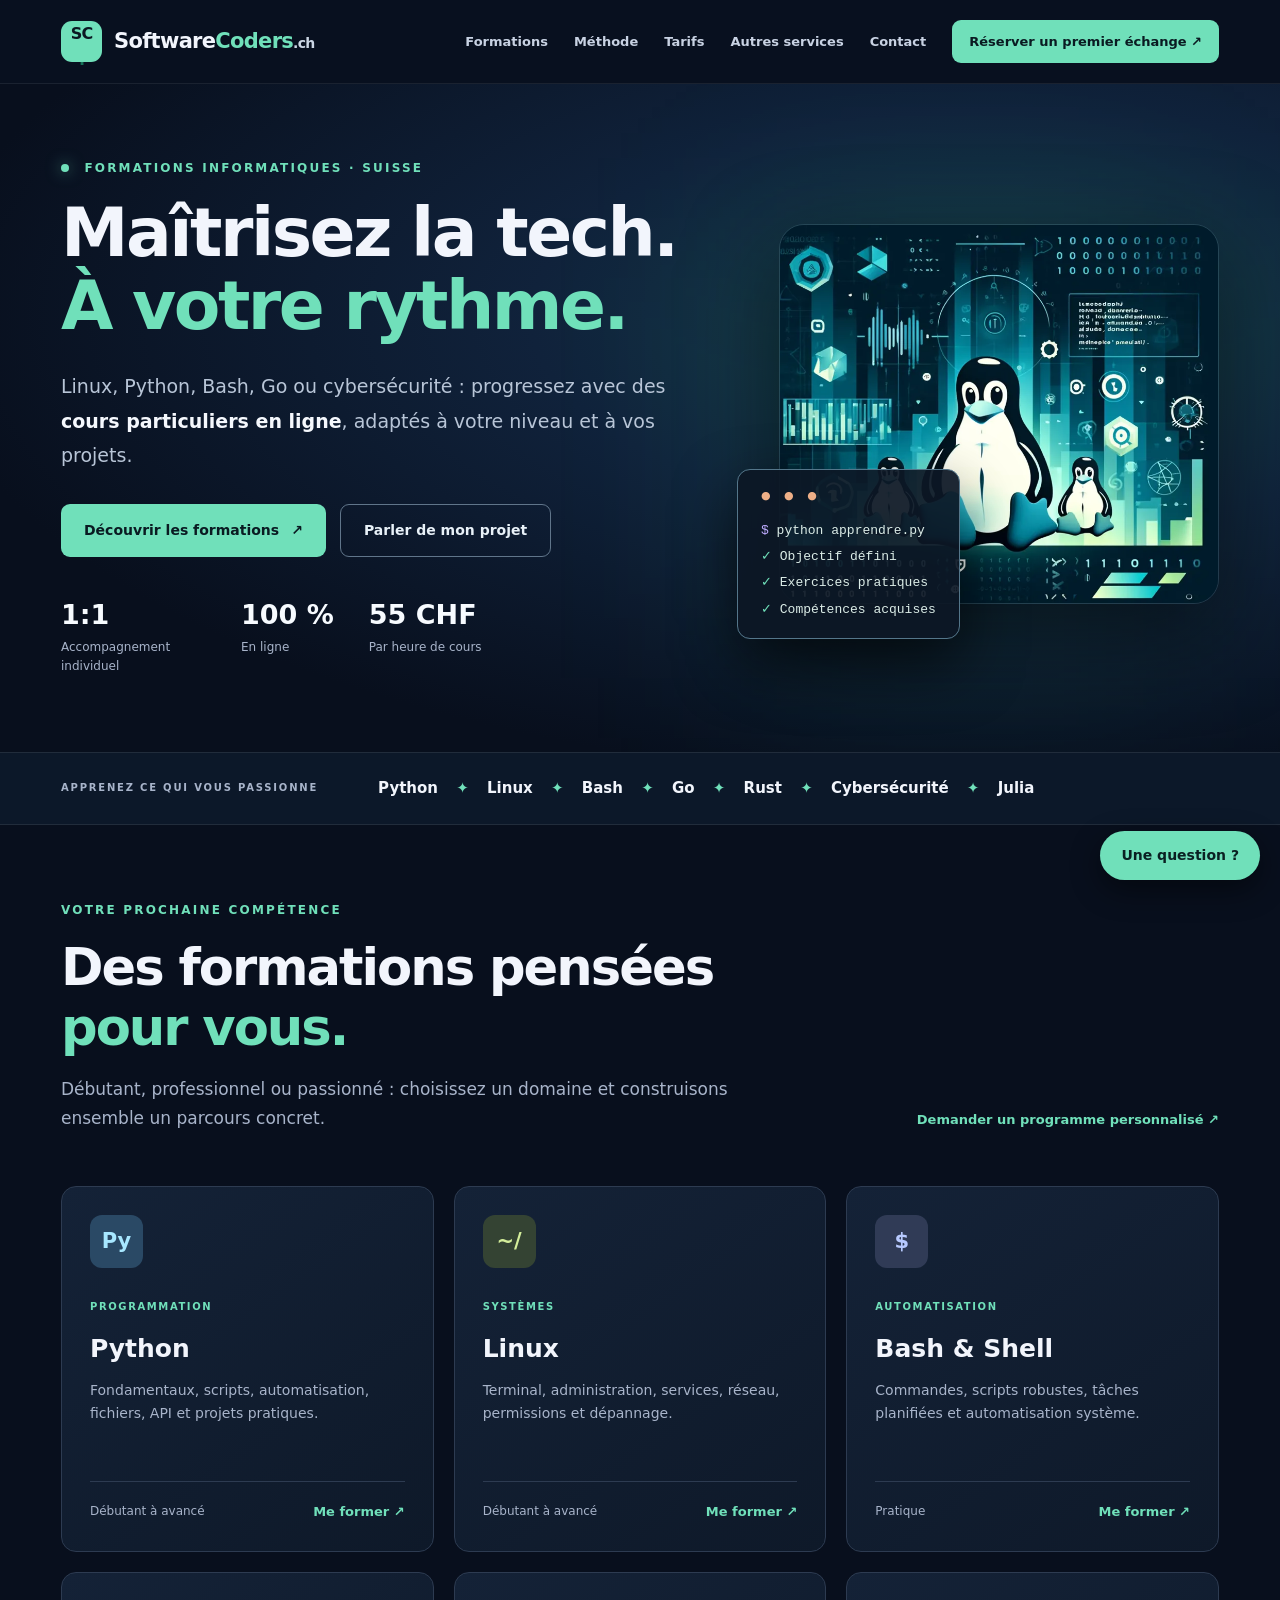
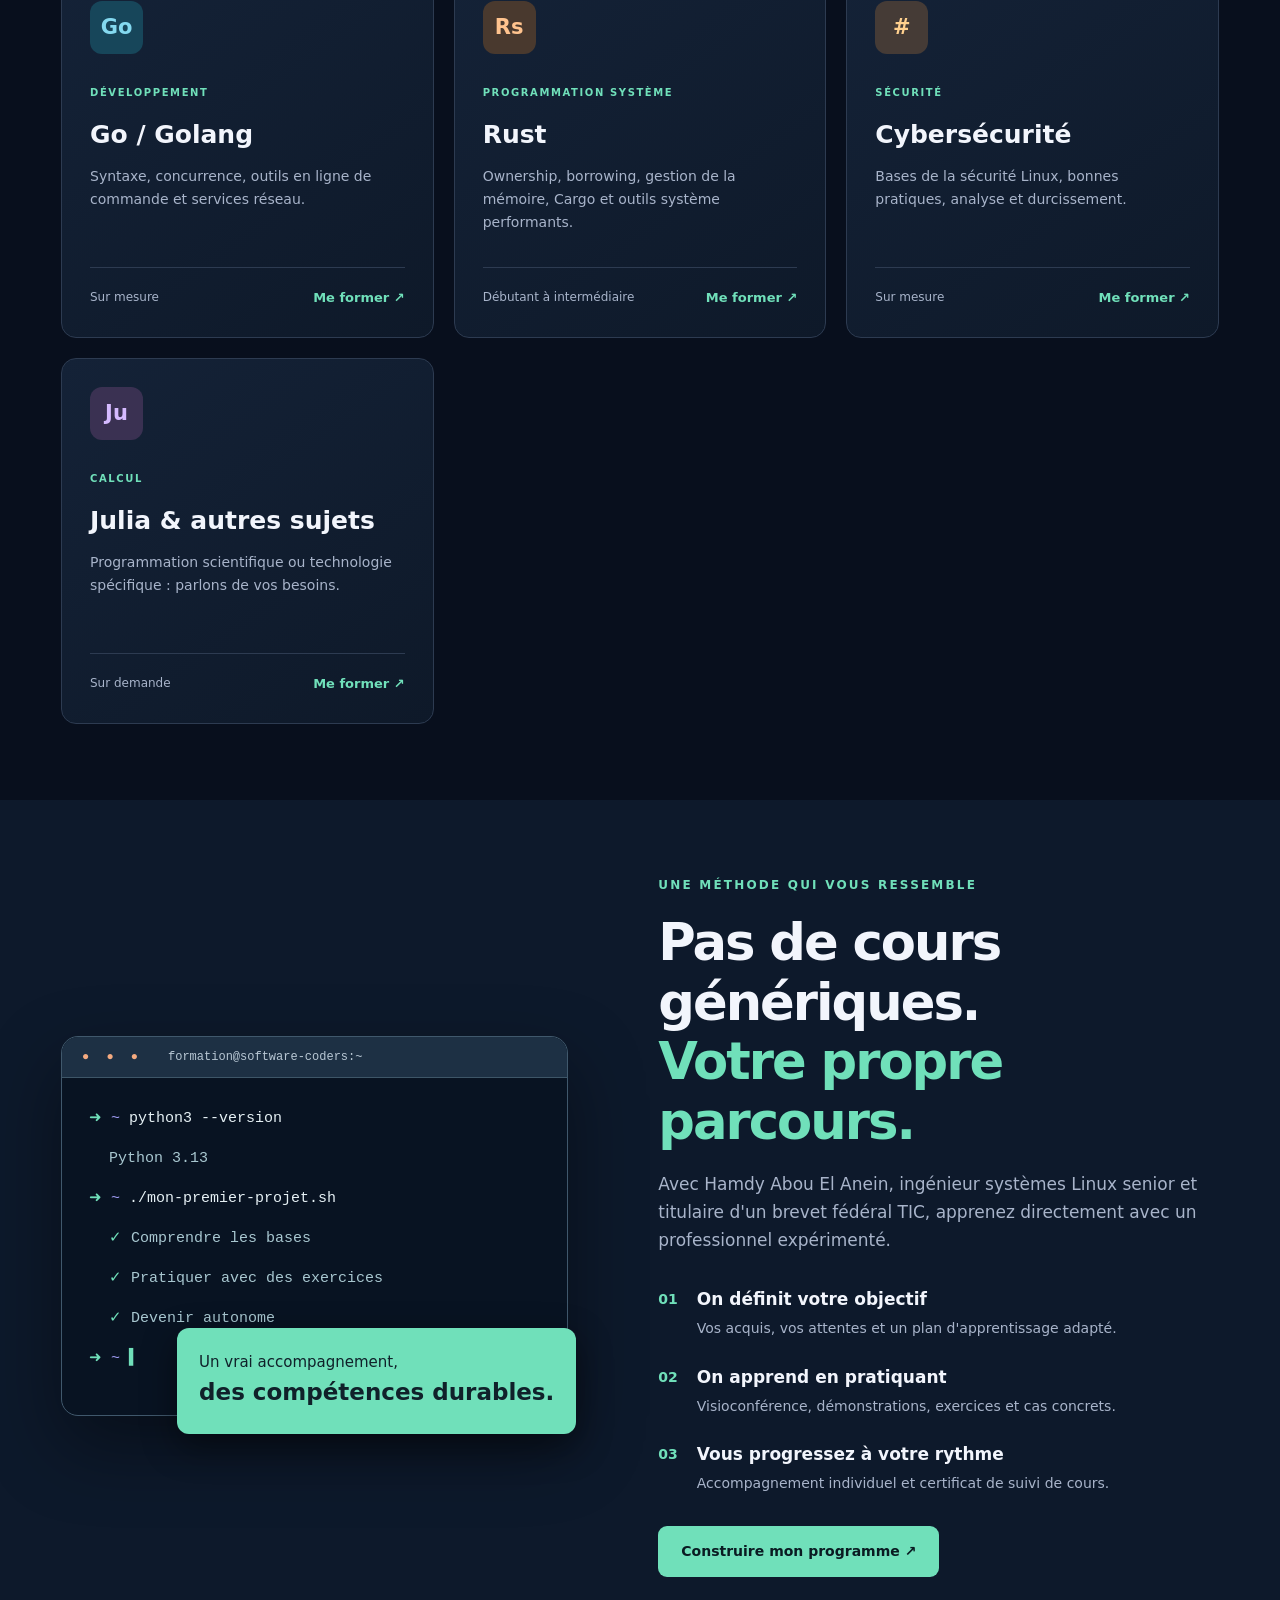
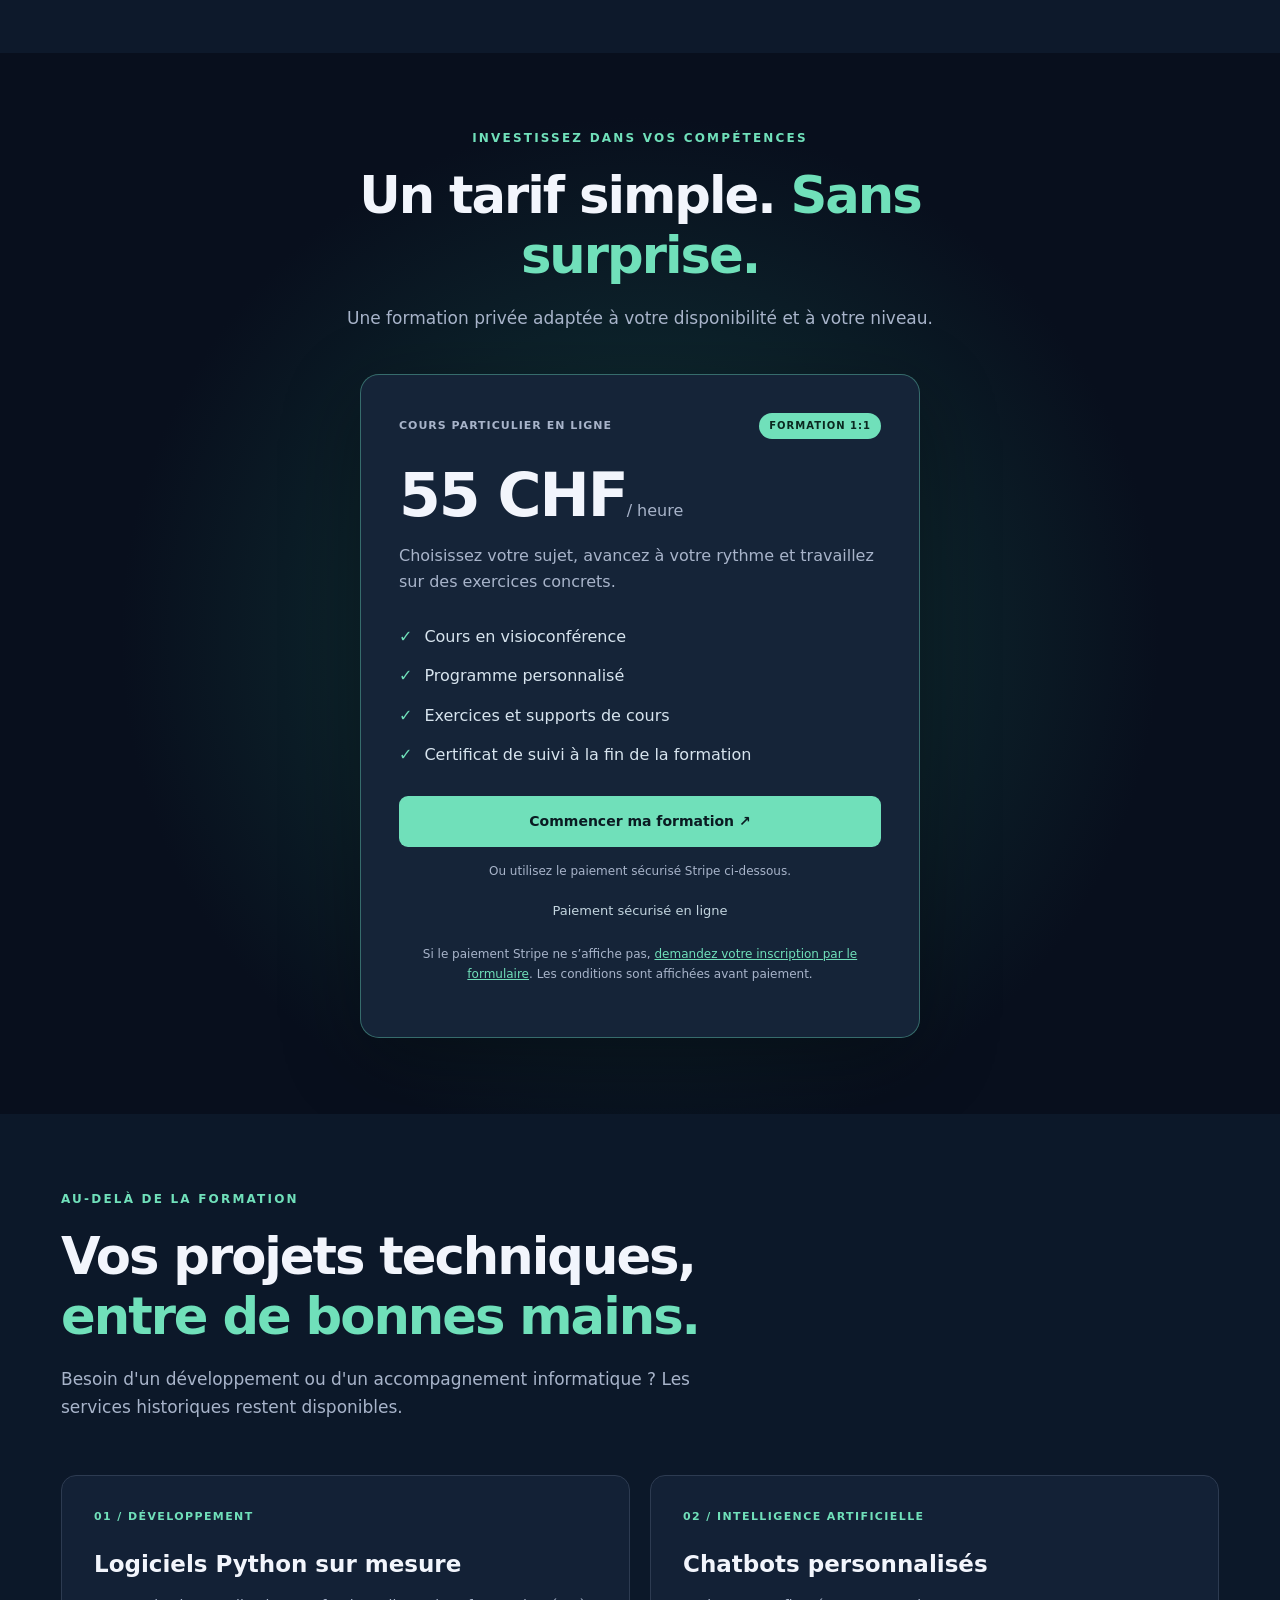
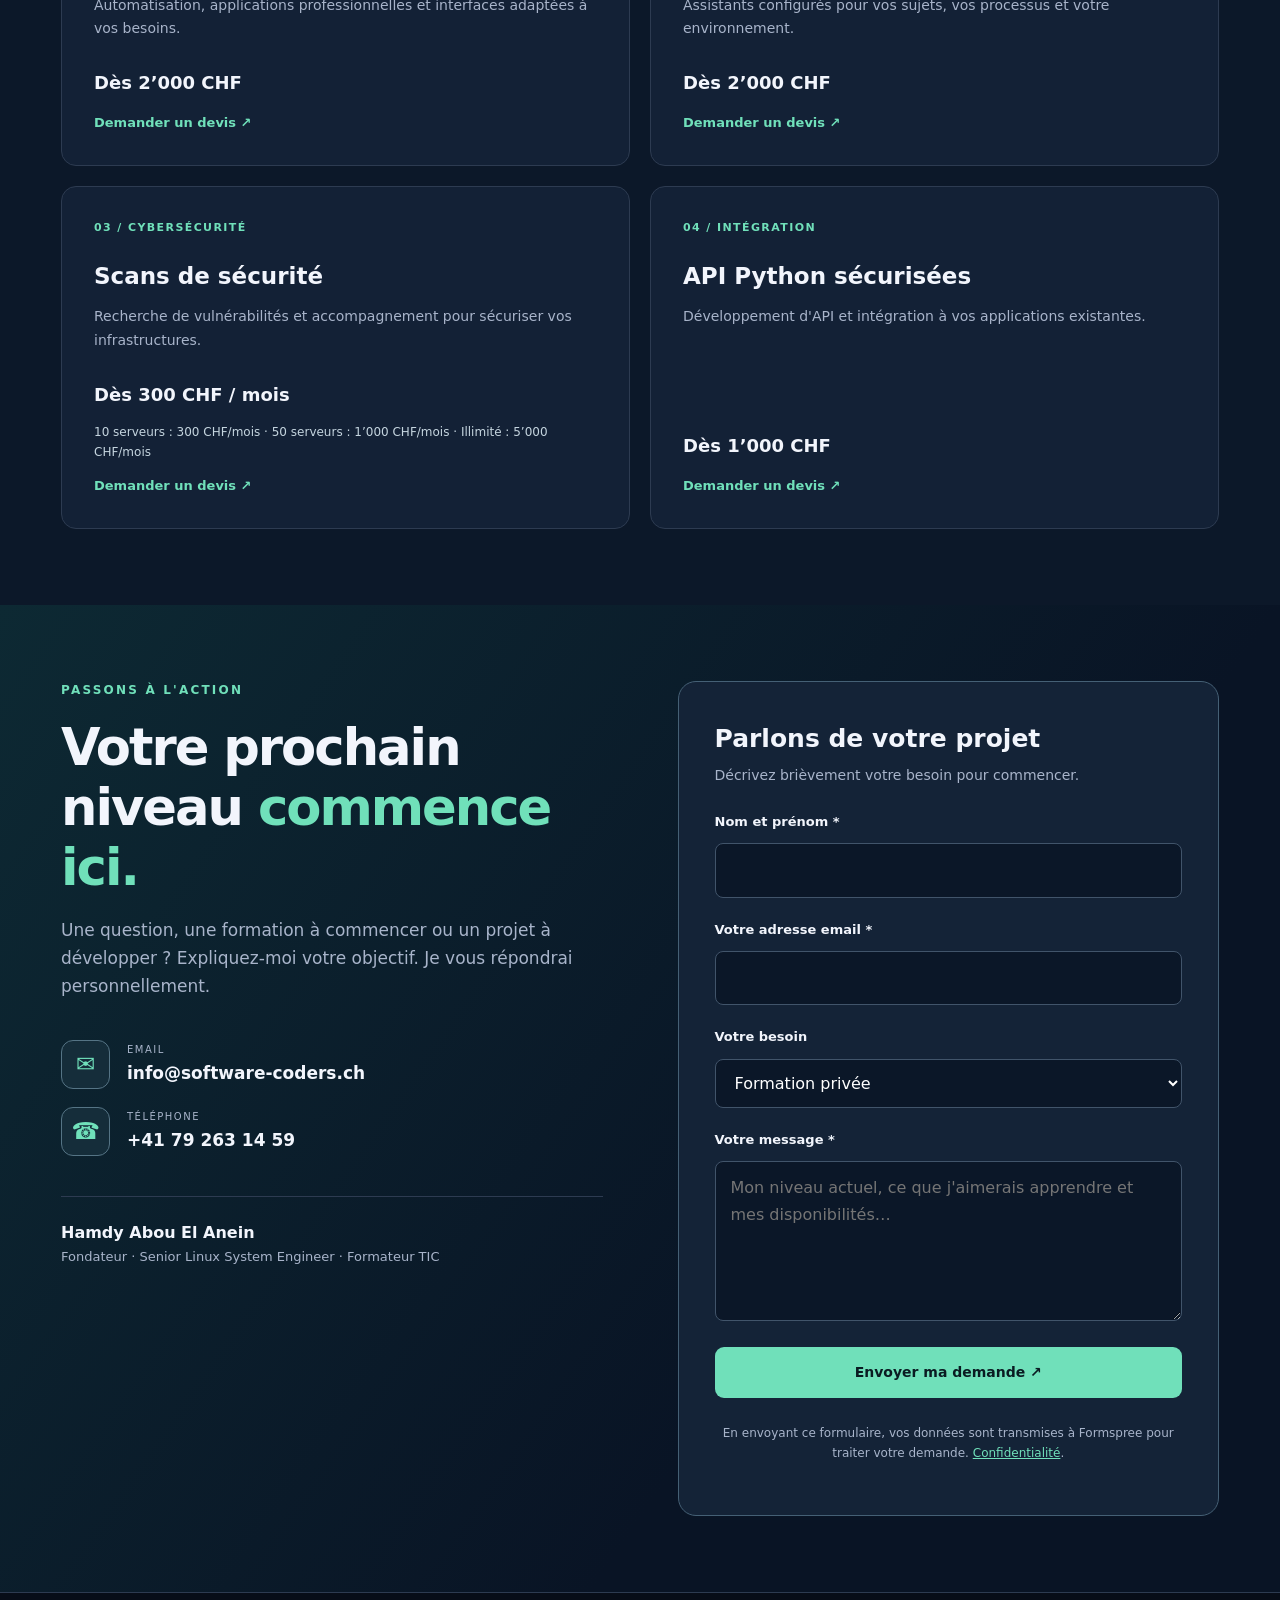
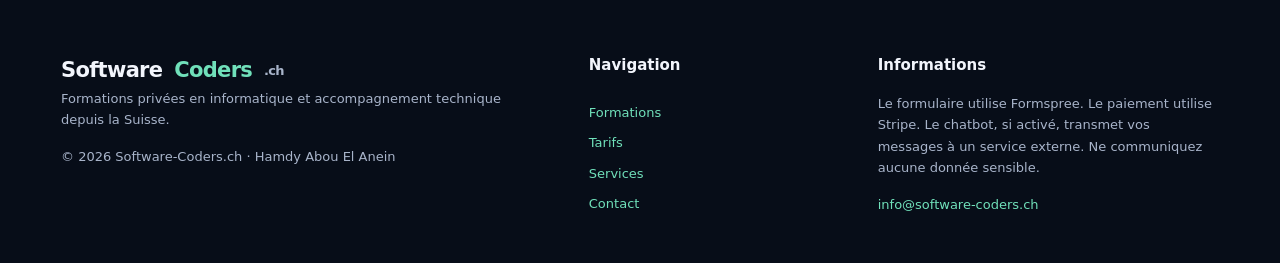
==== index.html @ a842ac43 "Backup public software-coders.ch website sources" ====
<!doctype html>
<html lang="fr">
<head>
<meta charset="utf-8">
<meta name="viewport" content="width=device-width,initial-scale=1">
<meta name="description" content="Formations privées en ligne en Python, Linux, Bash, Go et cybersécurité, avec Hamdy Abou El Anein, formateur et ingénieur Linux en Suisse. Dès 55 CHF/heure.">
<meta name="theme-color" content="#0b1221">
<meta name="referrer" content="strict-origin-when-cross-origin">
<link rel="canonical" href="https://software-coders.ch/">
<link rel="icon" type="image/svg+xml" href="/img/favicon.svg">
<link rel="stylesheet" href="/css/site.css?v=125ae7c93743">
<link rel="stylesheet" href="/chatbot.css?v=bb7a020ccd58">
<title>Formations privées Linux, Python et cybersécurité | Software-Coders.ch</title>
<meta property="og:type" content="website">
<meta property="og:locale" content="fr_CH">
<meta property="og:title" content="Apprenez Linux et la programmation avec un expert">
<meta property="og:description" content="Cours particuliers en ligne, exercices pratiques et accompagnement sur mesure en Suisse.">
<meta property="og:url" content="https://software-coders.ch/">
<meta property="og:image" content="https://software-coders.ch/img/header2.webp">
<script type="application/ld+json">{"@context":"https://schema.org","@type":"ProfessionalService","name":"Software-Coders.ch","url":"https://software-coders.ch/","founder":{"@type":"Person","name":"Hamdy Abou El Anein"},"email":"info@software-coders.ch","telephone":"+41792631459","areaServed":"CH","availableLanguage":"fr","description":"Cours privés en ligne en programmation et systèmes Linux"}</script>
</head>
<body>
<a class="skip" href="#contenu">Aller au contenu</a>
<header class="site-header">
<div class="container nav">
<a class="brand" href="#accueil" aria-label="Software-Coders.ch — Accueil"><span class="brand-icon">SC<span>.</span></span><span>Software<span class="brand-accent">Coders</span><small>.ch</small></span></a>
<button class="menu-toggle" type="button" aria-controls="navigation" aria-expanded="false" aria-label="Ouvrir le menu"><span></span><span></span><span></span></button>
<nav id="navigation" class="nav-links" aria-label="Navigation principale">
<a href="#formations">Formations</a><a href="#methode">Méthode</a><a href="#tarifs">Tarifs</a><a href="#services">Autres services</a><a href="#contact">Contact</a>
</nav>
<a class="nav-cta" href="#contact">Réserver un premier échange <span aria-hidden="true">↗</span></a>
</div>
</header>
<main id="contenu">
<section class="hero" id="accueil">
<div class="hero-glow"></div><div class="container hero-grid">
<div class="hero-copy"><p class="eyebrow"><span class="dot"></span> FORMATIONS INFORMATIQUES · SUISSE</p>
<h1>Maîtrisez la tech.<br><em>À votre rythme.</em></h1>
<p class="hero-lead">Linux, Python, Bash, Go ou cybersécurité : progressez avec des <strong>cours particuliers en ligne</strong>, adaptés à votre niveau et à vos projets.</p>
<div class="hero-actions"><a class="button primary" href="#formations">Découvrir les formations <span aria-hidden="true">↗</span></a><a class="button ghost" href="#contact">Parler de mon projet</a></div>
<div class="hero-trust"><div><strong>1:1</strong><span>Accompagnement individuel</span></div><div><strong>100 %</strong><span>En ligne</span></div><div><strong>55 CHF</strong><span>Par heure de cours</span></div></div>
</div>
<div class="hero-visual"><img src="/img/header2.webp" alt="Univers de la programmation et des technologies informatiques" width="700" height="490" fetchpriority="high"><div class="code-card" aria-hidden="true"><span class="code-dots">● ● ●</span><code><span class="code-purple">$</span> python apprendre.py<br><span class="code-green">✓</span> Objectif défini<br><span class="code-green">✓</span> Exercices pratiques<br><span class="code-green">✓</span> Compétences acquises</code></div></div>
</div>
</section>
<section class="intro-band"><div class="container"><span>APPRENEZ CE QUI VOUS PASSIONNE</span><div>Python <b>✦</b> Linux <b>✦</b> Bash <b>✦</b> Go <b>✦</b> Rust <b>✦</b> Cybersécurité <b>✦</b> Julia</div></div></section>
<section class="section" id="formations"><div class="container">
<div class="section-head"><div><p class="eyebrow">VOTRE PROCHAINE COMPÉTENCE</p><h2>Des formations pensées <em>pour vous.</em></h2><p>Débutant, professionnel ou passionné : choisissez un domaine et construisons ensemble un parcours concret.</p></div><a href="#contact" class="inline-link">Demander un programme personnalisé ↗</a></div>
<div class="course-grid">
<article class="course"><span class="course-icon">Py</span><span class="course-type">PROGRAMMATION</span><h3>Python</h3><p>Fondamentaux, scripts, automatisation, fichiers, API et projets pratiques.</p><div class="course-footer"><span>Débutant à avancé</span><a href="#contact" data-topic="Formation Python">Me former ↗</a></div></article>
<article class="course"><span class="course-icon linux">~/</span><span class="course-type">SYSTÈMES</span><h3>Linux</h3><p>Terminal, administration, services, réseau, permissions et dépannage.</p><div class="course-footer"><span>Débutant à avancé</span><a href="#contact" data-topic="Formation Linux">Me former ↗</a></div></article>
<article class="course"><span class="course-icon bash">$</span><span class="course-type">AUTOMATISATION</span><h3>Bash & Shell</h3><p>Commandes, scripts robustes, tâches planifiées et automatisation système.</p><div class="course-footer"><span>Pratique</span><a href="#contact" data-topic="Formation Bash">Me former ↗</a></div></article>
<article class="course"><span class="course-icon go">Go</span><span class="course-type">DÉVELOPPEMENT</span><h3>Go / Golang</h3><p>Syntaxe, concurrence, outils en ligne de commande et services réseau.</p><div class="course-footer"><span>Sur mesure</span><a href="#contact" data-topic="Formation Go">Me former ↗</a></div></article>
<article class="course"><span class="course-icon rust">Rs</span><span class="course-type">PROGRAMMATION SYSTÈME</span><h3>Rust</h3><p>Ownership, borrowing, gestion de la mémoire, Cargo et outils système performants.</p><div class="course-footer"><span>Débutant à intermédiaire</span><a href="#contact" data-topic="Formation Rust">Me former ↗</a></div></article>
<article class="course"><span class="course-icon cyber">#</span><span class="course-type">SÉCURITÉ</span><h3>Cybersécurité</h3><p>Bases de la sécurité Linux, bonnes pratiques, analyse et durcissement.</p><div class="course-footer"><span>Sur mesure</span><a href="#contact" data-topic="Formation cybersécurité">Me former ↗</a></div></article>
<article class="course"><span class="course-icon julia">Ju</span><span class="course-type">CALCUL</span><h3>Julia & autres sujets</h3><p>Programmation scientifique ou technologie spécifique : parlons de vos besoins.</p><div class="course-footer"><span>Sur demande</span><a href="#contact" data-topic="Formation Julia ou autre">Me former ↗</a></div></article>
</div></div></section>
<section class="section method-section" id="methode"><div class="container method-grid"><div class="method-image"><div class="terminal-art" aria-label="Exemple de terminal de formation Linux"><div class="terminal-bar"><span class="dots">● ● ●</span><span>formation@software-coders:~</span></div><div class="terminal-content"><p><span class="term-green">➜</span> <span class="term-blue">~</span> python3 --version</p><p class="terminal-result">Python 3.13</p><p><span class="term-green">➜</span> <span class="term-blue">~</span> ./mon-premier-projet.sh</p><p class="terminal-result"><span class="term-green">✓</span> Comprendre les bases</p><p class="terminal-result"><span class="term-green">✓</span> Pratiquer avec des exercices</p><p class="terminal-result"><span class="term-green">✓</span> Devenir autonome</p><p><span class="term-green">➜</span> <span class="term-blue">~</span> <span class="cursor">▍</span></p></div></div><div class="method-sticker">Un vrai accompagnement,<br><strong>des compétences durables.</strong></div></div><div><p class="eyebrow">UNE MÉTHODE QUI VOUS RESSEMBLE</p><h2>Pas de cours génériques.<br><em>Votre propre parcours.</em></h2><p class="section-lead">Avec Hamdy Abou El Anein, ingénieur systèmes Linux senior et titulaire d'un brevet fédéral TIC, apprenez directement avec un professionnel expérimenté.</p>
<div class="steps"><div><span>01</span><div><h3>On définit votre objectif</h3><p>Vos acquis, vos attentes et un plan d'apprentissage adapté.</p></div></div><div><span>02</span><div><h3>On apprend en pratiquant</h3><p>Visioconférence, démonstrations, exercices et cas concrets.</p></div></div><div><span>03</span><div><h3>Vous progressez à votre rythme</h3><p>Accompagnement individuel et certificat de suivi de cours.</p></div></div></div>
<a class="button primary" href="#contact">Construire mon programme ↗</a></div></div></section>
<section class="section pricing-section" id="tarifs"><div class="container"><div class="center-head"><p class="eyebrow">INVESTISSEZ DANS VOS COMPÉTENCES</p><h2>Un tarif simple. <em>Sans surprise.</em></h2><p>Une formation privée adaptée à votre disponibilité et à votre niveau.</p></div>
<div class="pricing-card"><div class="pricing-top"><span>COURS PARTICULIER EN LIGNE</span><span class="pricing-label">FORMATION 1:1</span></div><div class="price"><strong>55 CHF</strong><span>/ heure</span></div><p>Choisissez votre sujet, avancez à votre rythme et travaillez sur des exercices concrets.</p><ul><li>Cours en visioconférence</li><li>Programme personnalisé</li><li>Exercices et supports de cours</li><li>Certificat de suivi à la fin de la formation</li></ul><a href="#contact" class="button primary wide">Commencer ma formation ↗</a><p class="small-note">Ou utilisez le paiement sécurisé Stripe ci-dessous.</p><div class="stripe-box"><p class="stripe-caption">Paiement sécurisé en ligne</p><script async src="https://js.stripe.com/v3/buy-button.js"></script><stripe-buy-button buy-button-id="buy_btn_1R4Pt2Fj1d6pBgnHIkHasqjg" publishable-key="pk_live_51R4PaKFj1d6pBgnHBKx8Lu8L9bS0FzyK5gVuSfNAOZFCZ32Rf152sWxB0TY8MYh9WQCeLVXF8A3F0d6BRrthlhNC003zc0Hpan"></stripe-buy-button></div><p class="small-note">Si le paiement Stripe ne s’affiche pas, <a href="#contact">demandez votre inscription par le formulaire</a>. Les conditions sont affichées avant paiement.</p></div></div></section>
<section class="section services-section" id="services"><div class="container"><div class="section-head"><div><p class="eyebrow">AU-DELÀ DE LA FORMATION</p><h2>Vos projets techniques, <em>entre de bonnes mains.</em></h2><p>Besoin d'un développement ou d'un accompagnement informatique ? Les services historiques restent disponibles.</p></div></div>
<div class="service-grid"><article><div class="service-number">01 / DÉVELOPPEMENT</div><h3>Logiciels Python sur mesure</h3><p>Automatisation, applications professionnelles et interfaces adaptées à vos besoins.</p><strong>Dès 2’000 CHF</strong><a href="#contact" data-topic="Logiciel Python sur mesure">Demander un devis ↗</a></article><article><div class="service-number">02 / INTELLIGENCE ARTIFICIELLE</div><h3>Chatbots personnalisés</h3><p>Assistants configurés pour vos sujets, vos processus et votre environnement.</p><strong>Dès 2’000 CHF</strong><a href="#contact" data-topic="Chatbot IA personnalisé">Demander un devis ↗</a></article><article><div class="service-number">03 / CYBERSÉCURITÉ</div><h3>Scans de sécurité</h3><p>Recherche de vulnérabilités et accompagnement pour sécuriser vos infrastructures.</p><strong>Dès 300 CHF / mois</strong><p class="service-tiers">10 serveurs : 300 CHF/mois · 50 serveurs : 1’000 CHF/mois · Illimité : 5’000 CHF/mois</p><a href="#contact" data-topic="Scan de sécurité">Demander un devis ↗</a></article><article><div class="service-number">04 / INTÉGRATION</div><h3>API Python sécurisées</h3><p>Développement d'API et intégration à vos applications existantes.</p><strong>Dès 1’000 CHF</strong><a href="#contact" data-topic="API Python sécurisée">Demander un devis ↗</a></article></div></div></section>
<section class="section contact-section" id="contact"><div class="container contact-grid"><div><p class="eyebrow">PASSONS À L'ACTION</p><h2>Votre prochain niveau <em>commence ici.</em></h2><p class="section-lead">Une question, une formation à commencer ou un projet à développer ? Expliquez-moi votre objectif. Je vous répondrai personnellement.</p><div class="contact-details"><a href="mailto:info@software-coders.ch"><span>✉</span><div><small>EMAIL</small><strong>info@software-coders.ch</strong></div></a><a href="tel:+41792631459"><span>☎</span><div><small>TÉLÉPHONE</small><strong>+41 79 263 14 59</strong></div></a></div><div class="founder"><strong>Hamdy Abou El Anein</strong><span>Fondateur · Senior Linux System Engineer · Formateur TIC</span></div></div>
<div class="contact-form-card"><h3>Parlons de votre projet</h3><p>Décrivez brièvement votre besoin pour commencer.</p><form action="https://formspree.io/f/xwplwval" method="POST" id="contact-form"><label for="name">Nom et prénom *</label><input id="name" name="name" required autocomplete="name" maxlength="120"><label for="email">Votre adresse email *</label><input id="email" name="email" type="email" required autocomplete="email" maxlength="254"><label for="subject">Votre besoin</label><select id="subject" name="subject"><option value="Formation privée">Formation privée</option><option value="Formation Python">Python</option><option value="Formation Linux">Linux</option><option value="Formation Bash">Bash</option><option value="Formation Go">Go</option><option value="Formation Rust">Rust</option><option value="Formation cybersécurité">Cybersécurité</option><option value="Développement logiciel">Développement logiciel</option><option value="Autre demande">Autre demande</option></select><label for="message">Votre message *</label><textarea id="message" name="message" rows="5" required maxlength="4000" placeholder="Mon niveau actuel, ce que j'aimerais apprendre et mes disponibilités…"></textarea><input type="hidden" name="_subject" value="Nouvelle demande Software-Coders.ch"><button class="button primary wide" type="submit">Envoyer ma demande ↗</button><p class="small-note">En envoyant ce formulaire, vos données sont transmises à Formspree pour traiter votre demande. <a href="#confidentialite">Confidentialité</a>.</p></form></div></div></section>
</main>
<footer class="footer"><div class="container footer-grid"><div><a class="brand" href="#accueil">Software<span class="brand-accent">Coders</span><small>.ch</small></a><p>Formations privées en informatique et accompagnement technique depuis la Suisse.</p><small>© <span id="year">2026</span> Software-Coders.ch · Hamdy Abou El Anein</small></div><div><h3>Navigation</h3><a href="#formations">Formations</a><a href="#tarifs">Tarifs</a><a href="#services">Services</a><a href="#contact">Contact</a></div><div id="confidentialite"><h3>Informations</h3><p>Le formulaire utilise Formspree. Le paiement utilise Stripe. Le chatbot, si activé, transmet vos messages à un service externe. Ne communiquez aucune donnée sensible.</p><a href="mailto:info@software-coders.ch">info@software-coders.ch</a></div></div></footer>
<script src="/js/site.js?v=33530757fcc7" defer></script>
<script src="/chatbot.js?v=ee14ee80ebfd" defer></script>
</body></html>
---- css/site.css ----
/* Developer: Hamdy Abou El Anein | Contact: info@software-coders.ch | SPDX-License-Identifier: GPL-3.0-only */
:root{--bg:#080f1d;--bg2:#0e192b;--surface:#131f32;--surface2:#18263c;--text:#f2f5fc;--muted:#a8b4ca;--accent:#70e0ba;--accent2:#a4f5d7;--line:#2d3b51;color-scheme:dark}
*{box-sizing:border-box}html{scroll-behavior:smooth;scroll-padding-top:95px}body{margin:0;font-family:system-ui,-apple-system,"Segoe UI",sans-serif;font-size:16px;line-height:1.65;color:var(--text);background:var(--bg)}a{color:inherit}button,input,select,textarea{font:inherit}a:focus-visible,button:focus-visible,input:focus-visible,select:focus-visible,textarea:focus-visible{outline:3px solid var(--accent);outline-offset:3px}.container{max-width:1210px;margin:auto;padding:0 26px}.skip{position:absolute;left:-9999px;top:0}.skip:focus{left:10px;top:10px;z-index:999;background:white;color:#111;padding:12px}
.site-header{position:sticky;top:0;z-index:50;background:#091120f5;border-bottom:1px solid #ffffff13;backdrop-filter:blur(16px)}.nav{display:flex;align-items:center;gap:26px;min-height:83px}.brand{display:inline-flex;align-items:center;gap:12px;text-decoration:none;font-size:21px;letter-spacing:-.7px;font-weight:850;white-space:nowrap}.brand-icon{width:41px;height:41px;display:grid;place-items:center;background:var(--accent);color:#0b1823;border-radius:11px;font-size:16px;letter-spacing:-1px}.brand-icon span,.brand-accent{color:var(--accent)}.brand-icon span{color:#167258}.brand small{font-size:14px;color:#cbd6e4}.nav-links{display:flex;align-items:center;gap:26px;margin-left:auto}.nav-links a{text-decoration:none;color:#c8d2e3;font-size:13px;font-weight:600}.nav-links a:hover{color:var(--accent)}.nav-cta{background:var(--accent);color:#0a1b22;text-decoration:none;padding:11px 17px;border-radius:9px;font-size:13px;font-weight:800;white-space:nowrap}.menu-toggle{display:none}
.hero{position:relative;overflow:hidden;background:radial-gradient(ellipse at 80% 35%,#143c48 0,#10223b 34%,#080f1d 76%)}.hero-glow{position:absolute;right:7%;top:20%;width:460px;height:460px;background:#3de1ab18;filter:blur(90px);pointer-events:none}.hero-grid{position:relative;display:grid;grid-template-columns:1.12fr .88fr;align-items:center;gap:38px;padding-top:95px;padding-bottom:100px;min-height:675px}.eyebrow{color:var(--accent);font-size:12px;letter-spacing:2.2px;font-weight:850;margin:0 0 17px}.dot{display:inline-block;width:8px;height:8px;background:var(--accent);border-radius:50%;margin-right:9px;box-shadow:0 0 15px #70e0ba99}h1,h2,h3,p{margin-top:0}h1{font-size:clamp(48px,5.8vw,79px);letter-spacing:-3.5px;line-height:1.08;margin:0 0 27px;font-weight:850}h1 em,h2 em{font-style:normal;color:var(--accent)}.hero-lead{font-size:19px;line-height:1.8;color:#b8c5d7;max-width:610px}.hero-lead strong{color:#f5f8fd}.hero-actions{display:flex;gap:14px;flex-wrap:wrap;margin-top:32px}.button{border:0;display:inline-flex;align-items:center;justify-content:center;gap:12px;padding:14px 23px;min-height:51px;border-radius:9px;font-weight:800;text-decoration:none;cursor:pointer;font-size:14px}.button.primary{background:var(--accent);color:#0a1b22}.button.primary:hover,.nav-cta:hover{background:var(--accent2)}.button.ghost{background:transparent;border:1px solid #60758a;color:#e8f1f8}.hero-trust{display:flex;gap:35px;flex-wrap:wrap;margin-top:52px}.hero-trust strong{font-size:27px;display:block;color:#f7fbff}.hero-trust span{font-size:12px;color:var(--muted);display:block;max-width:145px}.hero-visual{position:relative}.hero-visual>img{width:100%;height:450px;object-fit:cover;border-radius:25px;border:1px solid #5a7b8844;box-shadow:0 28px 90px #0008}.code-card{position:absolute;bottom:-27px;left:-42px;background:#0c1725ed;border:1px solid #54768a;border-radius:13px;padding:17px 23px;box-shadow:0 25px 60px #0009}.code-dots{color:#eeaf87;display:block;letter-spacing:5px;font-size:11px;margin-bottom:11px}.code-card code{font:13px/1.8 ui-monospace,SFMono-Regular,Consolas,monospace;color:#dbece7}.code-green{color:var(--accent)}.code-purple{color:#bfacff}
.intro-band{border-top:1px solid #ffffff16;border-bottom:1px solid #ffffff16;background:#0c1829;padding:23px 0}.intro-band .container{display:flex;align-items:center;gap:60px;flex-wrap:wrap}.intro-band span{font-size:10px;letter-spacing:1.8px;color:var(--muted);font-weight:800}.intro-band div div{font-size:15px;font-weight:750}.intro-band b{color:var(--accent);padding:0 13px}
.section{padding:95px 0}.section-head{display:flex;justify-content:space-between;align-items:end;gap:35px;margin-bottom:37px}.section-head>div{max-width:680px}.section-head h2,.center-head h2,.method-grid h2,.contact-grid h2{font-size:clamp(34px,4vw,53px);line-height:1.17;letter-spacing:-2px;margin:0 0 18px}.section-head p:not(.eyebrow),.center-head p:not(.eyebrow),.section-lead{color:var(--muted);font-size:17px}.inline-link{font-size:13px;font-weight:800;color:var(--accent);text-decoration:none;white-space:nowrap;margin-bottom:18px}.course-grid{display:grid;grid-template-columns:repeat(3,minmax(0,1fr));gap:20px}.course{border:1px solid var(--line);background:linear-gradient(145deg,#142237,#0e1929);padding:28px;border-radius:15px;min-width:0;transition:border-color .2s,transform .2s}.course:hover{border-color:#61d6b3;transform:translateY(-3px)}.course-icon{width:53px;height:53px;display:grid;place-items:center;border-radius:12px;background:#2a4965;color:#a7e7ff;font-weight:900;font-size:21px;margin-bottom:24px}.course-icon.linux{background:#344333;color:#d4ee9b}.course-icon.bash{background:#303b56;color:#b8caff}.course-icon.go{background:#17465a;color:#84d9ef}.course-icon.cyber{background:#453b36;color:#ffd08e}.course-icon.julia{background:#3a3152;color:#d5baff}.course-type{font-size:10px;color:var(--accent);font-weight:850;letter-spacing:1.6px}.course h3{font-size:25px;margin:10px 0}.course p{color:var(--muted);min-height:85px;font-size:14px}.course-footer{display:flex;justify-content:space-between;gap:10px;align-items:center;border-top:1px solid var(--line);padding-top:19px;margin-top:17px}.course-footer span{font-size:12px;color:var(--muted)}.course-footer a{font-size:13px;color:var(--accent);font-weight:750;text-decoration:none;white-space:nowrap}
.method-section{background:#0d192b}.method-grid{display:grid;grid-template-columns:.95fr 1.05fr;gap:90px;align-items:center}.method-image{position:relative}.method-image img{width:100%;height:530px;object-fit:cover;border-radius:19px}.method-sticker{position:absolute;right:-22px;bottom:26px;background:var(--accent);color:#10212a;padding:22px;border-radius:12px;font-size:15px;box-shadow:0 12px 35px #0007}.method-sticker strong{font-size:23px}.steps{margin:31px 0}.steps>div{display:flex;gap:19px;margin-bottom:22px}.steps>div>span{font-size:14px;color:var(--accent);font-weight:900;padding-top:3px}.steps h3{font-size:17px;margin:0 0 4px}.steps p{color:var(--muted);font-size:14px;margin:0}
.pricing-section{background:radial-gradient(circle at 50% 55%,#123a3b,#080f1d 60%)}.center-head{text-align:center;max-width:720px;margin:0 auto 42px}.pricing-card{max-width:510px;margin:auto;padding:38px;background:#152438;border:1px solid #5cbfa777;border-radius:19px;box-shadow:0 22px 80px #0005}.pricing-top{display:flex;justify-content:space-between;align-items:center;gap:10px;color:var(--muted);font-size:11px;font-weight:850;letter-spacing:1px}.pricing-label{color:#0a2820;background:var(--accent);border-radius:30px;padding:5px 10px;font-size:10px}.price{margin:26px 0 18px}.price strong{font-size:60px;letter-spacing:-2px;line-height:1}.price span{color:var(--muted)}.pricing-card>p{color:var(--muted)}.pricing-card ul{padding:0;margin:28px 0;list-style:none}.pricing-card li{margin:13px 0;color:#d7e4ee}.pricing-card li:before{content:"✓";color:var(--accent);margin-right:12px}.wide{width:100%}.small-note{font-size:12px!important;color:var(--muted);text-align:center;margin:15px 0}.small-note a{color:var(--accent)}.stripe-box{text-align:center;min-height:58px;overflow:hidden}
.services-section{background:#0c1829}.service-grid{display:grid;grid-template-columns:repeat(2,minmax(0,1fr));gap:20px}.service-grid article{background:#132136;border:1px solid var(--line);padding:32px;border-radius:15px;display:flex;flex-direction:column}.service-number{font-size:11px;color:var(--accent);font-weight:850;letter-spacing:1.4px}.service-grid h3{font-size:23px;margin:20px 0 10px}.service-grid p{color:var(--muted);font-size:14px;flex:1}.service-grid strong{font-size:18px;margin:14px 0}.service-grid a{font-size:13px;font-weight:800;color:var(--accent);text-decoration:none}
.contact-section{background:radial-gradient(circle at 20% 40%,#163846,#091425 62%)}.contact-grid{display:grid;grid-template-columns:1fr 1fr;gap:75px;align-items:start}.contact-details{display:grid;gap:18px;margin:40px 0}.contact-details a{display:flex;gap:17px;align-items:center;text-decoration:none}.contact-details a>span{width:49px;height:49px;border:1px solid #557485;background:#152d3a;display:grid;place-items:center;border-radius:12px;color:var(--accent);font-size:23px}.contact-details small{display:block;color:var(--muted);font-size:10px;letter-spacing:1.5px}.contact-details strong{display:block;font-size:17px}.founder{border-top:1px solid var(--line);padding-top:23px}.founder strong,.founder span{display:block}.founder span{color:var(--muted);font-size:13px}.contact-form-card{background:#142337;border:1px solid #456075;padding:36px;border-radius:18px}.contact-form-card h3{font-size:25px;margin-bottom:4px}.contact-form-card>p{color:var(--muted);font-size:14px}.contact-form-card form{display:grid;gap:11px;margin-top:24px}.contact-form-card label{font-size:13px;font-weight:750}.contact-form-card input,.contact-form-card textarea,.contact-form-card select{background:#0b1728;border:1px solid #41546a;border-radius:8px;padding:13px 15px;color:#fff;min-width:0;width:100%;margin-bottom:10px}.contact-form-card textarea{resize:vertical}.contact-form-card .button{margin-top:5px}
.footer{background:#070d18;padding:60px 0 45px;border-top:1px solid var(--line)}.footer-grid{display:grid;grid-template-columns:1.4fr .7fr 1fr;gap:50px}.footer p,.footer small{color:var(--muted);font-size:13px}.footer h3{font-size:15px}.footer-grid>div:nth-child(2){display:flex;flex-direction:column;gap:9px}.footer-grid a{text-decoration:none}.footer-grid>div:nth-child(2) a,.footer-grid>div:nth-child(3) a{font-size:13px;color:var(--accent)}
@media(max-width:1060px){.nav{flex-wrap:wrap}.nav-links{gap:14px}.nav-cta{display:none}.hero-grid{gap:20px}.method-grid{gap:40px}}
@media(max-width:820px){.menu-toggle{display:flex;margin-left:auto;flex-direction:column;justify-content:center;gap:5px;width:44px;height:44px;border:1px solid var(--line);border-radius:8px;background:var(--surface);padding:10px}.menu-toggle span{height:2px;width:100%;background:#fff}.nav-links{display:none;width:100%;order:3;flex-direction:column;align-items:stretch;padding:12px 0 20px}.nav-links.open{display:flex}.nav-links a{padding:8px}.hero-grid{grid-template-columns:1fr;padding-top:65px;padding-bottom:85px}.hero-visual{max-width:630px}.course-grid{grid-template-columns:repeat(2,minmax(0,1fr))}.method-grid,.contact-grid{grid-template-columns:1fr}.method-image{max-width:600px}.footer-grid{grid-template-columns:1fr 1fr}.section{padding:75px 0}}
@media(max-width:570px){.container{padding:0 18px}.hero-grid{padding-top:48px}.hero-visual>img{height:310px}.code-card{left:8px;bottom:-35px;padding:12px}.hero-trust{gap:18px}.hero-trust strong{font-size:22px}.intro-band .container{gap:10px}.intro-band b{padding:0 5px}.section{padding:58px 0}.section-head{display:block}.course-grid,.service-grid,.footer-grid{grid-template-columns:1fr}.course p{min-height:0}.method-image img{height:360px}.method-sticker{right:8px}.pricing-card,.contact-form-card{padding:24px}.pricing-top{flex-wrap:wrap}.price strong{font-size:49px}.contact-details strong{font-size:14px}.contact-grid{gap:35px}}
@media(prefers-reduced-motion:reduce){html{scroll-behavior:auto}.course{transition:none}}

.contact-qr{display:flex;align-items:center;gap:15px;margin:20px 0}.contact-qr img{width:88px;height:88px;object-fit:contain;background:#fff;border-radius:9px;padding:5px}.contact-qr span{font-size:12px;color:var(--muted)}.service-tiers{font-size:12px!important;color:#c5d5df!important}

/* 2026 visual refinement: clean content rhythm and a nonintrusive chat. */
.hero-grid{grid-template-columns:1.2fr .8fr;gap:58px}
.hero h1{font-size:clamp(45px,5.3vw,70px);letter-spacing:-2.5px}
.hero-visual>img{height:380px;object-position:center}
.hero-grid{min-height:590px;padding-top:75px;padding-bottom:75px}
.hero-trust{margin-top:36px}
.section{padding-top:76px;padding-bottom:76px}
.method-image{min-height:410px;display:flex;align-items:center}
.terminal-art{width:100%;min-height:380px;background:#081322;border:1px solid #40586c;border-radius:17px;box-shadow:0 30px 75px #0006;overflow:hidden}
.terminal-bar{display:flex;align-items:center;gap:25px;background:#1d3044;border-bottom:1px solid #3e5668;padding:13px 20px;font:12px ui-monospace,monospace;color:#b8c7d4}
.terminal-bar .dots{color:#f4aa80;letter-spacing:5px}
.terminal-content{padding:27px;font:15px/1.8 ui-monospace,Consolas,monospace;color:#e5f0f4}
.terminal-content p{margin:0 0 13px}.terminal-content .terminal-result{padding-left:20px;color:#a8c7d0}
.term-green{color:#70e0ba}.term-blue{color:#a7a3ff}.cursor{color:#70e0ba}
.method-sticker{bottom:-18px;right:-8px}
.pricing-card{max-width:560px}
.stripe-caption{font-size:13px;color:#c3d5df;text-align:center;margin:0 0 8px}
.stripe-box{min-height:0;margin:18px 0 5px}
.contact-section{background:linear-gradient(125deg,#0d2933,#091425 65%)}
#chatbot-container{z-index:100;max-width:calc(100vw - 28px);background:#12243a!important;border:1px solid #446177;border-radius:15px!important;box-shadow:0 20px 60px #0009!important;color:#edf5fa}
#chatbot-header{background:#214457!important;color:#edf5fa!important}
#chatbot-messages{background:#12243a}
#chatbot-input-container{background:#12243a!important}
#chatbot-input{background:#0b1728!important;color:white!important;border-color:#516d80!important}
#chatbot-closed{z-index:100;background:#70e0ba!important;color:#0a2022!important;border:0;border-radius:28px!important;padding:13px 21px!important;box-shadow:0 10px 30px #0007;font-weight:800}
#chatbot-send{background:#70e0ba!important;color:#0a2022!important}
@media(max-width:820px){.hero-grid{grid-template-columns:1fr;gap:30px}.method-image{min-height:340px}}
@media(max-width:570px){.hero h1{font-size:clamp(42px,11vw,58px)}.hero-visual>img{height:280px}.code-card{position:relative;left:auto;bottom:auto;margin:-30px 12px 0;width:max-content;max-width:calc(100% - 24px)}.terminal-art{min-height:330px}.terminal-content{font-size:12px;padding:20px}.method-sticker{position:relative;right:auto;bottom:auto;margin:-22px 12px 0;width:max-content;max-width:calc(100% - 24px)}#chatbot-container{right:12px;bottom:12px;width:calc(100vw - 24px)}}
.method-image{display:block;position:relative;min-width:0;min-height:0}.terminal-art{width:100%;min-width:0}.terminal-bar{overflow-wrap:anywhere}.terminal-content{overflow-wrap:anywhere}.method-sticker{position:absolute}
@media(max-width:570px){.method-sticker{position:relative;display:block}.terminal-art{min-height:0}}

.course-icon.rust{background:#49392e;color:#ffc38e}
#chatbot-send:disabled{opacity:.55;cursor:wait}
.chatbot-message.bot{white-space:pre-wrap;overflow-wrap:anywhere}
---- chatbot.css ----
#chatbot-container {
    position: fixed;
    bottom: 20px;
    right: 20px;
    width: 400px;
    background: white;
    border-radius: 10px;
    box-shadow: 0px 4px 6px rgba(0, 0, 0, 0.2);
    font-family: Arial, sans-serif;
    overflow: hidden;
}

#chatbot-header {
    background: #007bff;
    color: white;
    padding: 10px;
    text-align: center;
    font-weight: bold;
    cursor: pointer;
    display: flex;
    justify-content: space-between;
    align-items: center;
}

#chatbot-toggle {
    background: transparent;
    border: none;
    color: white;
    font-size: 18px;
    cursor: pointer;
}

#chatbot-messages {
    height: 250px;
    overflow-y: auto;
    padding: 10px;
    border-bottom: 1px solid #ddd;
}

.chatbot-message {
    padding: 8px;
    margin: 5px;
    border-radius: 5px;
    max-width: 80%;
}

.chatbot-message.user {
    background: #007bff;
    color: white;
    align-self: flex-end;
}

.chatbot-message.bot {
    background: #f1f1f1;
    color: black;
    align-self: flex-start;
}

#chatbot-input-container {
    display: flex;
    padding: 10px;
    background: #fff;
}

#chatbot-input {
    flex: 1;
    padding: 8px;
    border: 1px solid #ddd;
    border-radius: 5px;
    outline: none;
}

#chatbot-send {
    background: #007bff;
    color: white;
    border: none;
    padding: 8px 12px;
    margin-left: 5px;
    cursor: pointer;
    border-radius: 5px;
}

#chatbot-send:hover {
    background: #0056b3;
}

#chatbot-closed {
    position: fixed;
    bottom: 20px;
    right: 20px;
    background: #007bff;
    color: white;
    padding: 10px;
    border-radius: 5px;
    cursor: pointer;
    display: none;
    font-size: 14px;
}
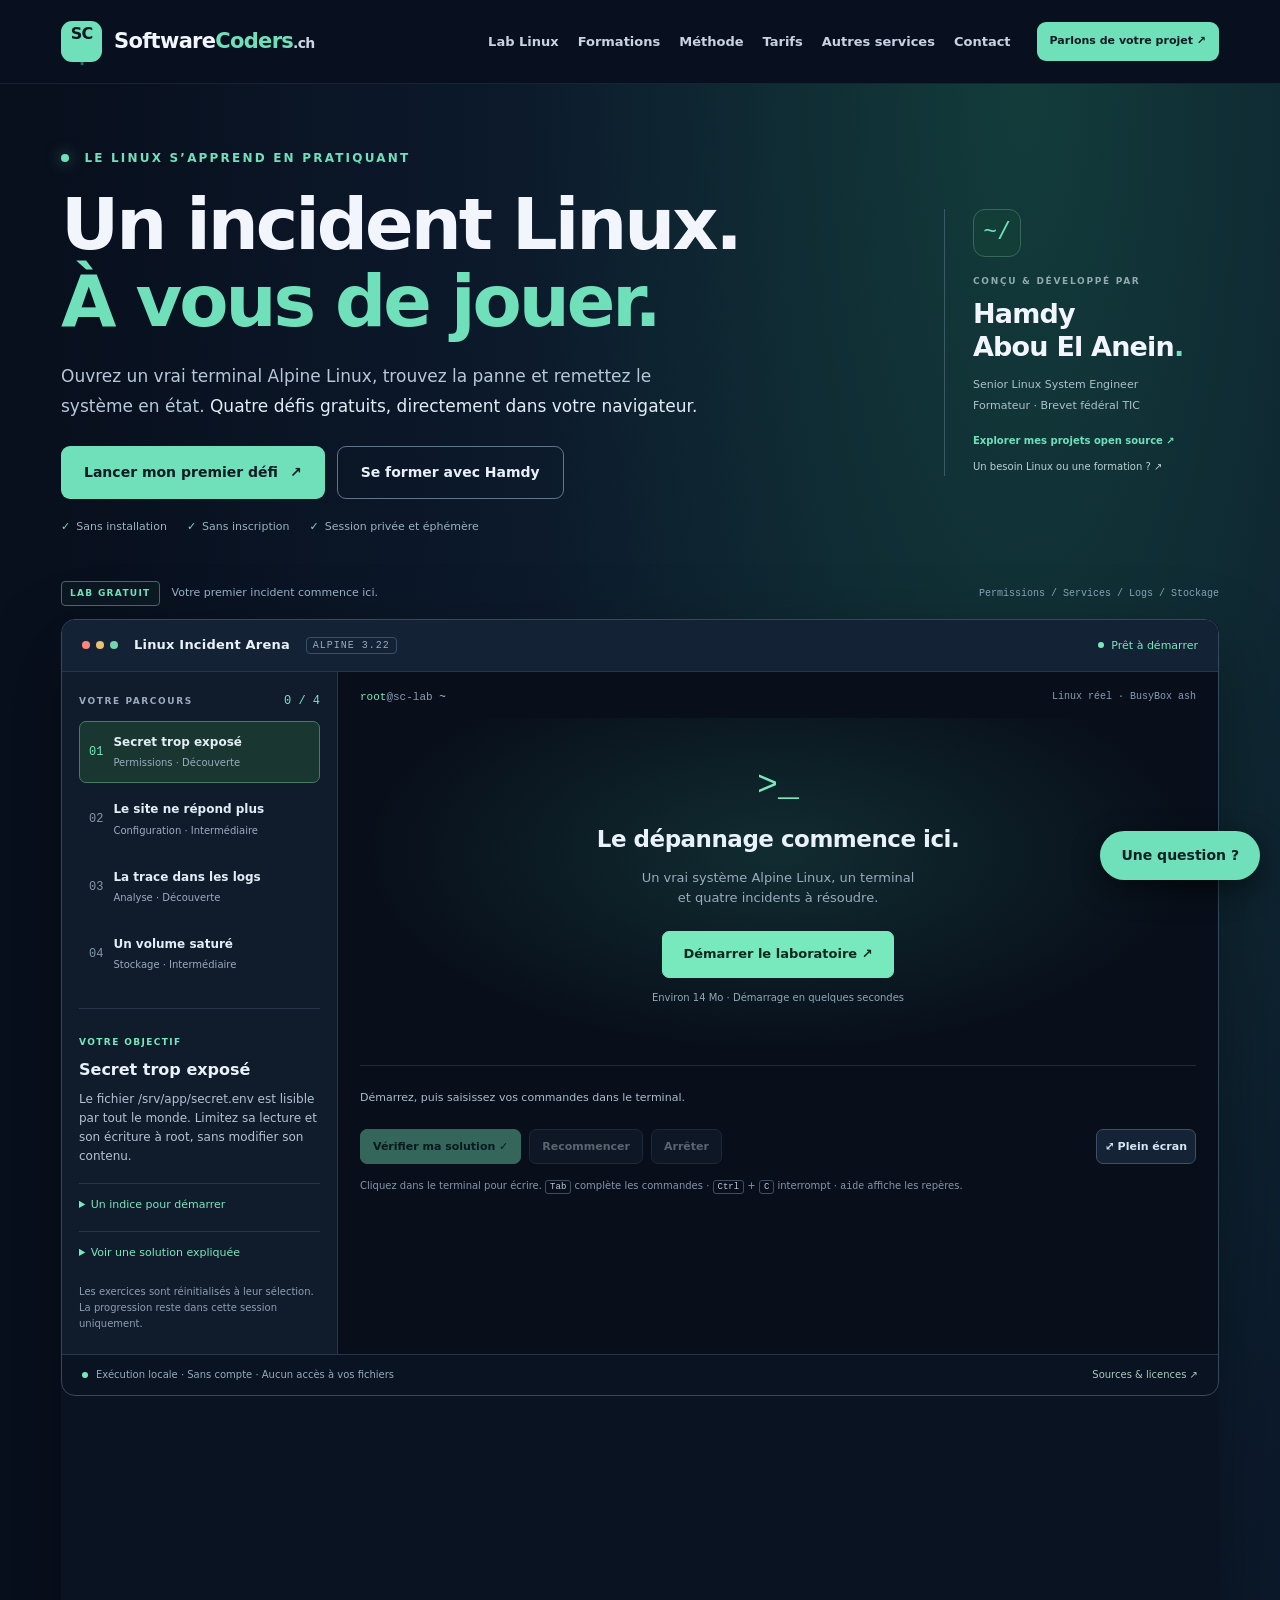
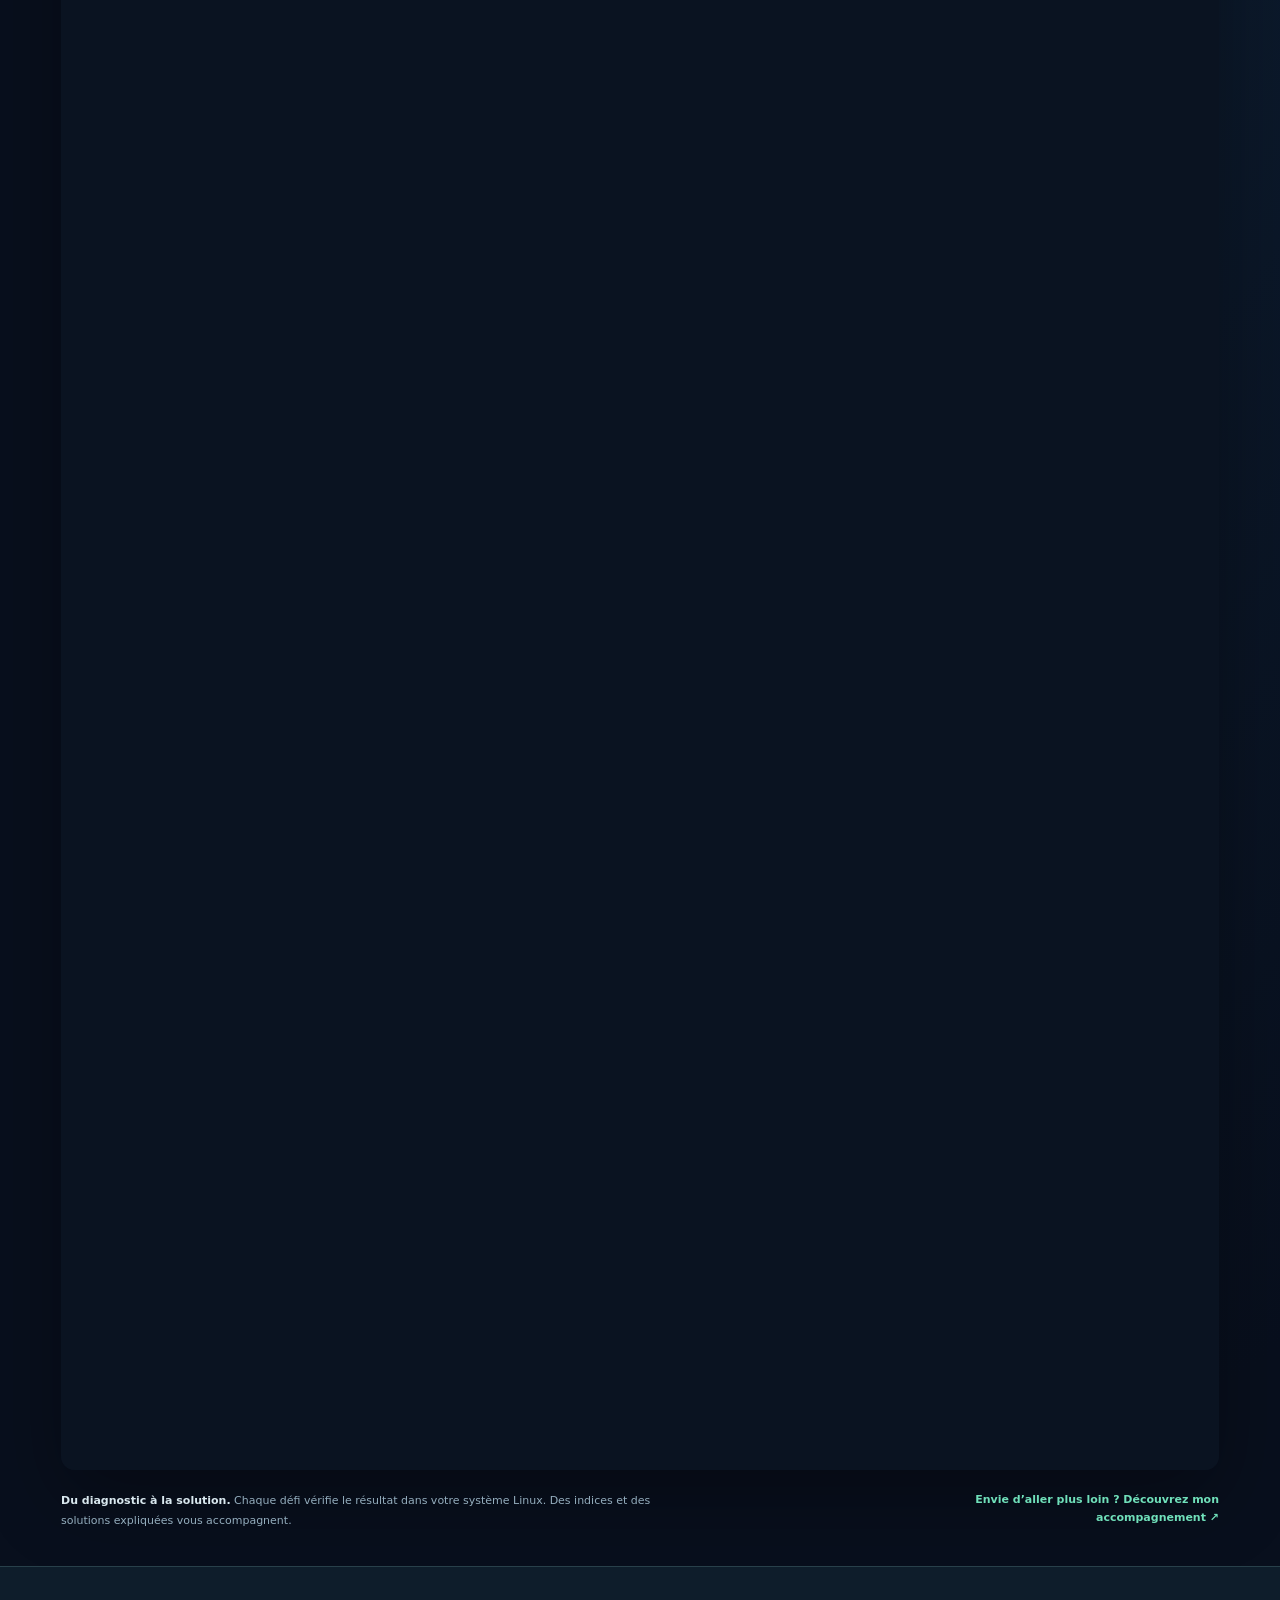
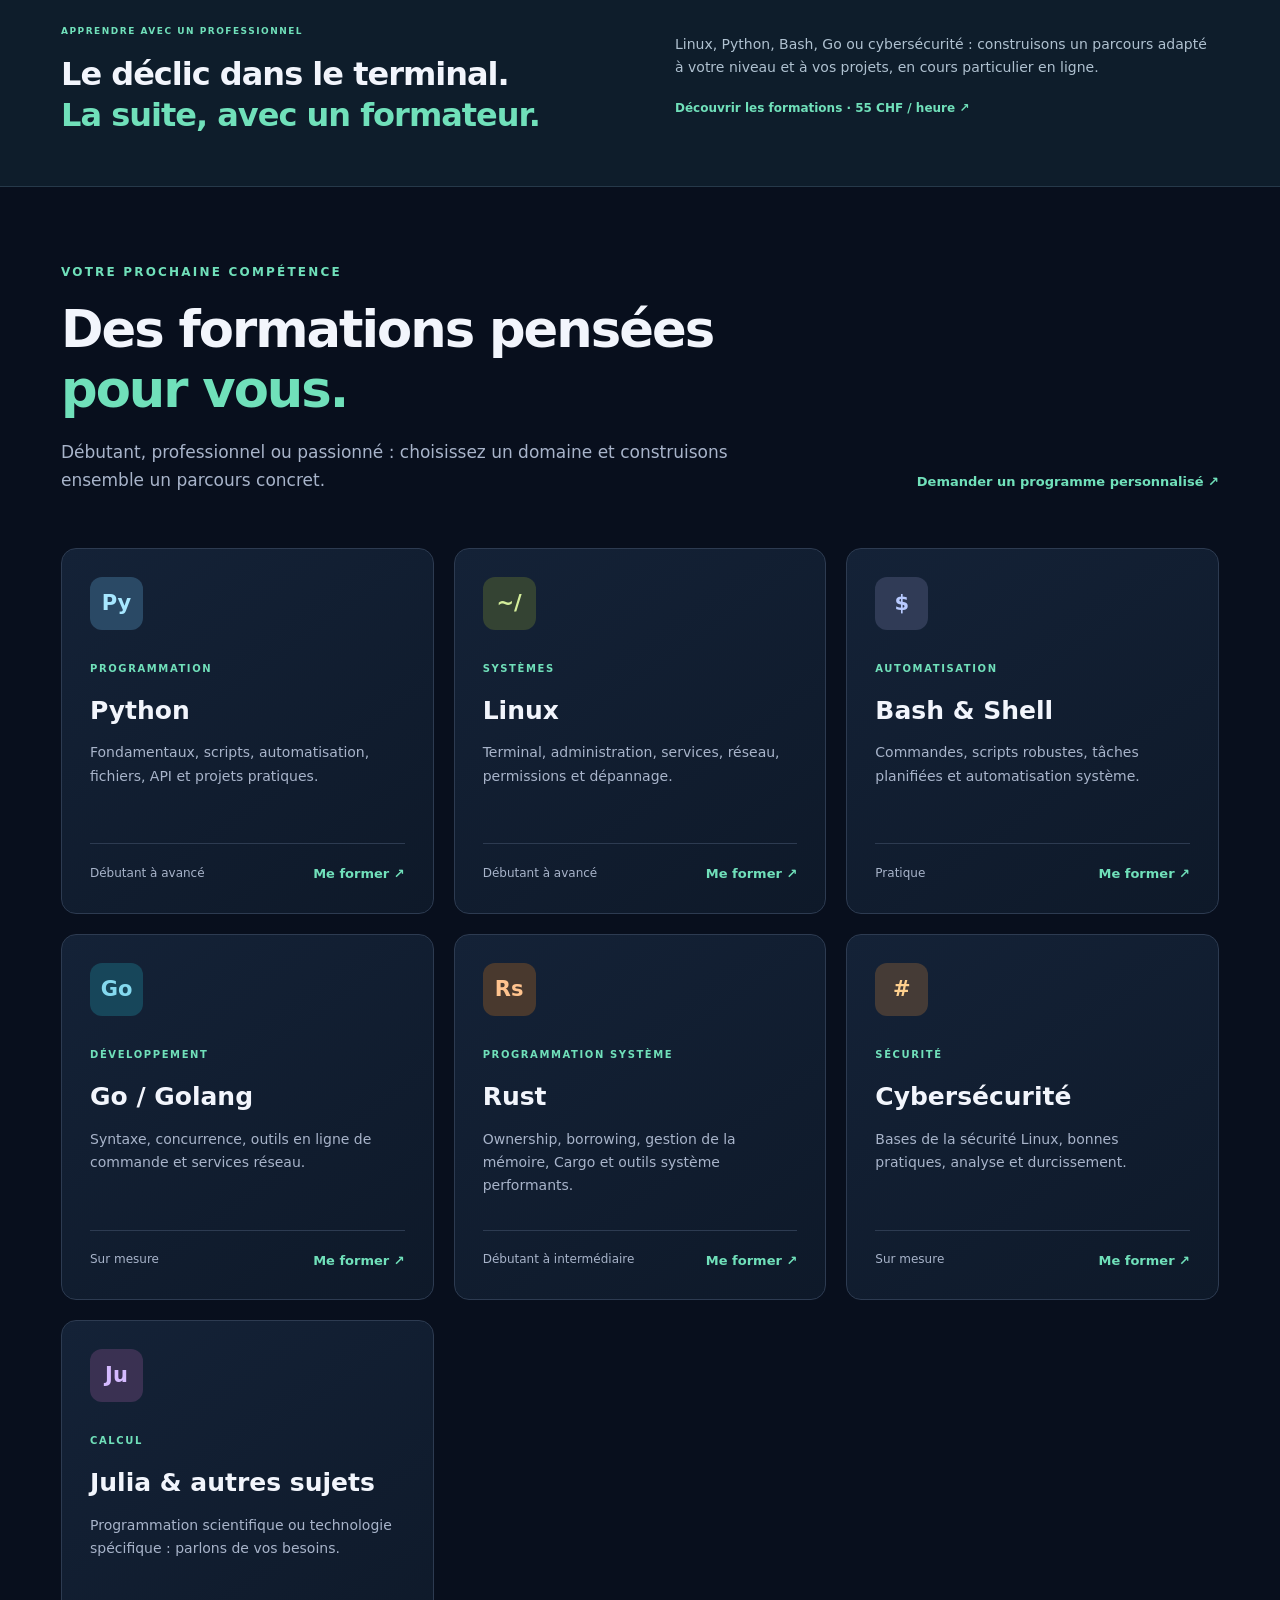
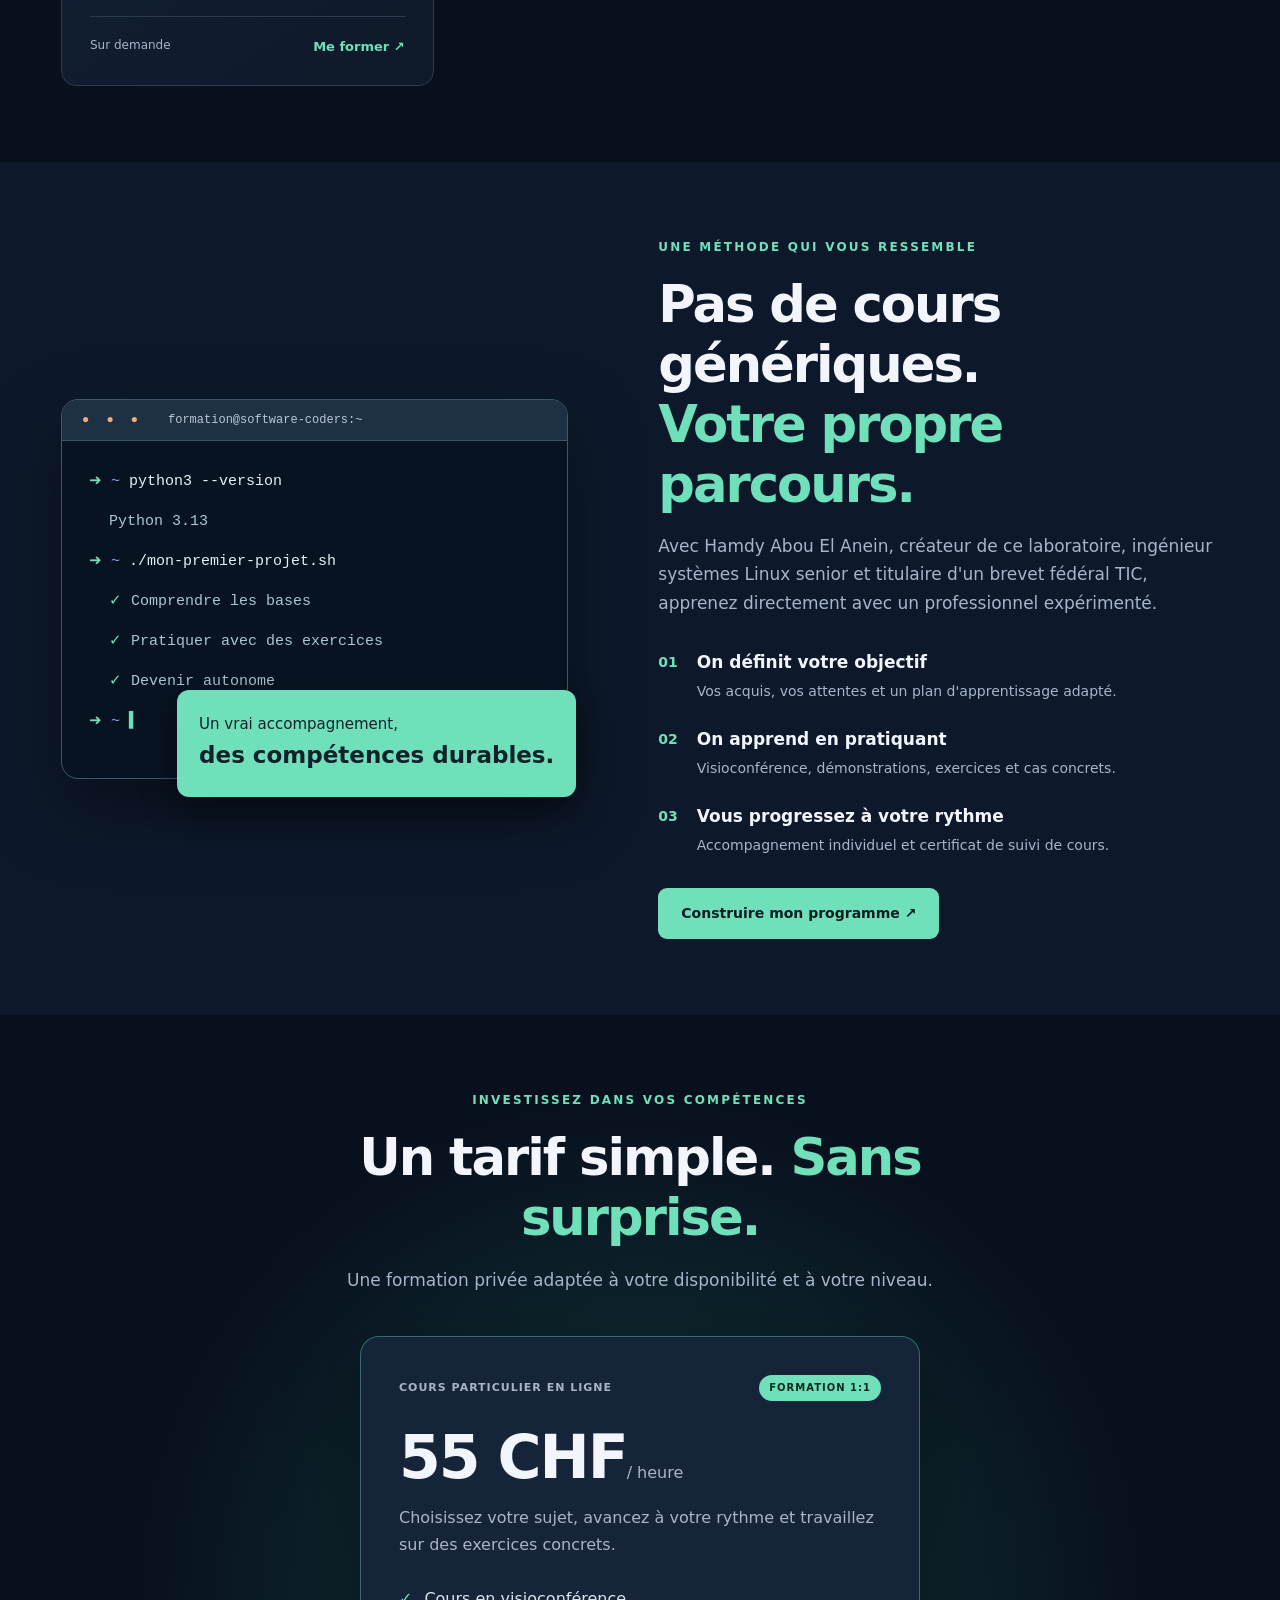
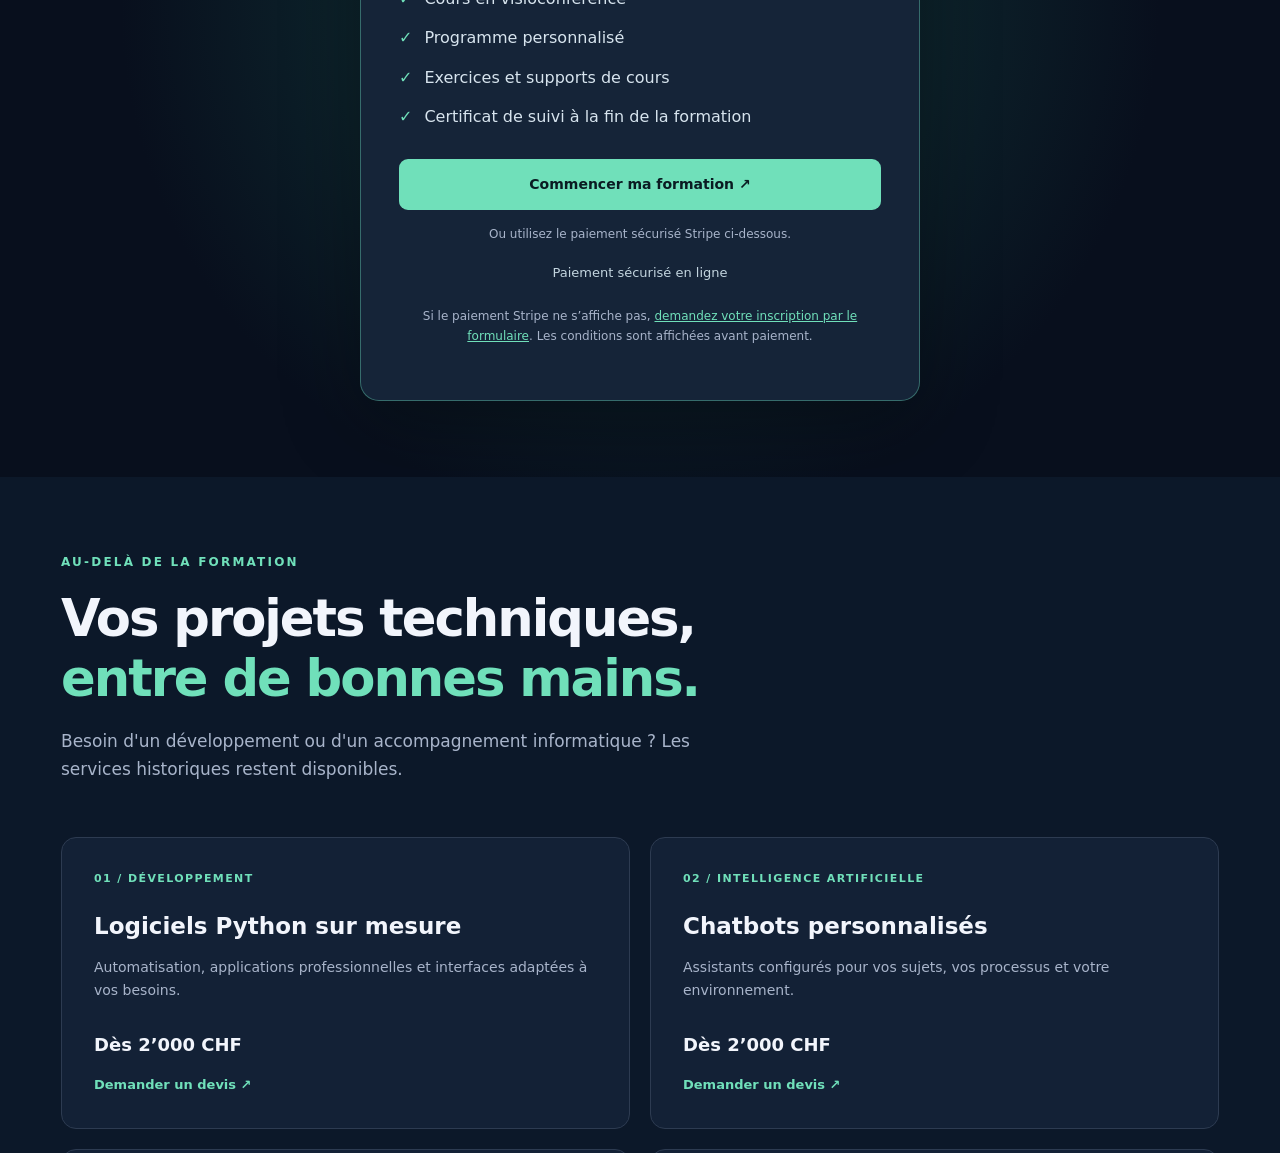
==== commit 7afa9af0: "Launch browser-based Alpine Linux Incident Arena and training homepage" ====
--- a/index.html
+++ b/index.html
@@ -3,21 +3,21 @@
 <head>
 <meta charset="utf-8">
 <meta name="viewport" content="width=device-width,initial-scale=1">
-<meta name="description" content="Formations privées en ligne en Python, Linux, Bash, Go et cybersécurité, avec Hamdy Abou El Anein, formateur et ingénieur Linux en Suisse. Dès 55 CHF/heure.">
+<meta name="description" content="Entraînez-vous gratuitement sur un vrai Alpine Linux dans le navigateur. Un laboratoire conçu par Hamdy Abou El Anein, ingénieur Linux et formateur en Suisse.">
 <meta name="theme-color" content="#0b1221">
 <meta name="referrer" content="strict-origin-when-cross-origin">
 <link rel="canonical" href="https://software-coders.ch/">
 <link rel="icon" type="image/svg+xml" href="/img/favicon.svg">
 <link rel="stylesheet" href="/css/site.css?v=125ae7c93743">
 <link rel="stylesheet" href="/chatbot.css?v=bb7a020ccd58">
-<title>Formations privées Linux, Python et cybersécurité | Software-Coders.ch</title>
+<title>Linux Incident Arena & formations | Hamdy Abou El Anein</title>
 <meta property="og:type" content="website">
 <meta property="og:locale" content="fr_CH">
-<meta property="og:title" content="Apprenez Linux et la programmation avec un expert">
-<meta property="og:description" content="Cours particuliers en ligne, exercices pratiques et accompagnement sur mesure en Suisse.">
+<meta property="og:title" content="Linux Incident Arena — Hamdy Abou El Anein">
+<meta property="og:description" content="Quatre incidents à résoudre sur un vrai Alpine Linux, puis un accompagnement sur mesure pour progresser.">
 <meta property="og:url" content="https://software-coders.ch/">
-<meta property="og:image" content="https://software-coders.ch/img/header2.webp">
-<script type="application/ld+json">{"@context":"https://schema.org","@type":"ProfessionalService","name":"Software-Coders.ch","url":"https://software-coders.ch/","founder":{"@type":"Person","name":"Hamdy Abou El Anein"},"email":"info@software-coders.ch","telephone":"+41792631459","areaServed":"CH","availableLanguage":"fr","description":"Cours privés en ligne en programmation et systèmes Linux"}</script>
+<meta property="og:image" content="https://software-coders.ch/img/linux-incident-arena-share.webp">
+<script type="application/ld+json">{"@context":"https://schema.org","@type":"ProfessionalService","name":"Software-Coders.ch","url":"https://software-coders.ch/","founder":{"@type":"Person","@id":"https://software-coders.ch/#hamdy-abou-el-anein","name":"Hamdy Abou El Anein","jobTitle":"Senior Linux System Engineer et formateur","url":"https://software-coders.ch/","sameAs":["https://github.com/hamdyaea","https://daylightlinux.ch/"]},"email":"info@software-coders.ch","telephone":"+41792631459","areaServed":"CH","availableLanguage":"fr","description":"Cours privés en ligne en programmation et systèmes Linux"}</script>
 </head>
 <body>
 <a class="skip" href="#contenu">Aller au contenu</a>
@@ -26,24 +26,27 @@
 <a class="brand" href="#accueil" aria-label="Software-Coders.ch — Accueil"><span class="brand-icon">SC<span>.</span></span><span>Software<span class="brand-accent">Coders</span><small>.ch</small></span></a>
 <button class="menu-toggle" type="button" aria-controls="navigation" aria-expanded="false" aria-label="Ouvrir le menu"><span></span><span></span><span></span></button>
 <nav id="navigation" class="nav-links" aria-label="Navigation principale">
-<a href="#formations">Formations</a><a href="#methode">Méthode</a><a href="#tarifs">Tarifs</a><a href="#services">Autres services</a><a href="#contact">Contact</a>
+<a href="#laboratoire">Lab Linux</a><a href="#formations">Formations</a><a href="#methode">Méthode</a><a href="#tarifs">Tarifs</a><a href="#services">Autres services</a><a href="#contact">Contact</a>
 </nav>
-<a class="nav-cta" href="#contact">Réserver un premier échange <span aria-hidden="true">↗</span></a>
+<a class="nav-cta" href="#contact">Parlons de votre projet <span aria-hidden="true">↗</span></a>
 </div>
 </header>
 <main id="contenu">
-<section class="hero" id="accueil">
-<div class="hero-glow"></div><div class="container hero-grid">
-<div class="hero-copy"><p class="eyebrow"><span class="dot"></span> FORMATIONS INFORMATIQUES · SUISSE</p>
-<h1>Maîtrisez la tech.<br><em>À votre rythme.</em></h1>
-<p class="hero-lead">Linux, Python, Bash, Go ou cybersécurité : progressez avec des <strong>cours particuliers en ligne</strong>, adaptés à votre niveau et à vos projets.</p>
-<div class="hero-actions"><a class="button primary" href="#formations">Découvrir les formations <span aria-hidden="true">↗</span></a><a class="button ghost" href="#contact">Parler de mon projet</a></div>
-<div class="hero-trust"><div><strong>1:1</strong><span>Accompagnement individuel</span></div><div><strong>100 %</strong><span>En ligne</span></div><div><strong>55 CHF</strong><span>Par heure de cours</span></div></div>
+<section class="hero arena-hero" id="accueil">
+<div class="container">
+<div class="arena-intro">
+<div><p class="eyebrow"><span class="dot"></span> LE LINUX S’APPREND EN PRATIQUANT</p>
+<h1>Un incident Linux.<br><em>À vous de jouer.</em></h1>
+<p class="arena-lead">Ouvrez un vrai terminal Alpine Linux, trouvez la panne et remettez le système en état. <strong>Quatre défis gratuits, directement dans votre navigateur.</strong></p>
+<div class="hero-actions"><button class="button primary" type="button" id="launch-arena">Lancer mon premier défi <span aria-hidden="true">↗</span></button><a class="button ghost" href="#formations">Se former avec Hamdy</a></div>
+<div class="arena-promises"><span>Sans installation</span><span>Sans inscription</span><span>Session privée et éphémère</span></div></div>
+<aside class="expert-note" aria-label="Votre formateur"><span class="expert-symbol" aria-hidden="true">~/</span><p>CONÇU & DÉVELOPPÉ PAR</p><h2>Hamdy <br>Abou El Anein<span>.</span></h2><div>Senior Linux System Engineer<br>Formateur · Brevet fédéral TIC</div><a href="https://github.com/hamdyaea" target="_blank" rel="noopener">Explorer mes projets open source ↗</a><a class="expert-contact" href="#contact">Un besoin Linux ou une formation ? ↗</a></aside>
 </div>
-<div class="hero-visual"><img src="/img/header2.webp" alt="Univers de la programmation et des technologies informatiques" width="700" height="490" fetchpriority="high"><div class="code-card" aria-hidden="true"><span class="code-dots">● ● ●</span><code><span class="code-purple">$</span> python apprendre.py<br><span class="code-green">✓</span> Objectif défini<br><span class="code-green">✓</span> Exercices pratiques<br><span class="code-green">✓</span> Compétences acquises</code></div></div>
-</div>
-</section>
-<section class="intro-band"><div class="container"><span>APPRENEZ CE QUI VOUS PASSIONNE</span><div>Python <b>✦</b> Linux <b>✦</b> Bash <b>✦</b> Go <b>✦</b> Rust <b>✦</b> Cybersécurité <b>✦</b> Julia</div></div></section>
+<div class="lab-caption" id="laboratoire"><div><span class="lab-badge">LAB GRATUIT</span><span>Votre premier incident commence ici.</span></div><span>Permissions / Services / Logs / Stockage</span></div>
+<iframe id="arena-frame" class="arena-frame" src="/arena/" title="Linux Incident Arena : terminal Alpine Linux et quatre exercices de dépannage" allow="fullscreen" loading="eager"></iframe>
+<div class="lab-after"><p><strong>Du diagnostic à la solution.</strong> Chaque défi vérifie le résultat dans votre système Linux. Des indices et des solutions expliquées vous accompagnent.</p><a href="#methode">Envie d’aller plus loin ? Découvrez mon accompagnement ↗</a></div>
+</div></section>
+<section class="mentor-band"><div class="container"><div><span class="eyebrow">APPRENDRE AVEC UN PROFESSIONNEL</span><h2>Le déclic dans le terminal.<br><em>La suite, avec un formateur.</em></h2></div><div><p>Linux, Python, Bash, Go ou cybersécurité : construisons un parcours adapté à votre niveau et à vos projets, en cours particulier en ligne.</p><a href="#formations" class="inline-link">Découvrir les formations · 55 CHF / heure ↗</a></div></div></section>
 <section class="section" id="formations"><div class="container">
 <div class="section-head"><div><p class="eyebrow">VOTRE PROCHAINE COMPÉTENCE</p><h2>Des formations pensées <em>pour vous.</em></h2><p>Débutant, professionnel ou passionné : choisissez un domaine et construisons ensemble un parcours concret.</p></div><a href="#contact" class="inline-link">Demander un programme personnalisé ↗</a></div>
 <div class="course-grid">
@@ -55,7 +58,7 @@
 <article class="course"><span class="course-icon cyber">#</span><span class="course-type">SÉCURITÉ</span><h3>Cybersécurité</h3><p>Bases de la sécurité Linux, bonnes pratiques, analyse et durcissement.</p><div class="course-footer"><span>Sur mesure</span><a href="#contact" data-topic="Formation cybersécurité">Me former ↗</a></div></article>
 <article class="course"><span class="course-icon julia">Ju</span><span class="course-type">CALCUL</span><h3>Julia & autres sujets</h3><p>Programmation scientifique ou technologie spécifique : parlons de vos besoins.</p><div class="course-footer"><span>Sur demande</span><a href="#contact" data-topic="Formation Julia ou autre">Me former ↗</a></div></article>
 </div></div></section>
-<section class="section method-section" id="methode"><div class="container method-grid"><div class="method-image"><div class="terminal-art" aria-label="Exemple de terminal de formation Linux"><div class="terminal-bar"><span class="dots">● ● ●</span><span>formation@software-coders:~</span></div><div class="terminal-content"><p><span class="term-green">➜</span> <span class="term-blue">~</span> python3 --version</p><p class="terminal-result">Python 3.13</p><p><span class="term-green">➜</span> <span class="term-blue">~</span> ./mon-premier-projet.sh</p><p class="terminal-result"><span class="term-green">✓</span> Comprendre les bases</p><p class="terminal-result"><span class="term-green">✓</span> Pratiquer avec des exercices</p><p class="terminal-result"><span class="term-green">✓</span> Devenir autonome</p><p><span class="term-green">➜</span> <span class="term-blue">~</span> <span class="cursor">▍</span></p></div></div><div class="method-sticker">Un vrai accompagnement,<br><strong>des compétences durables.</strong></div></div><div><p class="eyebrow">UNE MÉTHODE QUI VOUS RESSEMBLE</p><h2>Pas de cours génériques.<br><em>Votre propre parcours.</em></h2><p class="section-lead">Avec Hamdy Abou El Anein, ingénieur systèmes Linux senior et titulaire d'un brevet fédéral TIC, apprenez directement avec un professionnel expérimenté.</p>
+<section class="section method-section" id="methode"><div class="container method-grid"><div class="method-image"><div class="terminal-art" aria-label="Exemple de terminal de formation Linux"><div class="terminal-bar"><span class="dots">● ● ●</span><span>formation@software-coders:~</span></div><div class="terminal-content"><p><span class="term-green">➜</span> <span class="term-blue">~</span> python3 --version</p><p class="terminal-result">Python 3.13</p><p><span class="term-green">➜</span> <span class="term-blue">~</span> ./mon-premier-projet.sh</p><p class="terminal-result"><span class="term-green">✓</span> Comprendre les bases</p><p class="terminal-result"><span class="term-green">✓</span> Pratiquer avec des exercices</p><p class="terminal-result"><span class="term-green">✓</span> Devenir autonome</p><p><span class="term-green">➜</span> <span class="term-blue">~</span> <span class="cursor">▍</span></p></div></div><div class="method-sticker">Un vrai accompagnement,<br><strong>des compétences durables.</strong></div></div><div><p class="eyebrow">UNE MÉTHODE QUI VOUS RESSEMBLE</p><h2>Pas de cours génériques.<br><em>Votre propre parcours.</em></h2><p class="section-lead">Avec Hamdy Abou El Anein, créateur de ce laboratoire, ingénieur systèmes Linux senior et titulaire d'un brevet fédéral TIC, apprenez directement avec un professionnel expérimenté.</p>
 <div class="steps"><div><span>01</span><div><h3>On définit votre objectif</h3><p>Vos acquis, vos attentes et un plan d'apprentissage adapté.</p></div></div><div><span>02</span><div><h3>On apprend en pratiquant</h3><p>Visioconférence, démonstrations, exercices et cas concrets.</p></div></div><div><span>03</span><div><h3>Vous progressez à votre rythme</h3><p>Accompagnement individuel et certificat de suivi de cours.</p></div></div></div>
 <a class="button primary" href="#contact">Construire mon programme ↗</a></div></div></section>
 <section class="section pricing-section" id="tarifs"><div class="container"><div class="center-head"><p class="eyebrow">INVESTISSEZ DANS VOS COMPÉTENCES</p><h2>Un tarif simple. <em>Sans surprise.</em></h2><p>Une formation privée adaptée à votre disponibilité et à votre niveau.</p></div>
--- a/css/site.css
+++ b/css/site.css
@@ -51,3 +51,9 @@
 .course-icon.rust{background:#49392e;color:#ffc38e}
 #chatbot-send:disabled{opacity:.55;cursor:wait}
 .chatbot-message.bot{white-space:pre-wrap;overflow-wrap:anywhere}
+
+/* Linux Incident Arena — Developer: Hamdy Abou El Anein | Contact: info@software-coders.ch */
+.arena-hero{background:radial-gradient(ellipse at 80% 0,#133c3b 0,#0c1a2c 35%,#080f1d 68%)}.arena-intro{display:grid;grid-template-columns:1fr 275px;gap:75px;padding:65px 0 45px;align-items:center}.arena-intro h1{font-size:clamp(45px,5.6vw,72px);letter-spacing:-3px;line-height:1.08;margin-bottom:20px}.arena-lead{font-size:17px;line-height:1.8;max-width:660px;color:#b7c8d9}.arena-lead strong{font-weight:500;color:#e1edf4}.arena-intro .hero-actions{margin-top:24px;gap:12px}.arena-promises{display:flex;gap:20px;flex-wrap:wrap;color:#9bb3bf;font-size:11px;margin-top:19px}.arena-promises span:before{content:"✓";margin-right:6px;color:var(--accent)}.expert-note{padding:0 0 0 28px;border-left:1px solid #395a62}.expert-symbol{display:grid;place-items:center;background:#133e37;color:var(--accent);border:1px solid #38685a;border-radius:12px;width:48px;height:48px;font:23px ui-monospace,monospace;margin-bottom:17px}.expert-note>p{font-size:9px;font-weight:750;letter-spacing:1.7px;color:#91aaaf;margin-bottom:9px}.expert-note h2{font-size:27px;letter-spacing:-.8px;line-height:1.2;margin:0 0 12px}.expert-note h2 span{color:var(--accent)}.expert-note>div{font-size:11px;color:#adc1cb;line-height:1.9}.expert-note>a{display:block;font-size:10px;font-weight:650;color:var(--accent);text-decoration:none;margin-top:16px}.expert-note>.expert-contact{font-weight:400;color:#bad1d3;margin-top:10px}.lab-caption{display:flex;justify-content:space-between;align-items:center;gap:12px;color:#99b0c3;font-size:11px;margin-bottom:13px;scroll-margin-top:100px}.lab-caption>div{display:flex;align-items:center;gap:12px}.lab-badge{font-size:9px;letter-spacing:1.3px;font-weight:850;color:var(--accent);border:1px solid #3c6e60;background:#183c322e;padding:4px 8px;border-radius:4px}.lab-caption>span{font:10px ui-monospace,monospace;color:#86a2b4}.arena-frame{width:100%;height:720px;display:block;border:0;border-radius:14px;box-shadow:0 28px 80px #0005;background:#0a1321}.lab-after{display:flex;justify-content:space-between;align-items:start;gap:55px;padding:21px 0 35px}.lab-after p{font-size:11px;color:#94adbd;max-width:590px;margin:0;line-height:1.8}.lab-after strong{color:#d9e8ef}.lab-after>a{font-size:11px;font-weight:650;color:var(--accent);text-decoration:none;max-width:290px;text-align:right}.mentor-band{padding:49px 0;background:#0e1d2b;border-top:1px solid #28404a;border-bottom:1px solid #26394a}.mentor-band>.container{display:grid;grid-template-columns:1fr 1fr;gap:70px;align-items:center}.mentor-band .eyebrow{font-size:9px;letter-spacing:1.5px}.mentor-band h2{font-size:32px;letter-spacing:-1px;line-height:1.3;margin:12px 0 0}.mentor-band h2 em{color:var(--accent);font-style:normal}.mentor-band p{font-size:14px;color:#afc1d0;margin-bottom:15px}.mentor-band .inline-link{font-size:12px;white-space:normal}.nav-links{gap:19px}.nav-cta{padding:10px 13px;font-size:11px}
+@media(max-width:1060px){.arena-intro{gap:30px;grid-template-columns:1fr 245px}.nav-links{gap:15px}}
+@media(max-width:820px){.arena-intro{padding-top:42px;gap:30px;grid-template-columns:1fr}.expert-note{display:grid;grid-template-columns:48px 1fr;column-gap:14px;align-items:center;border-left:0;border-top:1px solid #304d57;padding:20px 0 0}.expert-symbol{grid-column:1;grid-row:1/4;margin:0}.expert-note>p{grid-column:2;margin:0}.expert-note h2{grid-column:2;margin:4px 0;font-size:23px}.expert-note h2 br{display:none}.expert-note>div{grid-column:2}.expert-note>a{grid-column:2;margin-top:9px}.expert-note>div br{display:none}.expert-note>div br:after{content:" · "}.expert-note .expert-contact{display:none}.lab-caption>span{display:none}.mentor-band>.container{gap:25px;grid-template-columns:1fr}.mentor-band h2{font-size:30px}.lab-after{gap:20px;flex-direction:column}.lab-after>a{text-align:left;max-width:none}}
+@media(max-width:570px){.arena-intro{padding-top:35px;padding-bottom:27px}.arena-intro h1{font-size:clamp(41px,10.7vw,57px);letter-spacing:-1.8px}.arena-lead{font-size:15px}.arena-intro .hero-actions{gap:10px}.arena-intro .button{padding:12px 16px;font-size:12px;min-height:46px}.arena-promises{gap:8px 15px;font-size:10px}.expert-note h2{font-size:21px}.expert-note>div{font-size:10px}.lab-caption{font-size:10px;gap:8px}.lab-caption>div{gap:8px}.arena-frame{height:980px}.lab-after{padding-bottom:25px}.mentor-band{padding:35px 0}}
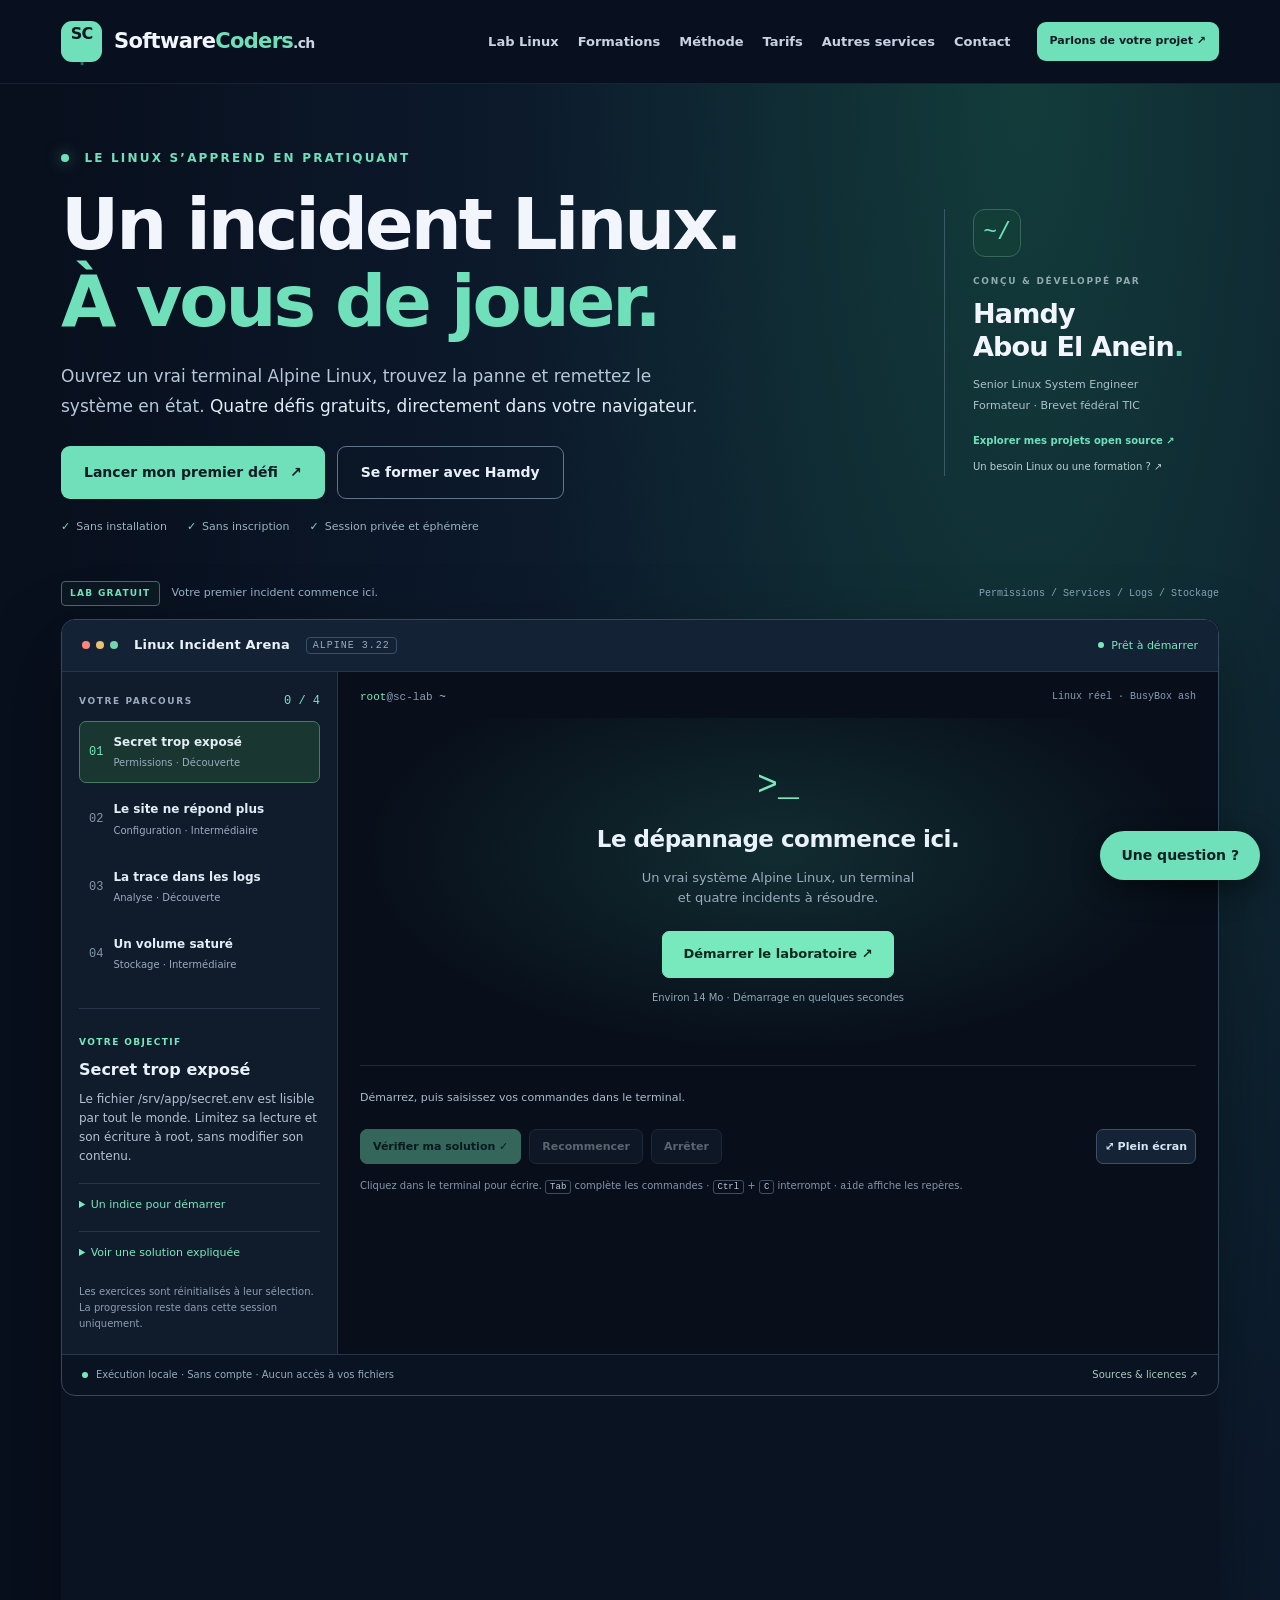
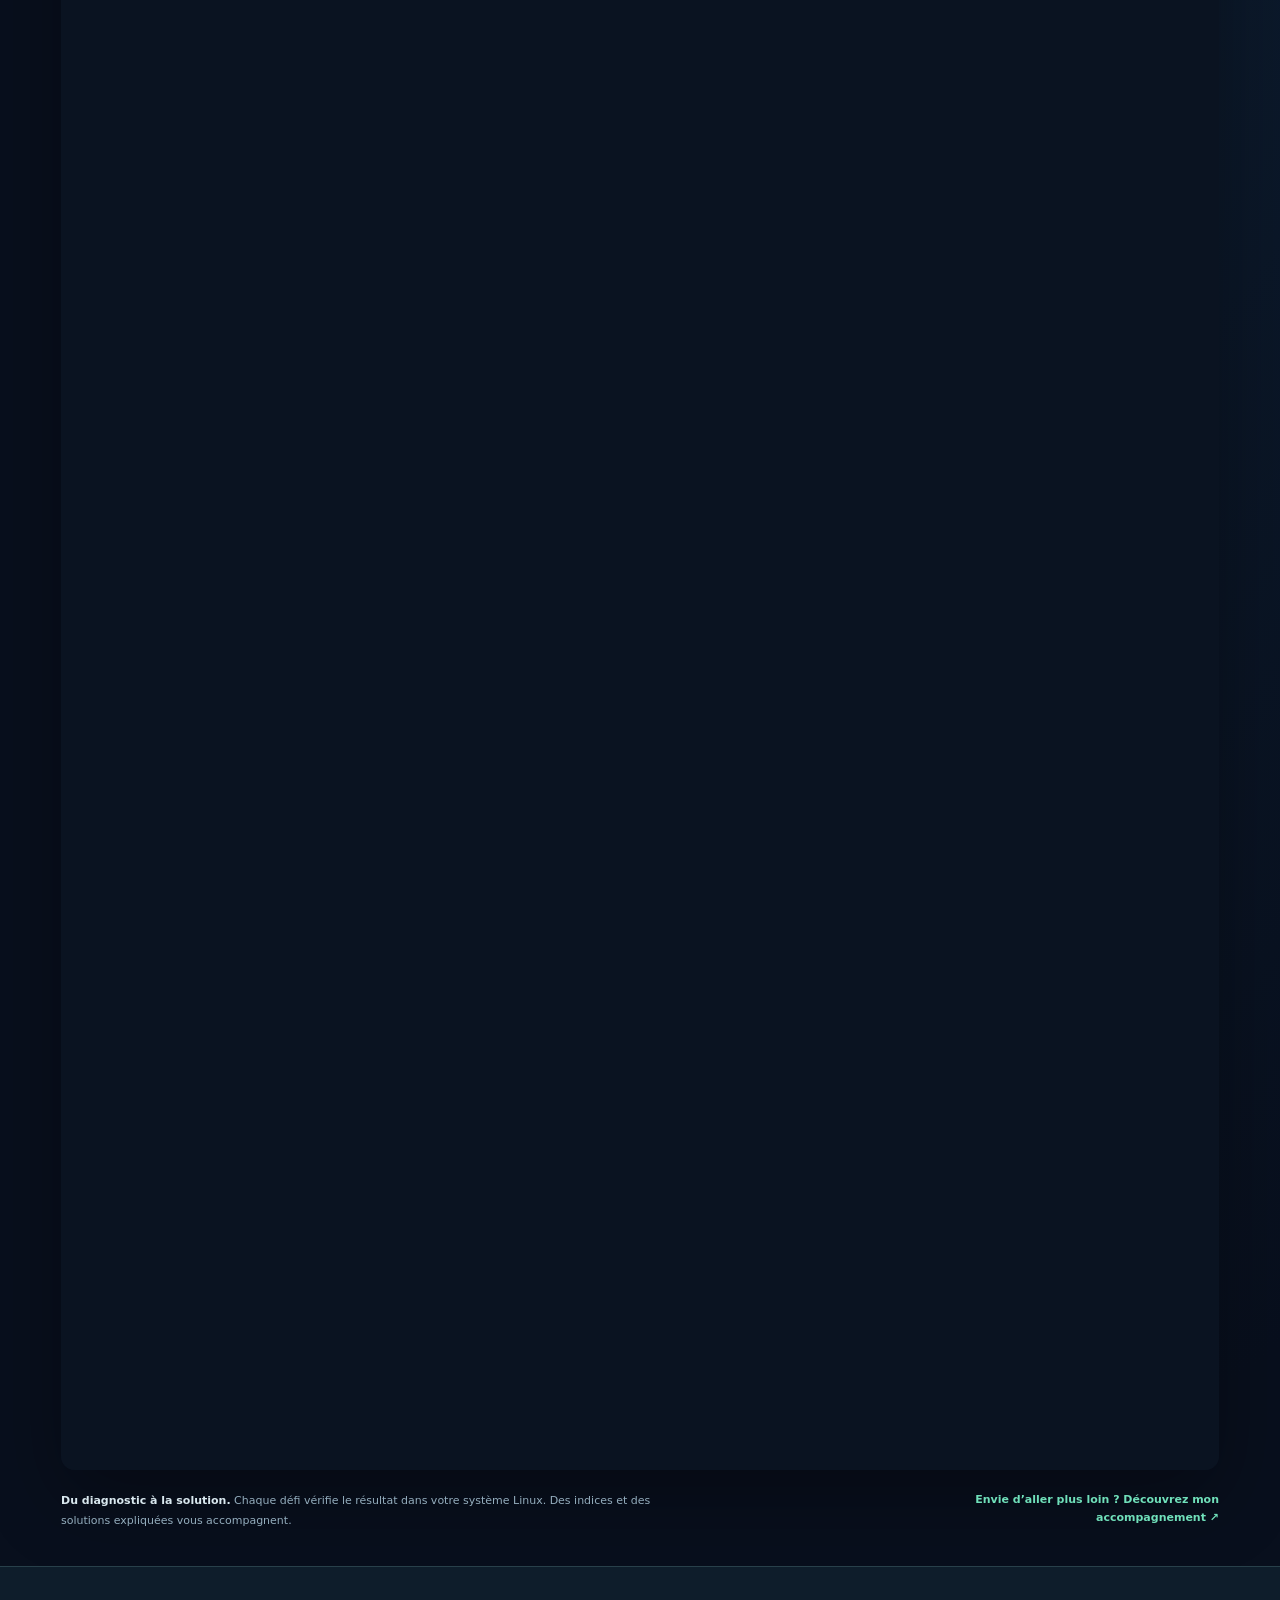
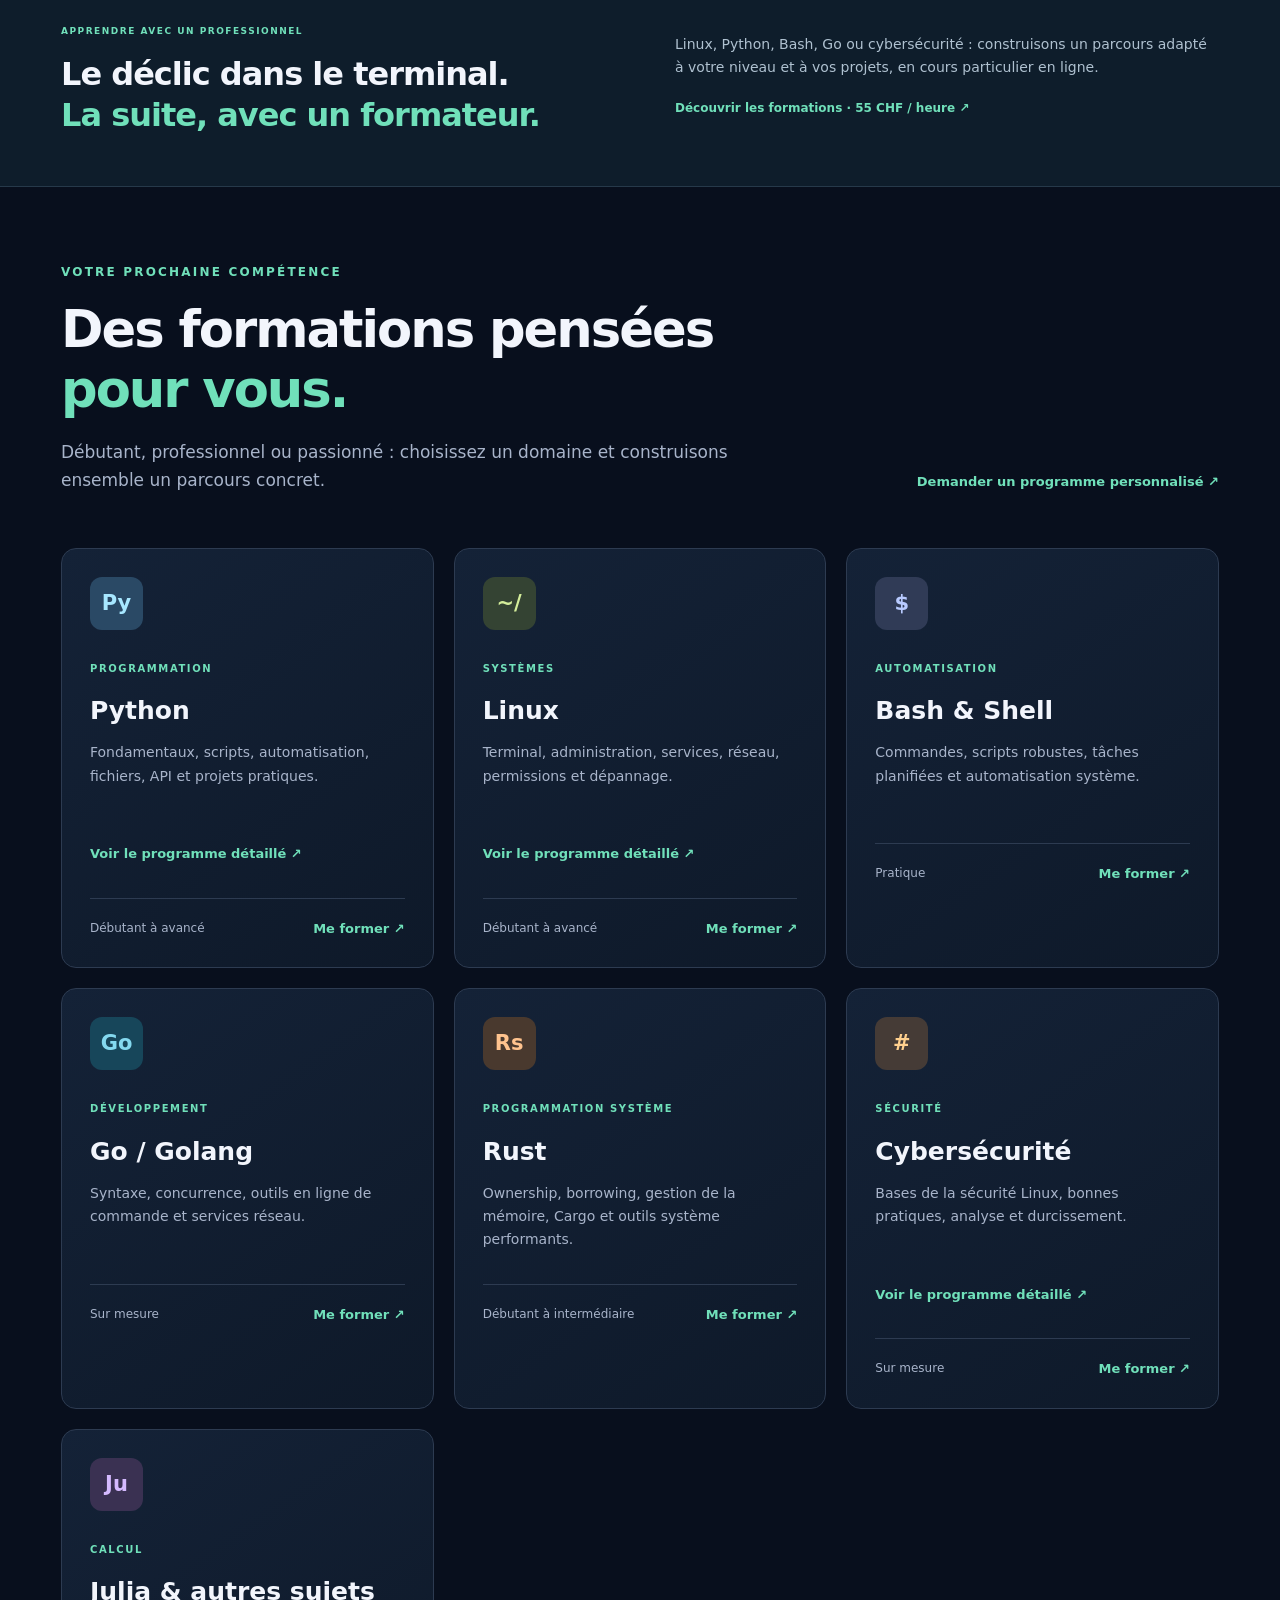
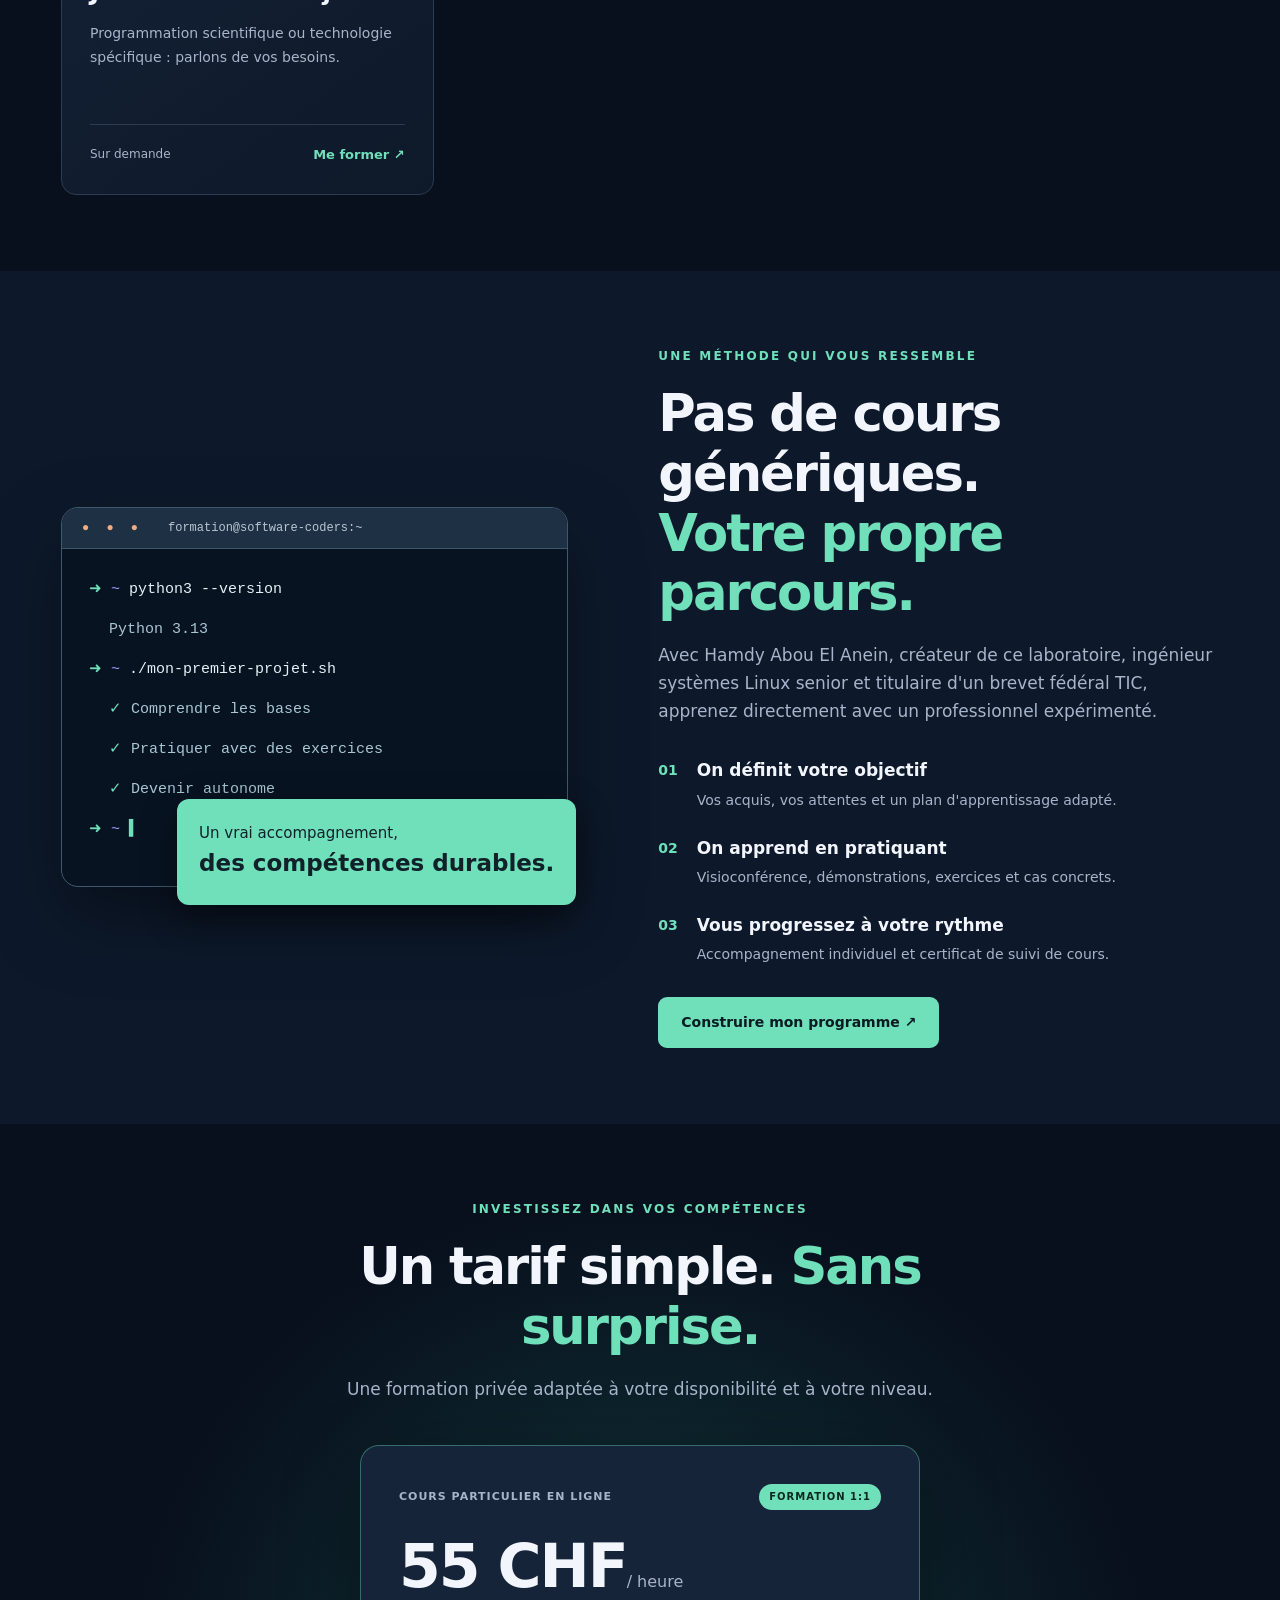
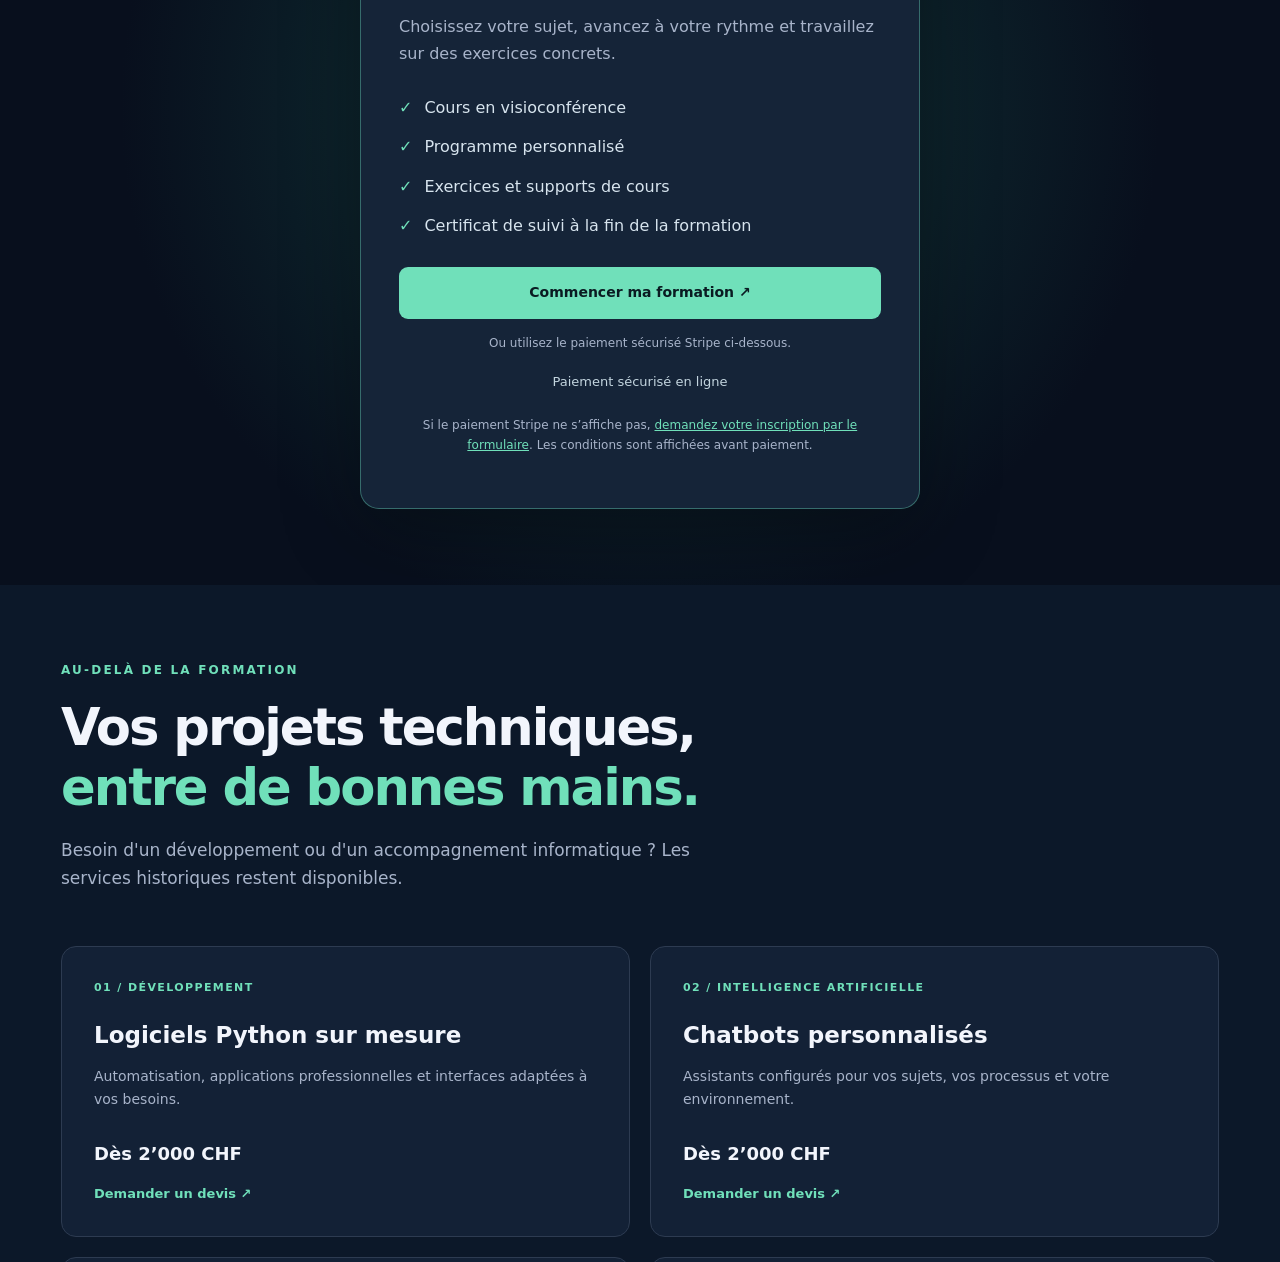
==== commit 92c02df7: "Add searchable training landing pages" ====
--- a/index.html
+++ b/index.html
@@ -50,12 +50,12 @@
 <section class="section" id="formations"><div class="container">
 <div class="section-head"><div><p class="eyebrow">VOTRE PROCHAINE COMPÉTENCE</p><h2>Des formations pensées <em>pour vous.</em></h2><p>Débutant, professionnel ou passionné : choisissez un domaine et construisons ensemble un parcours concret.</p></div><a href="#contact" class="inline-link">Demander un programme personnalisé ↗</a></div>
 <div class="course-grid">
-<article class="course"><span class="course-icon">Py</span><span class="course-type">PROGRAMMATION</span><h3>Python</h3><p>Fondamentaux, scripts, automatisation, fichiers, API et projets pratiques.</p><div class="course-footer"><span>Débutant à avancé</span><a href="#contact" data-topic="Formation Python">Me former ↗</a></div></article>
-<article class="course"><span class="course-icon linux">~/</span><span class="course-type">SYSTÈMES</span><h3>Linux</h3><p>Terminal, administration, services, réseau, permissions et dépannage.</p><div class="course-footer"><span>Débutant à avancé</span><a href="#contact" data-topic="Formation Linux">Me former ↗</a></div></article>
+<article class="course"><span class="course-icon">Py</span><span class="course-type">PROGRAMMATION</span><h3>Python</h3><p>Fondamentaux, scripts, automatisation, fichiers, API et projets pratiques.</p><a class="course-detail-link" href="/formations/python/">Voir le programme détaillé ↗</a><div class="course-footer"><span>Débutant à avancé</span><a href="#contact" data-topic="Formation Python">Me former ↗</a></div></article>
+<article class="course"><span class="course-icon linux">~/</span><span class="course-type">SYSTÈMES</span><h3>Linux</h3><p>Terminal, administration, services, réseau, permissions et dépannage.</p><a class="course-detail-link" href="/formations/linux/">Voir le programme détaillé ↗</a><div class="course-footer"><span>Débutant à avancé</span><a href="#contact" data-topic="Formation Linux">Me former ↗</a></div></article>
 <article class="course"><span class="course-icon bash">$</span><span class="course-type">AUTOMATISATION</span><h3>Bash & Shell</h3><p>Commandes, scripts robustes, tâches planifiées et automatisation système.</p><div class="course-footer"><span>Pratique</span><a href="#contact" data-topic="Formation Bash">Me former ↗</a></div></article>
 <article class="course"><span class="course-icon go">Go</span><span class="course-type">DÉVELOPPEMENT</span><h3>Go / Golang</h3><p>Syntaxe, concurrence, outils en ligne de commande et services réseau.</p><div class="course-footer"><span>Sur mesure</span><a href="#contact" data-topic="Formation Go">Me former ↗</a></div></article>
 <article class="course"><span class="course-icon rust">Rs</span><span class="course-type">PROGRAMMATION SYSTÈME</span><h3>Rust</h3><p>Ownership, borrowing, gestion de la mémoire, Cargo et outils système performants.</p><div class="course-footer"><span>Débutant à intermédiaire</span><a href="#contact" data-topic="Formation Rust">Me former ↗</a></div></article>
-<article class="course"><span class="course-icon cyber">#</span><span class="course-type">SÉCURITÉ</span><h3>Cybersécurité</h3><p>Bases de la sécurité Linux, bonnes pratiques, analyse et durcissement.</p><div class="course-footer"><span>Sur mesure</span><a href="#contact" data-topic="Formation cybersécurité">Me former ↗</a></div></article>
+<article class="course"><span class="course-icon cyber">#</span><span class="course-type">SÉCURITÉ</span><h3>Cybersécurité</h3><p>Bases de la sécurité Linux, bonnes pratiques, analyse et durcissement.</p><a class="course-detail-link" href="/formations/cybersecurite/">Voir le programme détaillé ↗</a><div class="course-footer"><span>Sur mesure</span><a href="#contact" data-topic="Formation cybersécurité">Me former ↗</a></div></article>
 <article class="course"><span class="course-icon julia">Ju</span><span class="course-type">CALCUL</span><h3>Julia & autres sujets</h3><p>Programmation scientifique ou technologie spécifique : parlons de vos besoins.</p><div class="course-footer"><span>Sur demande</span><a href="#contact" data-topic="Formation Julia ou autre">Me former ↗</a></div></article>
 </div></div></section>
 <section class="section method-section" id="methode"><div class="container method-grid"><div class="method-image"><div class="terminal-art" aria-label="Exemple de terminal de formation Linux"><div class="terminal-bar"><span class="dots">● ● ●</span><span>formation@software-coders:~</span></div><div class="terminal-content"><p><span class="term-green">➜</span> <span class="term-blue">~</span> python3 --version</p><p class="terminal-result">Python 3.13</p><p><span class="term-green">➜</span> <span class="term-blue">~</span> ./mon-premier-projet.sh</p><p class="terminal-result"><span class="term-green">✓</span> Comprendre les bases</p><p class="terminal-result"><span class="term-green">✓</span> Pratiquer avec des exercices</p><p class="terminal-result"><span class="term-green">✓</span> Devenir autonome</p><p><span class="term-green">➜</span> <span class="term-blue">~</span> <span class="cursor">▍</span></p></div></div><div class="method-sticker">Un vrai accompagnement,<br><strong>des compétences durables.</strong></div></div><div><p class="eyebrow">UNE MÉTHODE QUI VOUS RESSEMBLE</p><h2>Pas de cours génériques.<br><em>Votre propre parcours.</em></h2><p class="section-lead">Avec Hamdy Abou El Anein, créateur de ce laboratoire, ingénieur systèmes Linux senior et titulaire d'un brevet fédéral TIC, apprenez directement avec un professionnel expérimenté.</p>
--- a/css/site.css
+++ b/css/site.css
@@ -57,3 +57,5 @@
 @media(max-width:1060px){.arena-intro{gap:30px;grid-template-columns:1fr 245px}.nav-links{gap:15px}}
 @media(max-width:820px){.arena-intro{padding-top:42px;gap:30px;grid-template-columns:1fr}.expert-note{display:grid;grid-template-columns:48px 1fr;column-gap:14px;align-items:center;border-left:0;border-top:1px solid #304d57;padding:20px 0 0}.expert-symbol{grid-column:1;grid-row:1/4;margin:0}.expert-note>p{grid-column:2;margin:0}.expert-note h2{grid-column:2;margin:4px 0;font-size:23px}.expert-note h2 br{display:none}.expert-note>div{grid-column:2}.expert-note>a{grid-column:2;margin-top:9px}.expert-note>div br{display:none}.expert-note>div br:after{content:" · "}.expert-note .expert-contact{display:none}.lab-caption>span{display:none}.mentor-band>.container{gap:25px;grid-template-columns:1fr}.mentor-band h2{font-size:30px}.lab-after{gap:20px;flex-direction:column}.lab-after>a{text-align:left;max-width:none}}
 @media(max-width:570px){.arena-intro{padding-top:35px;padding-bottom:27px}.arena-intro h1{font-size:clamp(41px,10.7vw,57px);letter-spacing:-1.8px}.arena-lead{font-size:15px}.arena-intro .hero-actions{gap:10px}.arena-intro .button{padding:12px 16px;font-size:12px;min-height:46px}.arena-promises{gap:8px 15px;font-size:10px}.expert-note h2{font-size:21px}.expert-note>div{font-size:10px}.lab-caption{font-size:10px;gap:8px}.lab-caption>div{gap:8px}.arena-frame{height:980px}.lab-after{padding-bottom:25px}.mentor-band{padding:35px 0}}
+
+.course-detail-link{display:inline-block;margin:-2px 0 16px;color:var(--accent);font-size:13px;font-weight:750;text-decoration:none}.course-detail-link:hover{text-decoration:underline}.course-hero{background:radial-gradient(ellipse at 80% 25%,#163c46 0,#10223b 36%,#080f1d 78%);padding:82px 0 76px}.course-hero h1{max-width:900px;font-size:clamp(43px,6vw,70px)}.course-lead{max-width:760px;color:#bdcada;font-size:19px;line-height:1.8}.course-meta{margin:25px 0 0;color:#a9bbca;font-size:13px}.course-copy{max-width:880px}.course-copy h2,.course-contact h2{font-size:clamp(30px,4vw,43px);letter-spacing:-1.5px}.course-prose{max-width:760px;color:var(--muted);font-size:17px}.course-prose li{margin:9px 0}.course-contact{background:#102033}.course-contact p{max-width:720px;color:var(--muted)}.course-more{margin-top:30px}.course-more ul{display:flex;gap:22px;flex-wrap:wrap;padding-left:20px}.course-more a{color:var(--accent)}
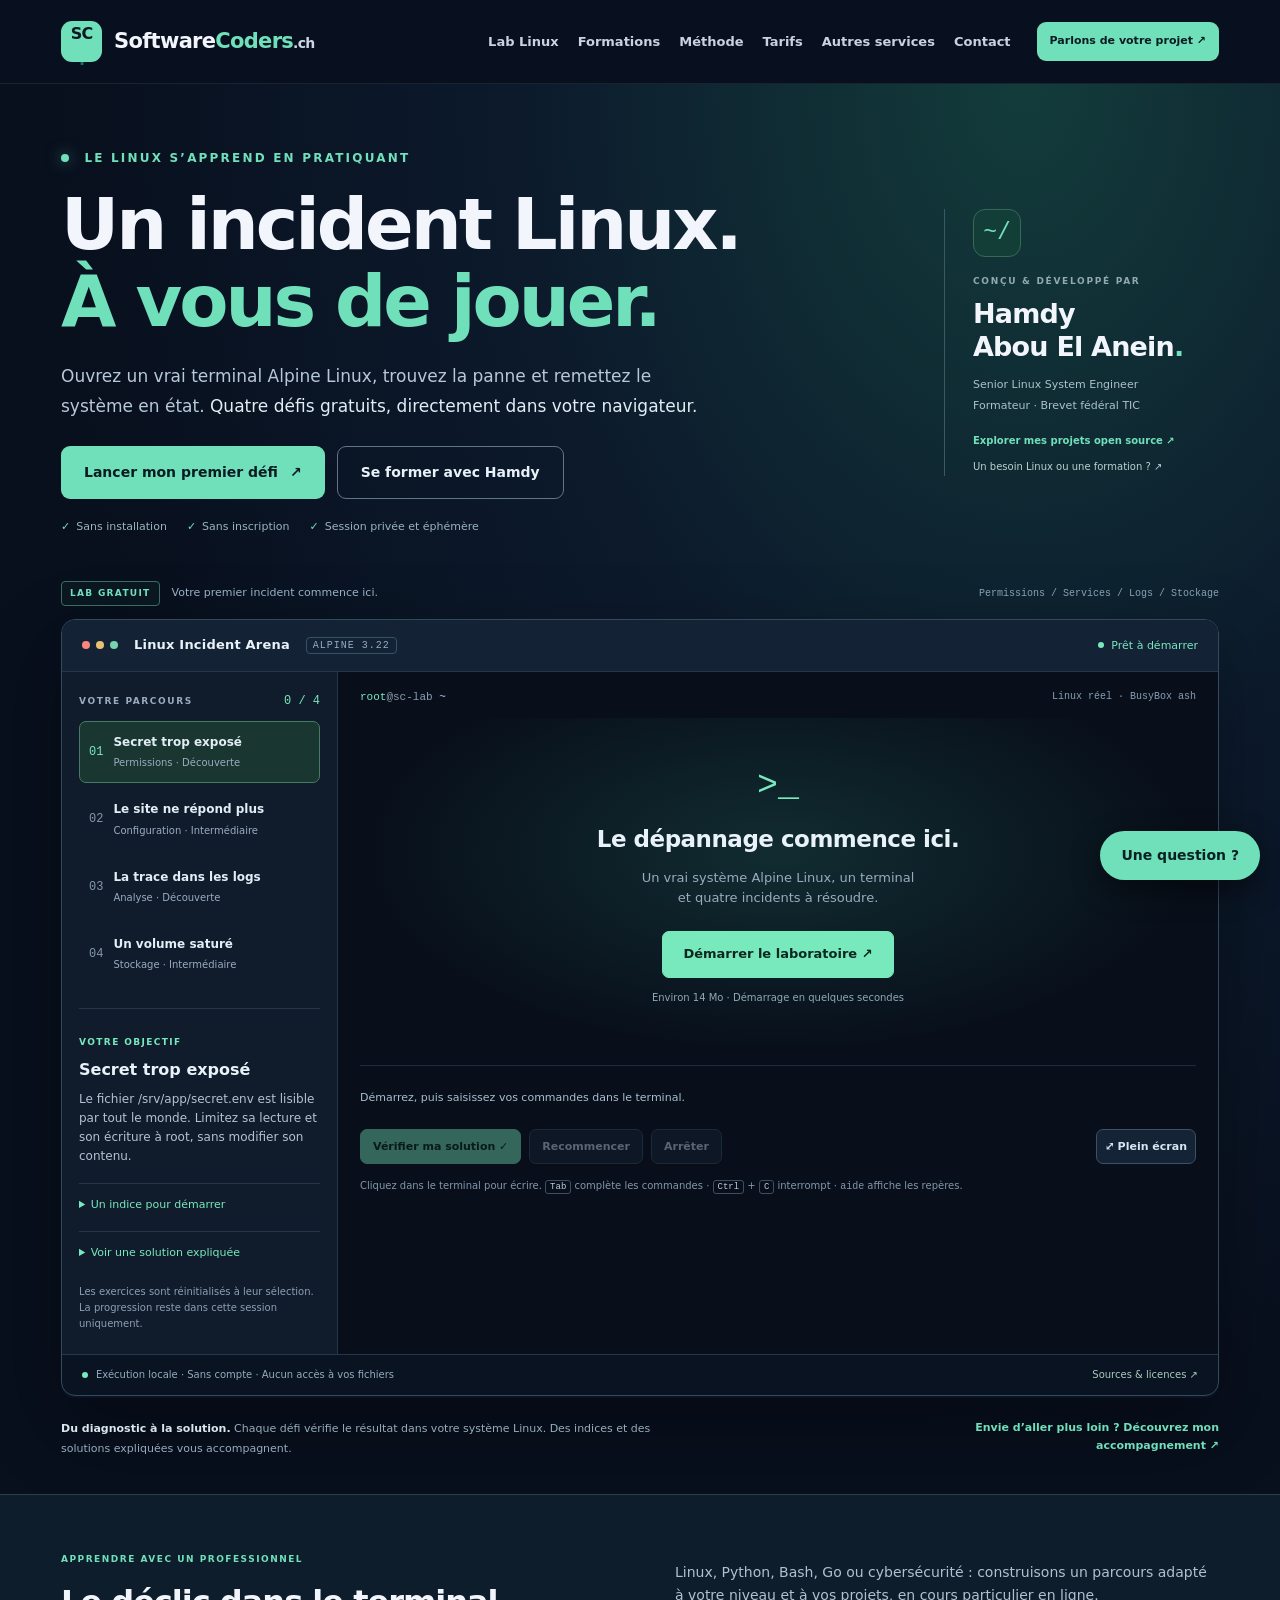
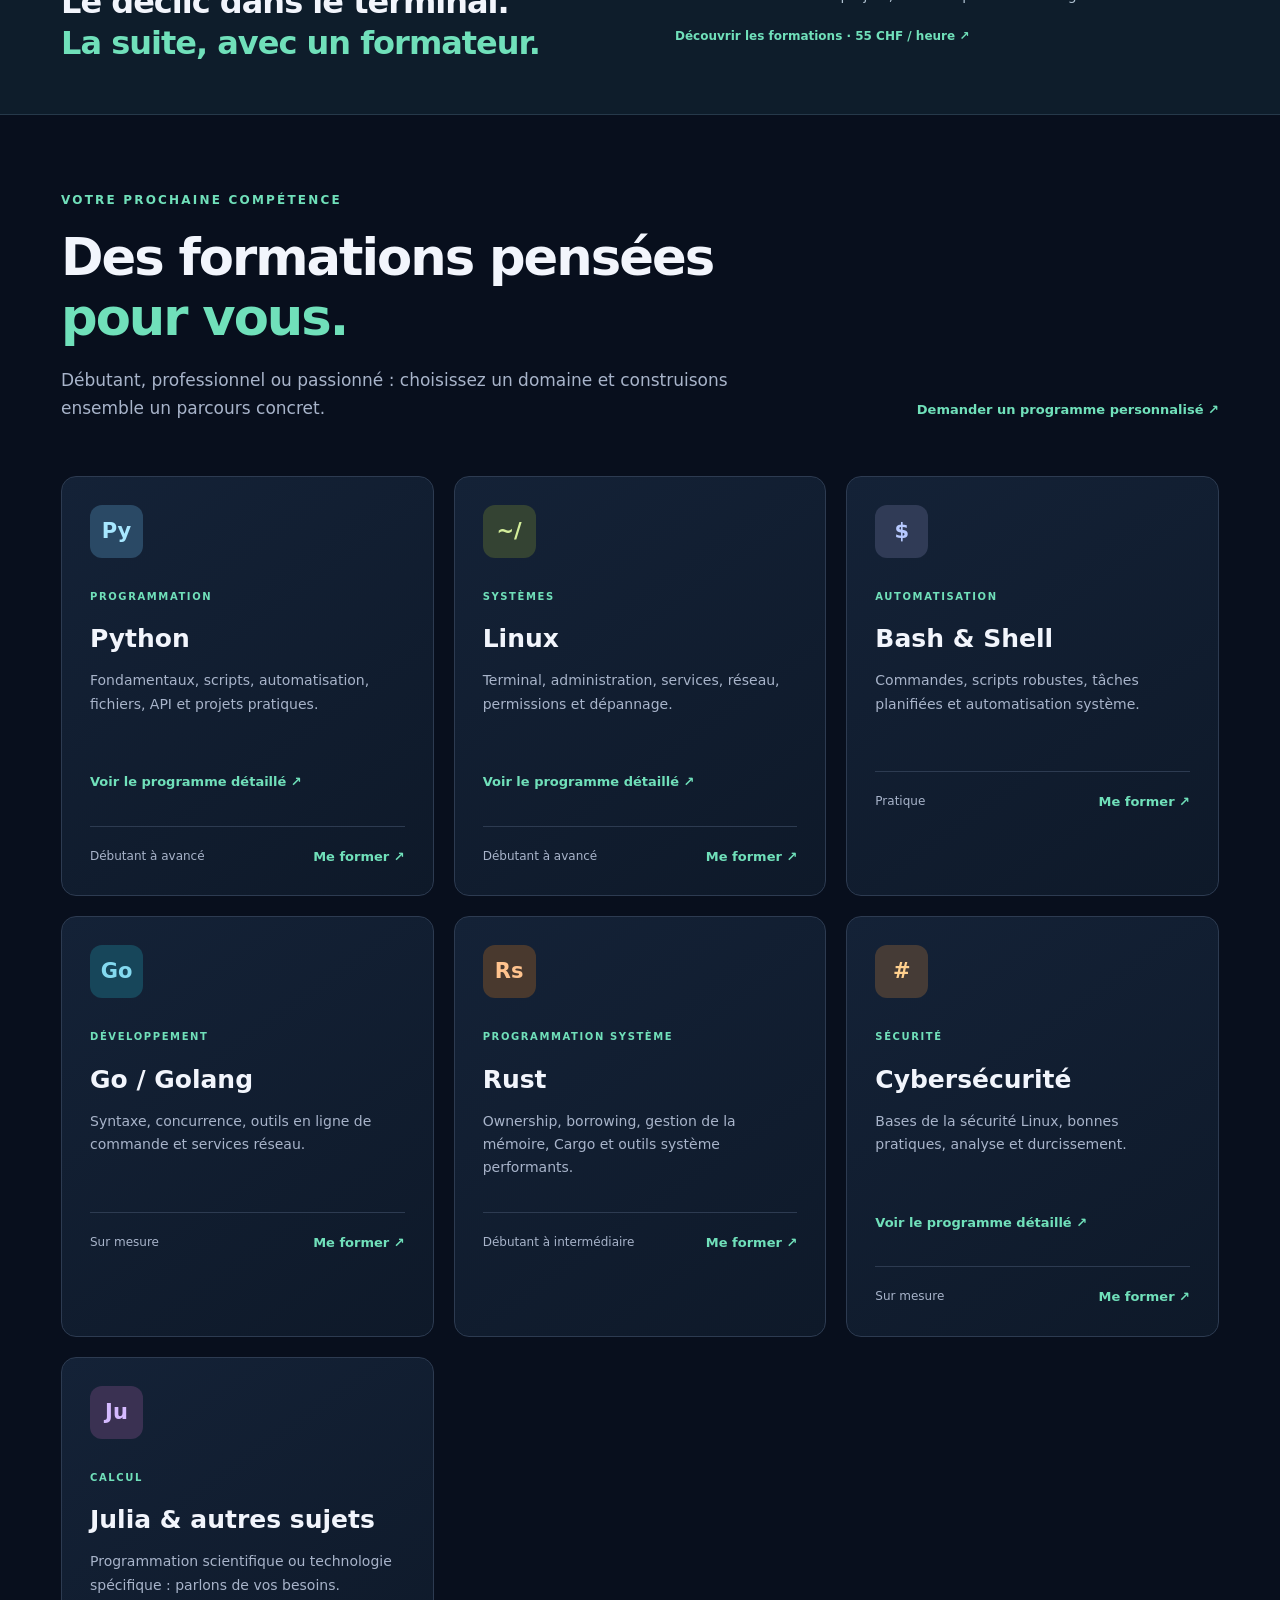
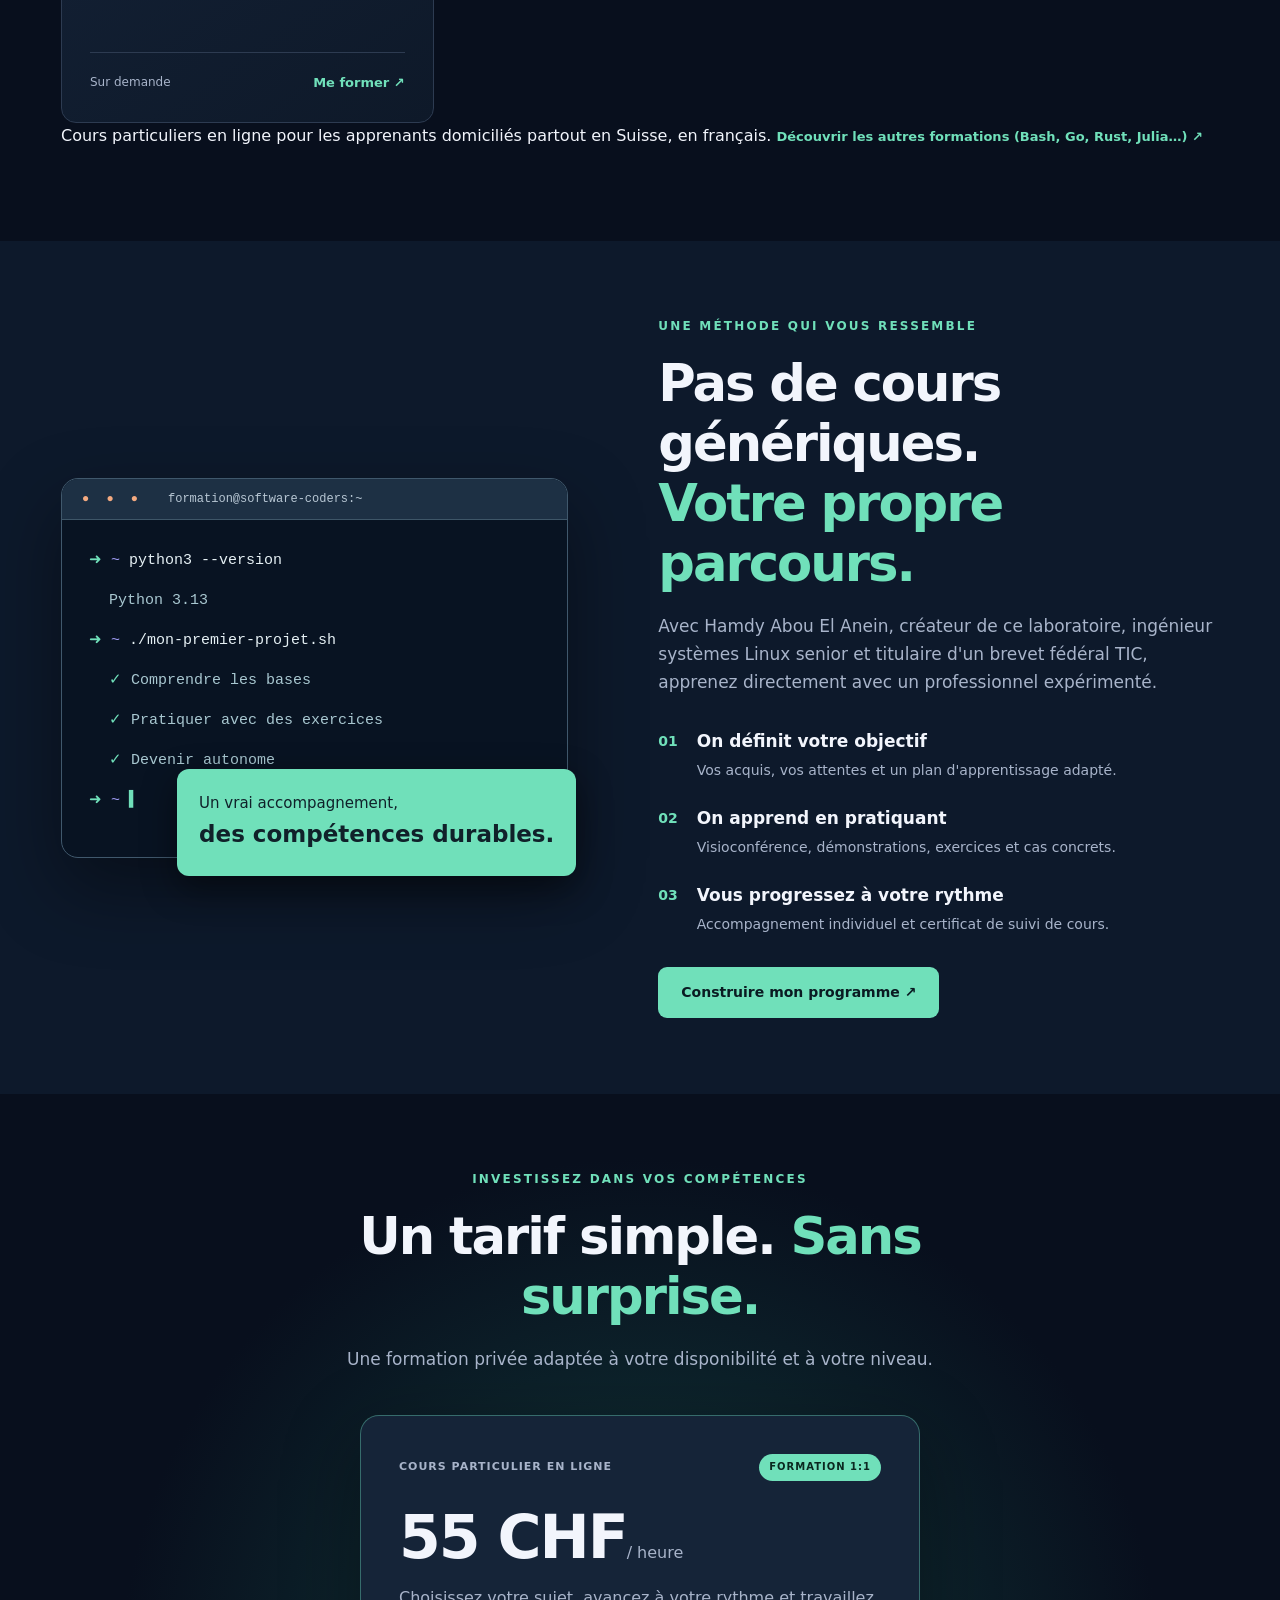
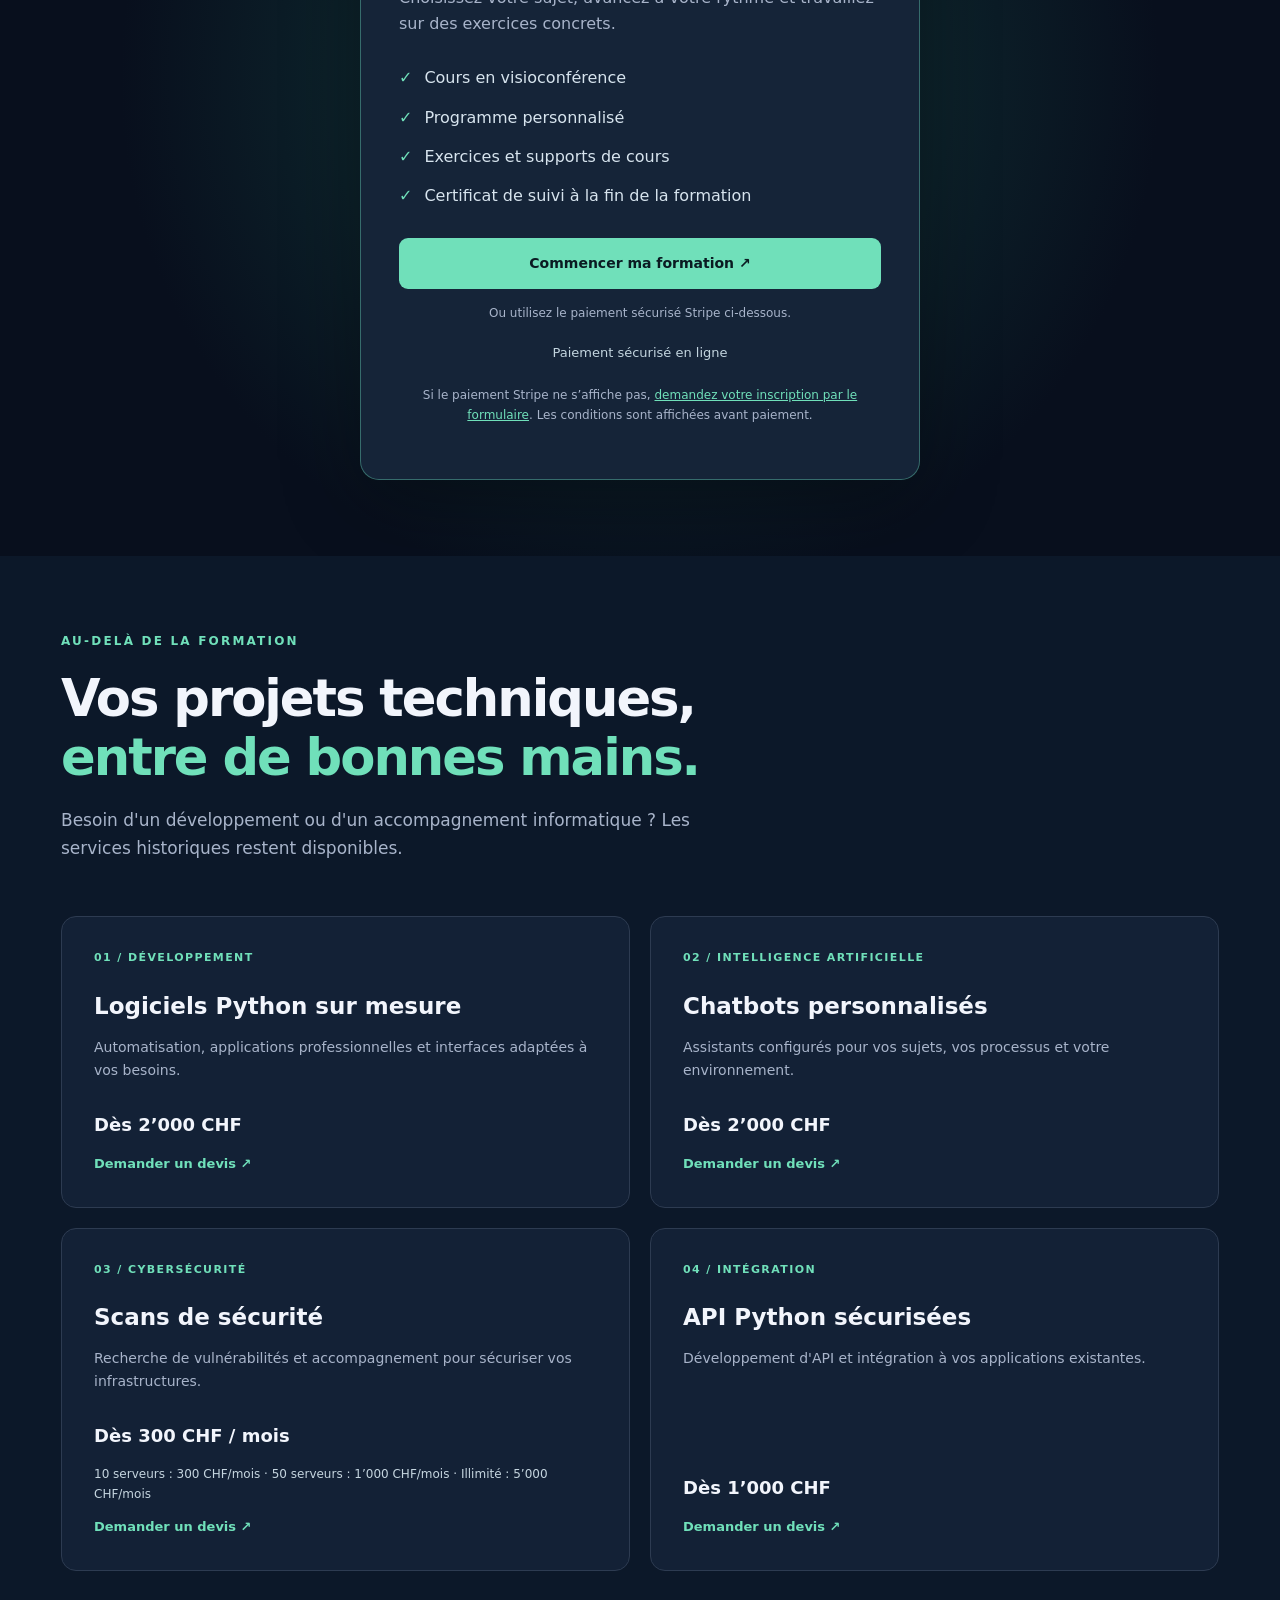
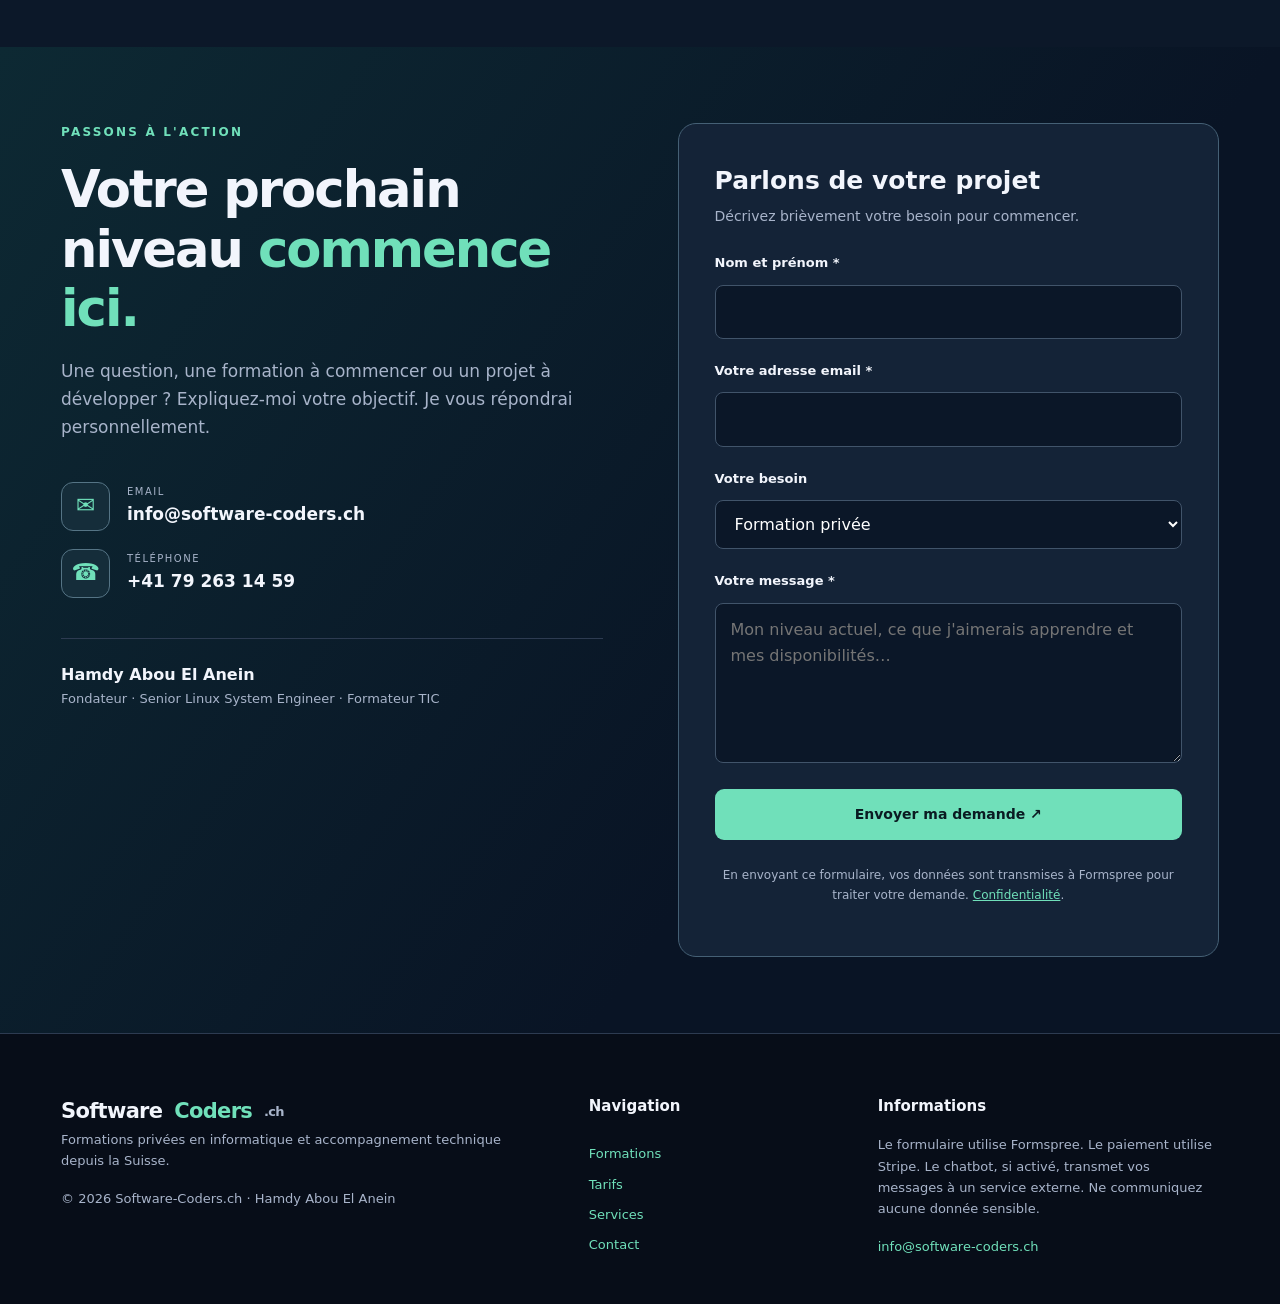
==== commit 666cf75f: "Clarify Swiss online training offer" ====
--- a/index.html
+++ b/index.html
@@ -3,18 +3,18 @@
 <head>
 <meta charset="utf-8">
 <meta name="viewport" content="width=device-width,initial-scale=1">
-<meta name="description" content="Entraînez-vous gratuitement sur un vrai Alpine Linux dans le navigateur. Un laboratoire conçu par Hamdy Abou El Anein, ingénieur Linux et formateur en Suisse.">
+<meta name="description" content="Formations informatiques individuelles en ligne partout en Suisse : Linux, Python, Bash, Go, Rust et cybersécurité avec Hamdy Abou El Anein.">
 <meta name="theme-color" content="#0b1221">
 <meta name="referrer" content="strict-origin-when-cross-origin">
 <link rel="canonical" href="https://software-coders.ch/">
 <link rel="icon" type="image/svg+xml" href="/img/favicon.svg">
 <link rel="stylesheet" href="/css/site.css?v=125ae7c93743">
 <link rel="stylesheet" href="/chatbot.css?v=bb7a020ccd58">
-<title>Linux Incident Arena & formations | Hamdy Abou El Anein</title>
+<title>Formations informatiques en ligne en Suisse | Software-Coders.ch</title>
 <meta property="og:type" content="website">
 <meta property="og:locale" content="fr_CH">
-<meta property="og:title" content="Linux Incident Arena — Hamdy Abou El Anein">
-<meta property="og:description" content="Quatre incidents à résoudre sur un vrai Alpine Linux, puis un accompagnement sur mesure pour progresser.">
+<meta property="og:title" content="Formations informatiques en ligne en Suisse — Software-Coders.ch">
+<meta property="og:description" content="Cours particuliers en visioconférence pour les personnes en Suisse : Linux, Python, Bash, Go, Rust et cybersécurité.">
 <meta property="og:url" content="https://software-coders.ch/">
 <meta property="og:image" content="https://software-coders.ch/img/linux-incident-arena-share.webp">
 <script type="application/ld+json">{"@context":"https://schema.org","@type":"ProfessionalService","name":"Software-Coders.ch","url":"https://software-coders.ch/","founder":{"@type":"Person","@id":"https://software-coders.ch/#hamdy-abou-el-anein","name":"Hamdy Abou El Anein","jobTitle":"Senior Linux System Engineer et formateur","url":"https://software-coders.ch/","sameAs":["https://github.com/hamdyaea","https://daylightlinux.ch/"]},"email":"info@software-coders.ch","telephone":"+41792631459","areaServed":"CH","availableLanguage":"fr","description":"Cours privés en ligne en programmation et systèmes Linux"}</script>
@@ -57,7 +57,7 @@
 <article class="course"><span class="course-icon rust">Rs</span><span class="course-type">PROGRAMMATION SYSTÈME</span><h3>Rust</h3><p>Ownership, borrowing, gestion de la mémoire, Cargo et outils système performants.</p><div class="course-footer"><span>Débutant à intermédiaire</span><a href="#contact" data-topic="Formation Rust">Me former ↗</a></div></article>
 <article class="course"><span class="course-icon cyber">#</span><span class="course-type">SÉCURITÉ</span><h3>Cybersécurité</h3><p>Bases de la sécurité Linux, bonnes pratiques, analyse et durcissement.</p><a class="course-detail-link" href="/formations/cybersecurite/">Voir le programme détaillé ↗</a><div class="course-footer"><span>Sur mesure</span><a href="#contact" data-topic="Formation cybersécurité">Me former ↗</a></div></article>
 <article class="course"><span class="course-icon julia">Ju</span><span class="course-type">CALCUL</span><h3>Julia & autres sujets</h3><p>Programmation scientifique ou technologie spécifique : parlons de vos besoins.</p><div class="course-footer"><span>Sur demande</span><a href="#contact" data-topic="Formation Julia ou autre">Me former ↗</a></div></article>
-</div></div></section>
+</div><p class="course-region-note">Cours particuliers en ligne pour les apprenants domiciliés partout en Suisse, en français. <a class="inline-link" href="/formations/autres/">Découvrir les autres formations (Bash, Go, Rust, Julia…) ↗</a></p></div></section>
 <section class="section method-section" id="methode"><div class="container method-grid"><div class="method-image"><div class="terminal-art" aria-label="Exemple de terminal de formation Linux"><div class="terminal-bar"><span class="dots">● ● ●</span><span>formation@software-coders:~</span></div><div class="terminal-content"><p><span class="term-green">➜</span> <span class="term-blue">~</span> python3 --version</p><p class="terminal-result">Python 3.13</p><p><span class="term-green">➜</span> <span class="term-blue">~</span> ./mon-premier-projet.sh</p><p class="terminal-result"><span class="term-green">✓</span> Comprendre les bases</p><p class="terminal-result"><span class="term-green">✓</span> Pratiquer avec des exercices</p><p class="terminal-result"><span class="term-green">✓</span> Devenir autonome</p><p><span class="term-green">➜</span> <span class="term-blue">~</span> <span class="cursor">▍</span></p></div></div><div class="method-sticker">Un vrai accompagnement,<br><strong>des compétences durables.</strong></div></div><div><p class="eyebrow">UNE MÉTHODE QUI VOUS RESSEMBLE</p><h2>Pas de cours génériques.<br><em>Votre propre parcours.</em></h2><p class="section-lead">Avec Hamdy Abou El Anein, créateur de ce laboratoire, ingénieur systèmes Linux senior et titulaire d'un brevet fédéral TIC, apprenez directement avec un professionnel expérimenté.</p>
 <div class="steps"><div><span>01</span><div><h3>On définit votre objectif</h3><p>Vos acquis, vos attentes et un plan d'apprentissage adapté.</p></div></div><div><span>02</span><div><h3>On apprend en pratiquant</h3><p>Visioconférence, démonstrations, exercices et cas concrets.</p></div></div><div><span>03</span><div><h3>Vous progressez à votre rythme</h3><p>Accompagnement individuel et certificat de suivi de cours.</p></div></div></div>
 <a class="button primary" href="#contact">Construire mon programme ↗</a></div></div></section>
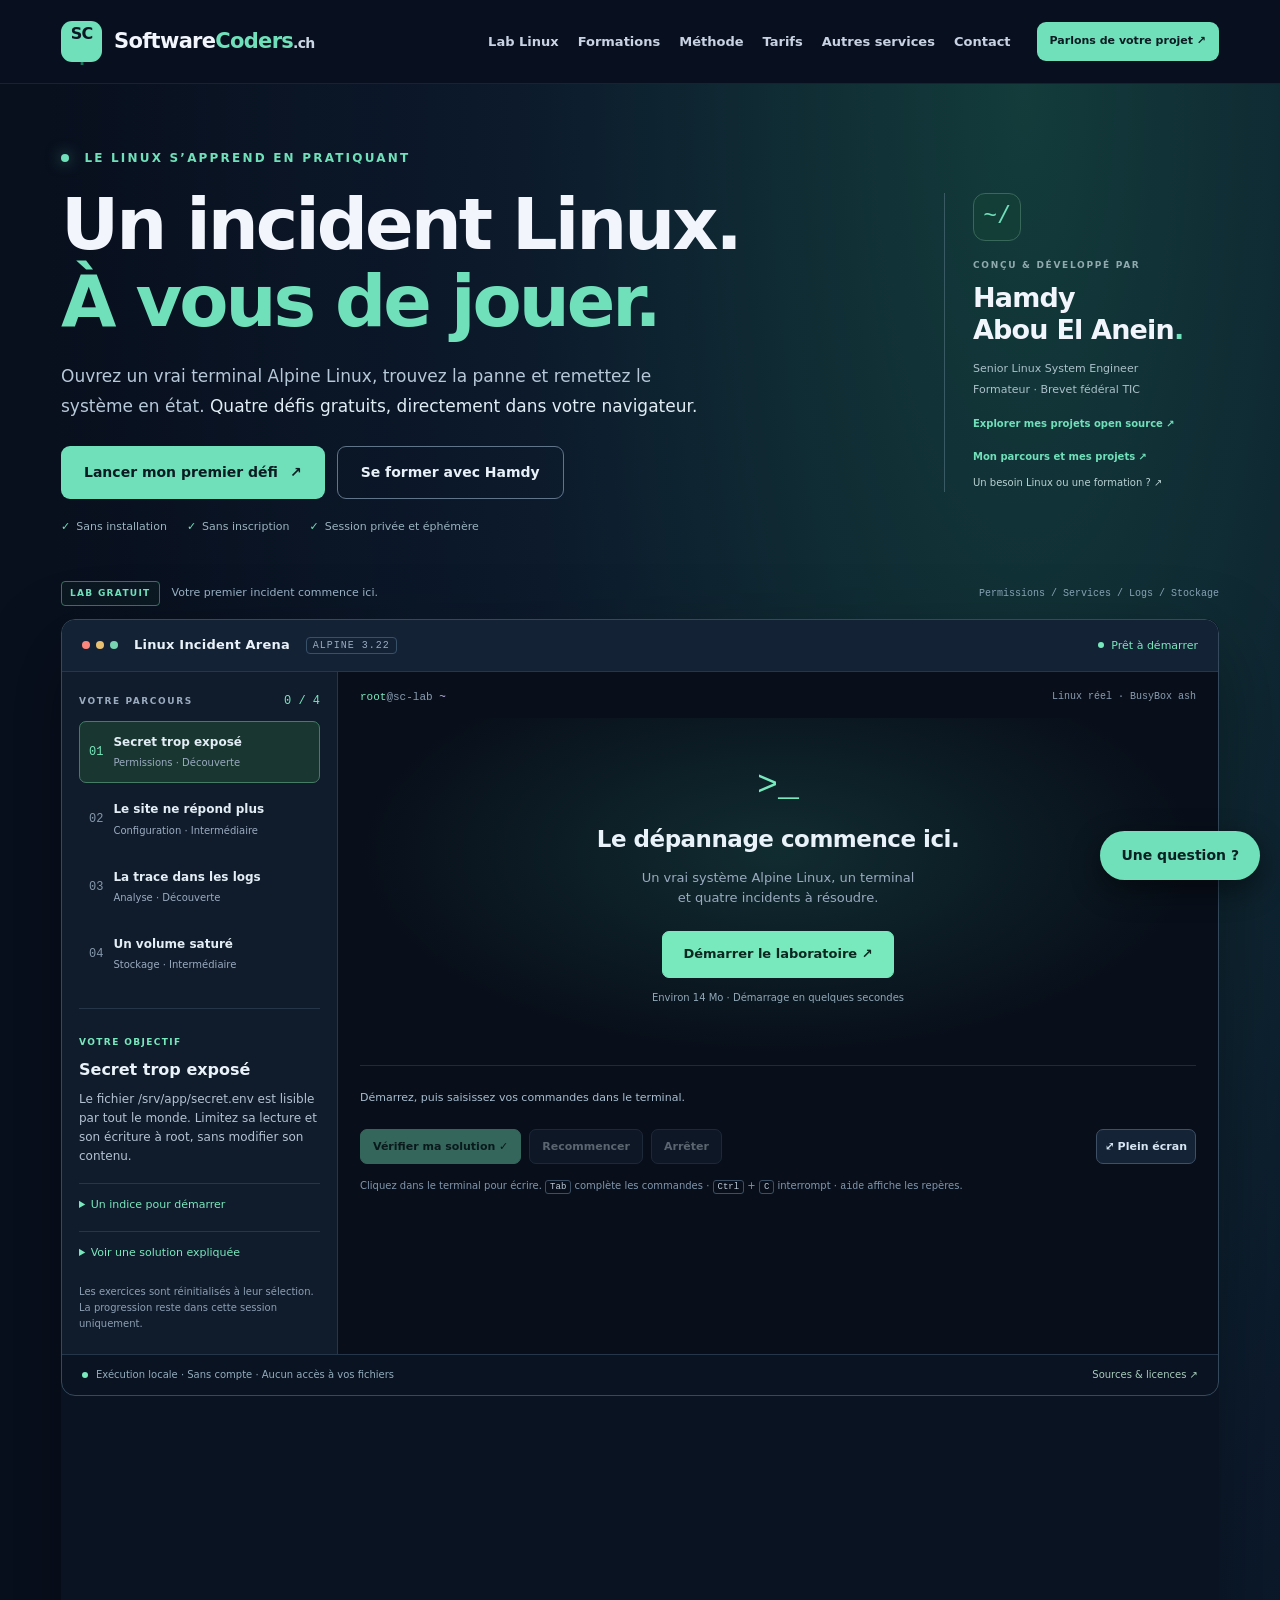
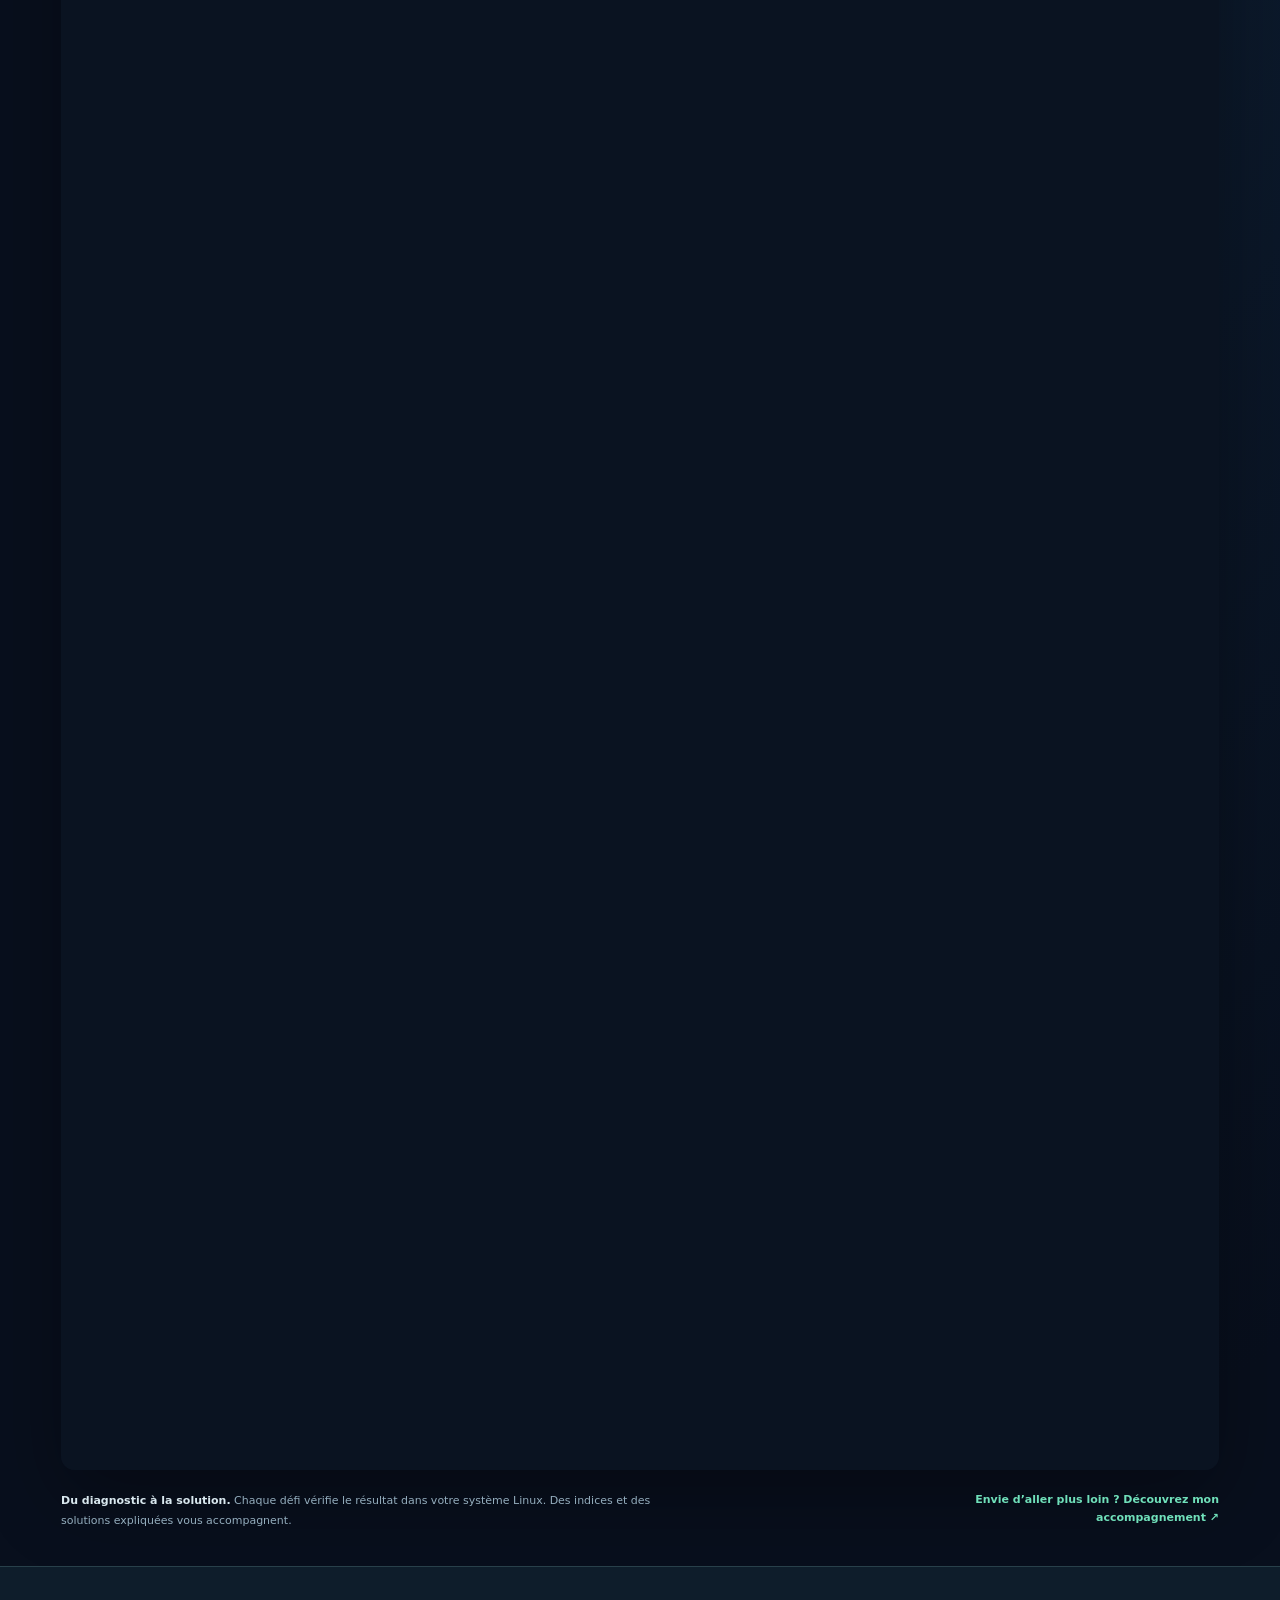
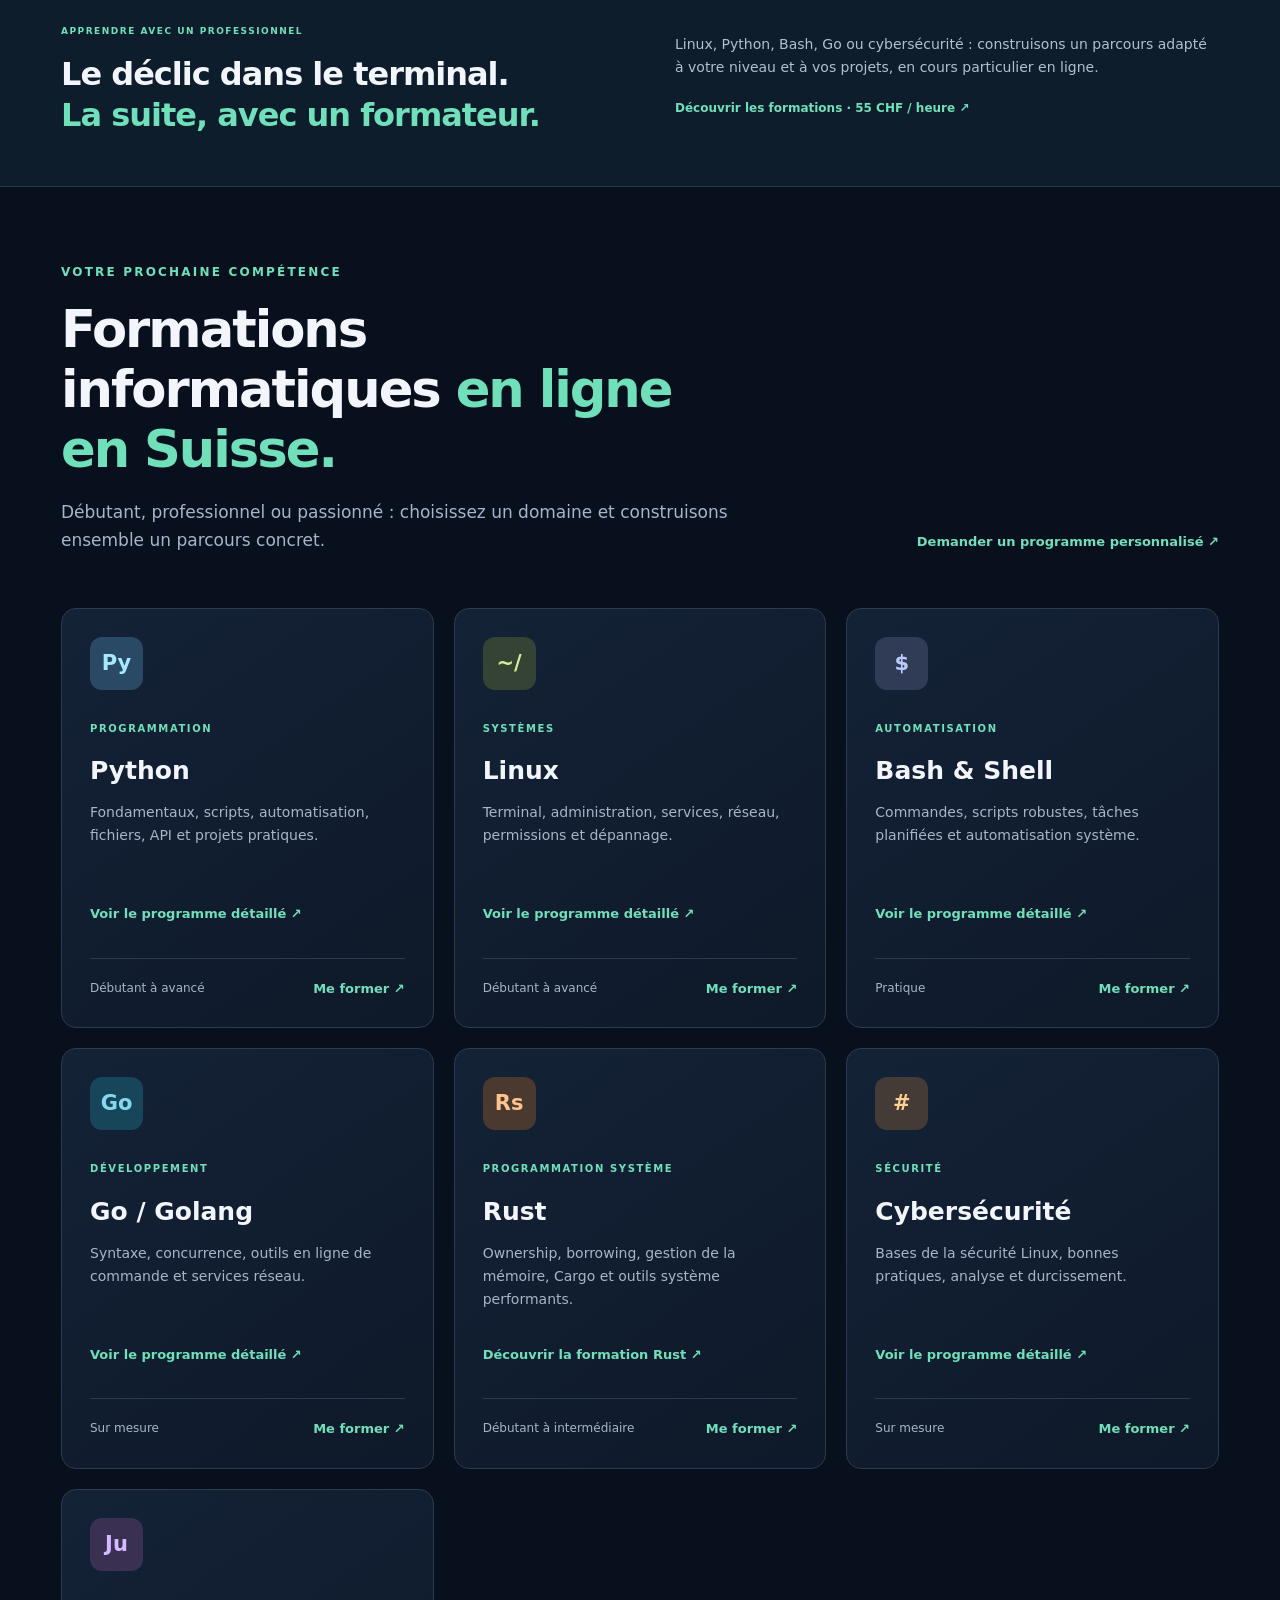
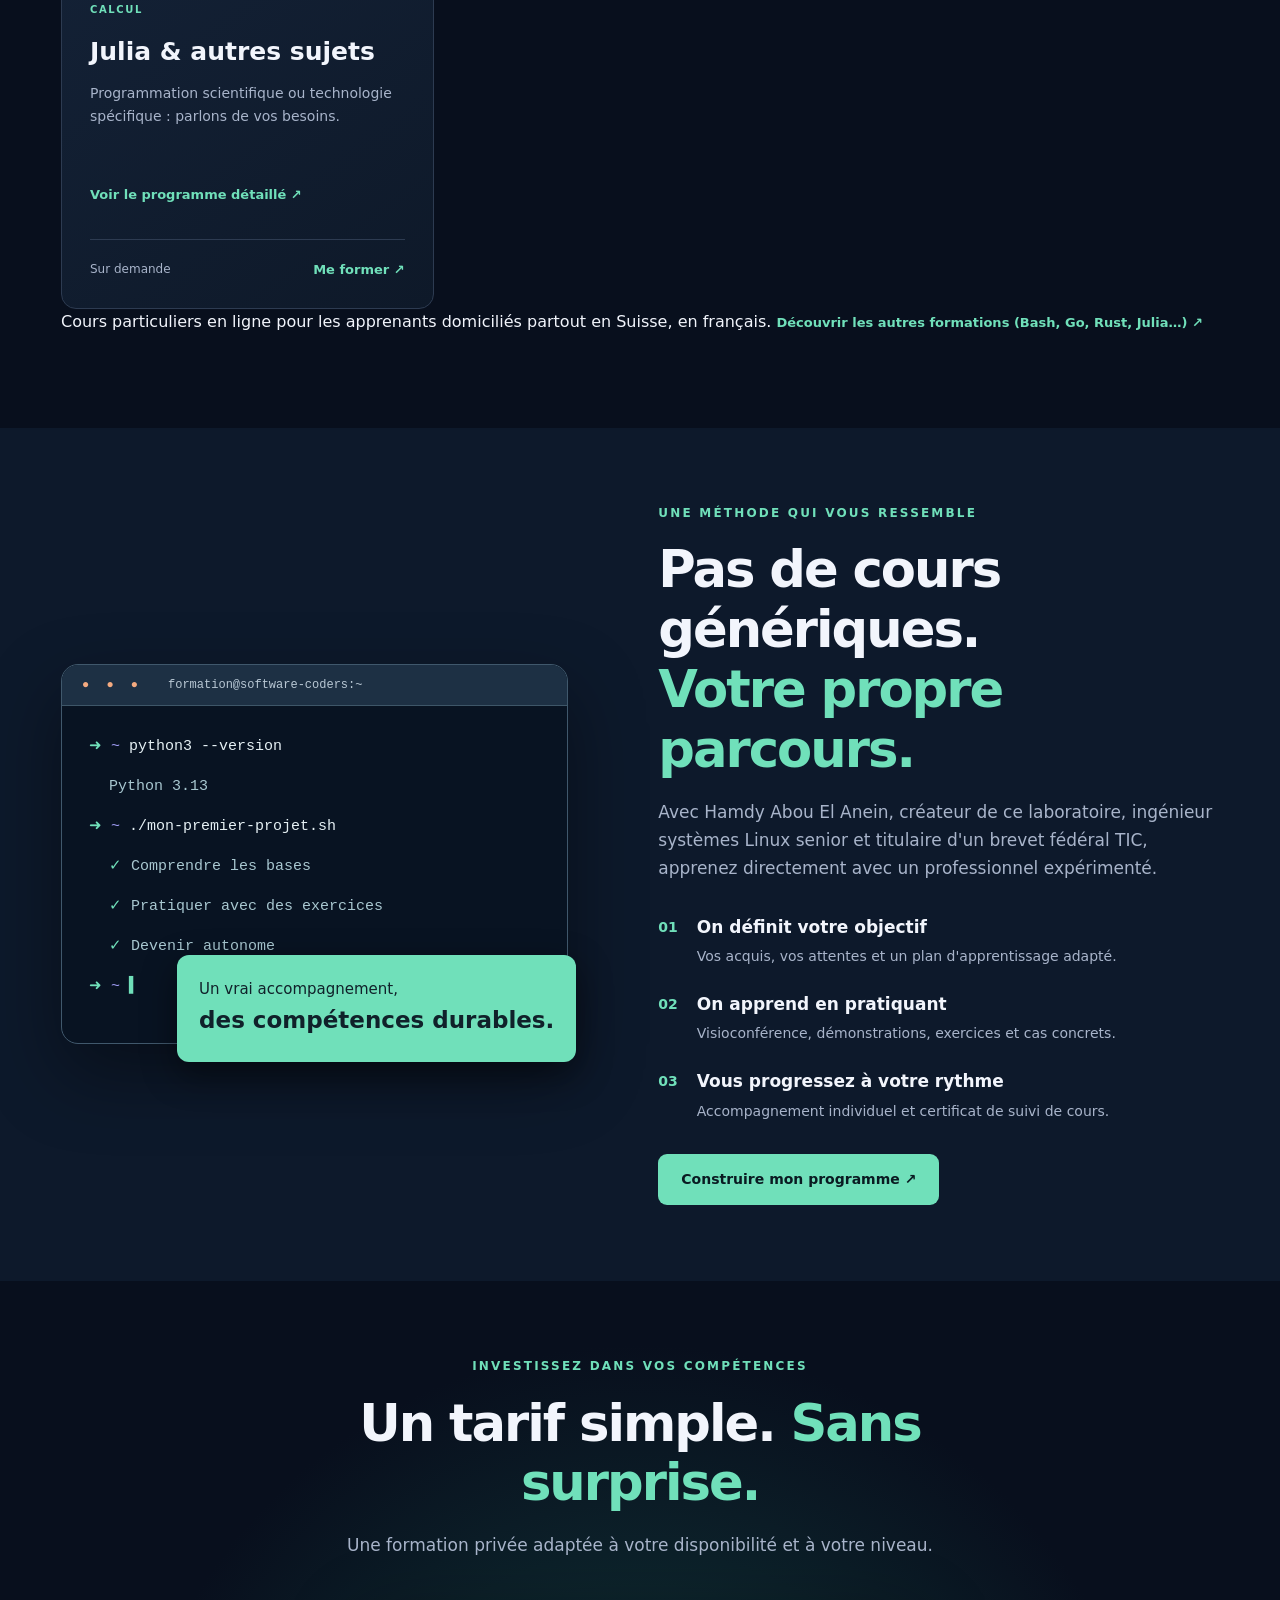
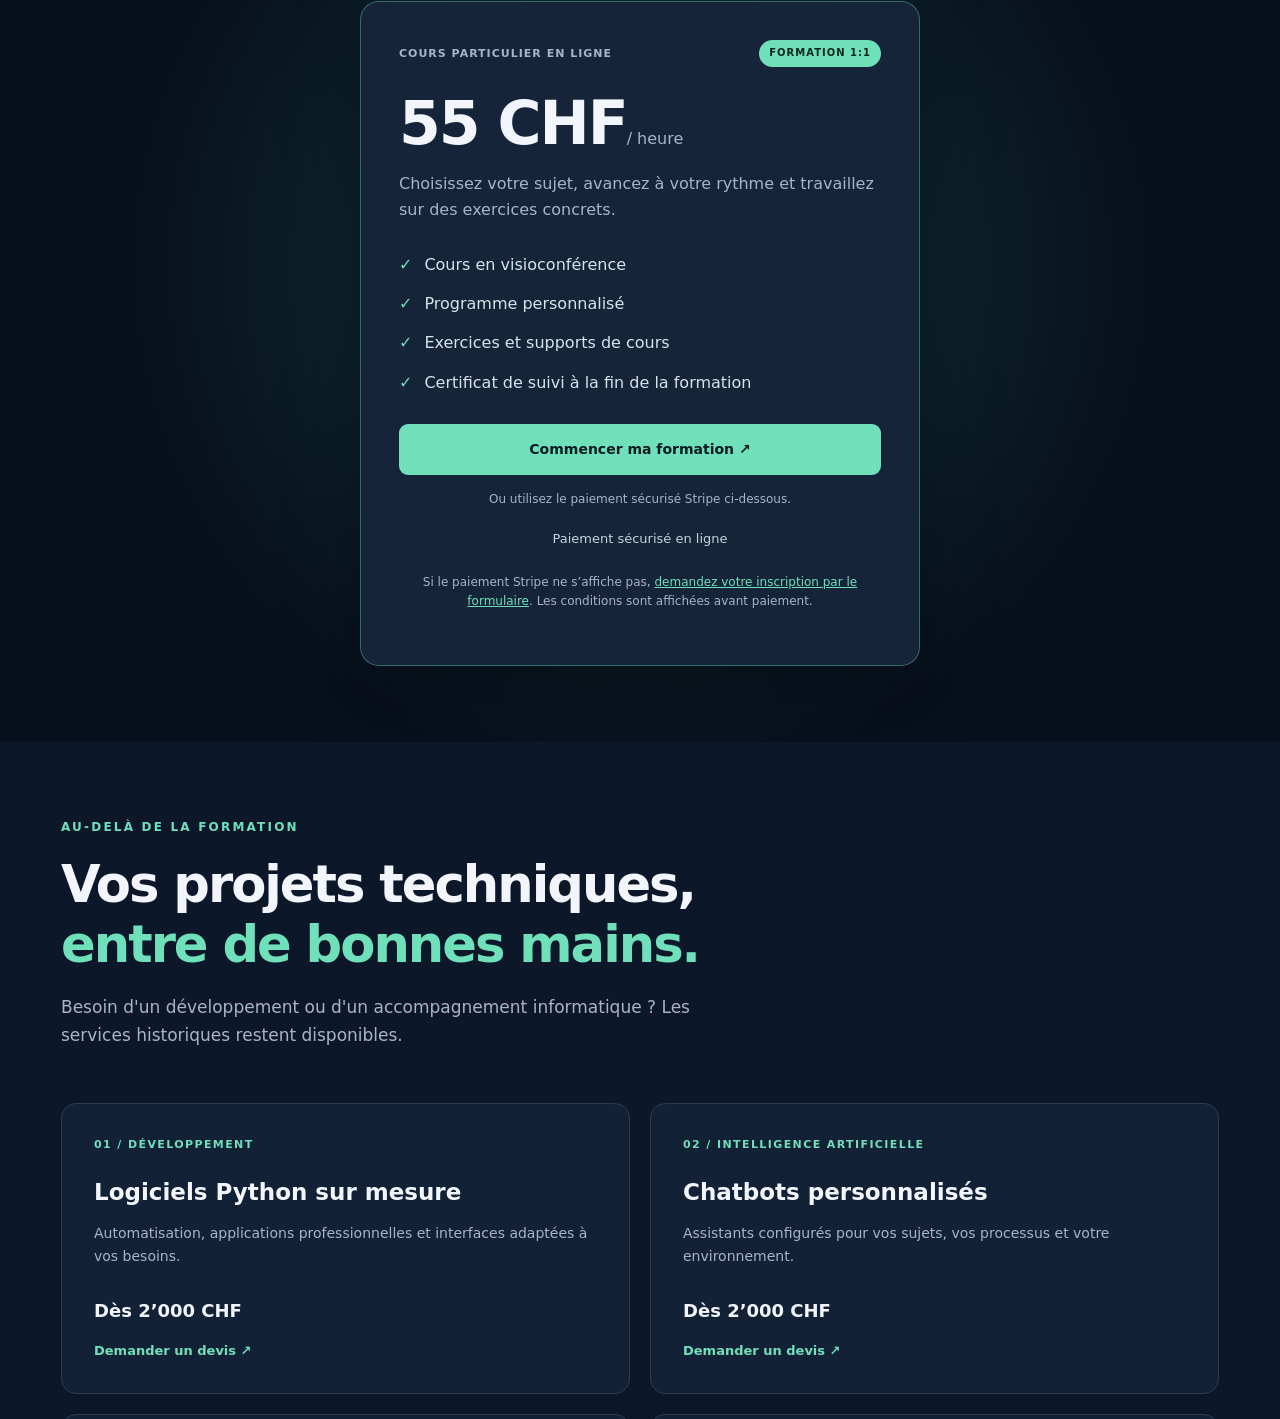
==== commit 7414d677: "Add individual Swiss online courses and Hamdy author profile" ====
--- a/index.html
+++ b/index.html
@@ -10,14 +10,14 @@
 <link rel="icon" type="image/svg+xml" href="/img/favicon.svg">
 <link rel="stylesheet" href="/css/site.css?v=125ae7c93743">
 <link rel="stylesheet" href="/chatbot.css?v=bb7a020ccd58">
-<title>Formations informatiques en ligne en Suisse | Software-Coders.ch</title>
+<title>Formations en ligne en Suisse | Hamdy Abou El Anein</title>
 <meta property="og:type" content="website">
 <meta property="og:locale" content="fr_CH">
 <meta property="og:title" content="Formations informatiques en ligne en Suisse — Software-Coders.ch">
 <meta property="og:description" content="Cours particuliers en visioconférence pour les personnes en Suisse : Linux, Python, Bash, Go, Rust et cybersécurité.">
 <meta property="og:url" content="https://software-coders.ch/">
 <meta property="og:image" content="https://software-coders.ch/img/linux-incident-arena-share.webp">
-<script type="application/ld+json">{"@context":"https://schema.org","@type":"ProfessionalService","name":"Software-Coders.ch","url":"https://software-coders.ch/","founder":{"@type":"Person","@id":"https://software-coders.ch/#hamdy-abou-el-anein","name":"Hamdy Abou El Anein","jobTitle":"Senior Linux System Engineer et formateur","url":"https://software-coders.ch/","sameAs":["https://github.com/hamdyaea","https://daylightlinux.ch/"]},"email":"info@software-coders.ch","telephone":"+41792631459","areaServed":"CH","availableLanguage":"fr","description":"Cours privés en ligne en programmation et systèmes Linux"}</script>
+<script type="application/ld+json">{"@context":"https://schema.org","@type":"ProfessionalService","name":"Software-Coders.ch","url":"https://software-coders.ch/","founder":{"@type":"Person","@id":"https://software-coders.ch/hamdy-abou-el-anein/#person","name":"Hamdy Abou El Anein","jobTitle":"Senior Linux System Engineer et formateur","url":"https://software-coders.ch/","sameAs":["https://github.com/hamdyaea","https://daylightlinux.ch/"]},"email":"info@software-coders.ch","telephone":"+41792631459","areaServed":"CH","availableLanguage":"fr","description":"Cours privés en ligne en programmation et systèmes Linux"}</script>
 </head>
 <body>
 <a class="skip" href="#contenu">Aller au contenu</a>
@@ -40,7 +40,7 @@
 <p class="arena-lead">Ouvrez un vrai terminal Alpine Linux, trouvez la panne et remettez le système en état. <strong>Quatre défis gratuits, directement dans votre navigateur.</strong></p>
 <div class="hero-actions"><button class="button primary" type="button" id="launch-arena">Lancer mon premier défi <span aria-hidden="true">↗</span></button><a class="button ghost" href="#formations">Se former avec Hamdy</a></div>
 <div class="arena-promises"><span>Sans installation</span><span>Sans inscription</span><span>Session privée et éphémère</span></div></div>
-<aside class="expert-note" aria-label="Votre formateur"><span class="expert-symbol" aria-hidden="true">~/</span><p>CONÇU & DÉVELOPPÉ PAR</p><h2>Hamdy <br>Abou El Anein<span>.</span></h2><div>Senior Linux System Engineer<br>Formateur · Brevet fédéral TIC</div><a href="https://github.com/hamdyaea" target="_blank" rel="noopener">Explorer mes projets open source ↗</a><a class="expert-contact" href="#contact">Un besoin Linux ou une formation ? ↗</a></aside>
+<aside class="expert-note" aria-label="Votre formateur"><span class="expert-symbol" aria-hidden="true">~/</span><p>CONÇU & DÉVELOPPÉ PAR</p><h2>Hamdy <br>Abou El Anein<span>.</span></h2><div>Senior Linux System Engineer<br>Formateur · Brevet fédéral TIC</div><a href="https://github.com/hamdyaea" target="_blank" rel="noopener">Explorer mes projets open source ↗</a><a href="/hamdy-abou-el-anein/">Mon parcours et mes projets ↗</a><a class="expert-contact" href="#contact">Un besoin Linux ou une formation ? ↗</a></aside>
 </div>
 <div class="lab-caption" id="laboratoire"><div><span class="lab-badge">LAB GRATUIT</span><span>Votre premier incident commence ici.</span></div><span>Permissions / Services / Logs / Stockage</span></div>
 <iframe id="arena-frame" class="arena-frame" src="/arena/" title="Linux Incident Arena : terminal Alpine Linux et quatre exercices de dépannage" allow="fullscreen" loading="eager"></iframe>
@@ -48,15 +48,15 @@
 </div></section>
 <section class="mentor-band"><div class="container"><div><span class="eyebrow">APPRENDRE AVEC UN PROFESSIONNEL</span><h2>Le déclic dans le terminal.<br><em>La suite, avec un formateur.</em></h2></div><div><p>Linux, Python, Bash, Go ou cybersécurité : construisons un parcours adapté à votre niveau et à vos projets, en cours particulier en ligne.</p><a href="#formations" class="inline-link">Découvrir les formations · 55 CHF / heure ↗</a></div></div></section>
 <section class="section" id="formations"><div class="container">
-<div class="section-head"><div><p class="eyebrow">VOTRE PROCHAINE COMPÉTENCE</p><h2>Des formations pensées <em>pour vous.</em></h2><p>Débutant, professionnel ou passionné : choisissez un domaine et construisons ensemble un parcours concret.</p></div><a href="#contact" class="inline-link">Demander un programme personnalisé ↗</a></div>
+<div class="section-head"><div><p class="eyebrow">VOTRE PROCHAINE COMPÉTENCE</p><h2>Formations informatiques <em>en ligne en Suisse.</em></h2><p>Débutant, professionnel ou passionné : choisissez un domaine et construisons ensemble un parcours concret.</p></div><a href="#contact" class="inline-link">Demander un programme personnalisé ↗</a></div>
 <div class="course-grid">
 <article class="course"><span class="course-icon">Py</span><span class="course-type">PROGRAMMATION</span><h3>Python</h3><p>Fondamentaux, scripts, automatisation, fichiers, API et projets pratiques.</p><a class="course-detail-link" href="/formations/python/">Voir le programme détaillé ↗</a><div class="course-footer"><span>Débutant à avancé</span><a href="#contact" data-topic="Formation Python">Me former ↗</a></div></article>
 <article class="course"><span class="course-icon linux">~/</span><span class="course-type">SYSTÈMES</span><h3>Linux</h3><p>Terminal, administration, services, réseau, permissions et dépannage.</p><a class="course-detail-link" href="/formations/linux/">Voir le programme détaillé ↗</a><div class="course-footer"><span>Débutant à avancé</span><a href="#contact" data-topic="Formation Linux">Me former ↗</a></div></article>
-<article class="course"><span class="course-icon bash">$</span><span class="course-type">AUTOMATISATION</span><h3>Bash & Shell</h3><p>Commandes, scripts robustes, tâches planifiées et automatisation système.</p><div class="course-footer"><span>Pratique</span><a href="#contact" data-topic="Formation Bash">Me former ↗</a></div></article>
-<article class="course"><span class="course-icon go">Go</span><span class="course-type">DÉVELOPPEMENT</span><h3>Go / Golang</h3><p>Syntaxe, concurrence, outils en ligne de commande et services réseau.</p><div class="course-footer"><span>Sur mesure</span><a href="#contact" data-topic="Formation Go">Me former ↗</a></div></article>
-<article class="course"><span class="course-icon rust">Rs</span><span class="course-type">PROGRAMMATION SYSTÈME</span><h3>Rust</h3><p>Ownership, borrowing, gestion de la mémoire, Cargo et outils système performants.</p><div class="course-footer"><span>Débutant à intermédiaire</span><a href="#contact" data-topic="Formation Rust">Me former ↗</a></div></article>
+<article class="course"><span class="course-icon bash">$</span><span class="course-type">AUTOMATISATION</span><h3>Bash & Shell</h3><p>Commandes, scripts robustes, tâches planifiées et automatisation système.</p><a class="course-detail-link" href="/formations/bash/">Voir le programme détaillé ↗</a><div class="course-footer"><span>Pratique</span><a href="#contact" data-topic="Formation Bash">Me former ↗</a></div></article>
+<article class="course"><span class="course-icon go">Go</span><span class="course-type">DÉVELOPPEMENT</span><h3>Go / Golang</h3><p>Syntaxe, concurrence, outils en ligne de commande et services réseau.</p><a class="course-detail-link" href="/formations/go/">Voir le programme détaillé ↗</a><div class="course-footer"><span>Sur mesure</span><a href="#contact" data-topic="Formation Go">Me former ↗</a></div></article>
+<article class="course"><span class="course-icon rust">Rs</span><span class="course-type">PROGRAMMATION SYSTÈME</span><h3>Rust</h3><p>Ownership, borrowing, gestion de la mémoire, Cargo et outils système performants.</p><a class="course-detail-link" href="/formations/rust/">Découvrir la formation Rust ↗</a><div class="course-footer"><span>Débutant à intermédiaire</span><a href="#contact" data-topic="Formation Rust">Me former ↗</a></div></article>
 <article class="course"><span class="course-icon cyber">#</span><span class="course-type">SÉCURITÉ</span><h3>Cybersécurité</h3><p>Bases de la sécurité Linux, bonnes pratiques, analyse et durcissement.</p><a class="course-detail-link" href="/formations/cybersecurite/">Voir le programme détaillé ↗</a><div class="course-footer"><span>Sur mesure</span><a href="#contact" data-topic="Formation cybersécurité">Me former ↗</a></div></article>
-<article class="course"><span class="course-icon julia">Ju</span><span class="course-type">CALCUL</span><h3>Julia & autres sujets</h3><p>Programmation scientifique ou technologie spécifique : parlons de vos besoins.</p><div class="course-footer"><span>Sur demande</span><a href="#contact" data-topic="Formation Julia ou autre">Me former ↗</a></div></article>
+<article class="course"><span class="course-icon julia">Ju</span><span class="course-type">CALCUL</span><h3>Julia & autres sujets</h3><p>Programmation scientifique ou technologie spécifique : parlons de vos besoins.</p><a class="course-detail-link" href="/formations/julia/">Voir le programme détaillé ↗</a><div class="course-footer"><span>Sur demande</span><a href="#contact" data-topic="Formation Julia ou autre">Me former ↗</a></div></article>
 </div><p class="course-region-note">Cours particuliers en ligne pour les apprenants domiciliés partout en Suisse, en français. <a class="inline-link" href="/formations/autres/">Découvrir les autres formations (Bash, Go, Rust, Julia…) ↗</a></p></div></section>
 <section class="section method-section" id="methode"><div class="container method-grid"><div class="method-image"><div class="terminal-art" aria-label="Exemple de terminal de formation Linux"><div class="terminal-bar"><span class="dots">● ● ●</span><span>formation@software-coders:~</span></div><div class="terminal-content"><p><span class="term-green">➜</span> <span class="term-blue">~</span> python3 --version</p><p class="terminal-result">Python 3.13</p><p><span class="term-green">➜</span> <span class="term-blue">~</span> ./mon-premier-projet.sh</p><p class="terminal-result"><span class="term-green">✓</span> Comprendre les bases</p><p class="terminal-result"><span class="term-green">✓</span> Pratiquer avec des exercices</p><p class="terminal-result"><span class="term-green">✓</span> Devenir autonome</p><p><span class="term-green">➜</span> <span class="term-blue">~</span> <span class="cursor">▍</span></p></div></div><div class="method-sticker">Un vrai accompagnement,<br><strong>des compétences durables.</strong></div></div><div><p class="eyebrow">UNE MÉTHODE QUI VOUS RESSEMBLE</p><h2>Pas de cours génériques.<br><em>Votre propre parcours.</em></h2><p class="section-lead">Avec Hamdy Abou El Anein, créateur de ce laboratoire, ingénieur systèmes Linux senior et titulaire d'un brevet fédéral TIC, apprenez directement avec un professionnel expérimenté.</p>
 <div class="steps"><div><span>01</span><div><h3>On définit votre objectif</h3><p>Vos acquis, vos attentes et un plan d'apprentissage adapté.</p></div></div><div><span>02</span><div><h3>On apprend en pratiquant</h3><p>Visioconférence, démonstrations, exercices et cas concrets.</p></div></div><div><span>03</span><div><h3>Vous progressez à votre rythme</h3><p>Accompagnement individuel et certificat de suivi de cours.</p></div></div></div>
@@ -66,7 +66,7 @@
 <section class="section services-section" id="services"><div class="container"><div class="section-head"><div><p class="eyebrow">AU-DELÀ DE LA FORMATION</p><h2>Vos projets techniques, <em>entre de bonnes mains.</em></h2><p>Besoin d'un développement ou d'un accompagnement informatique ? Les services historiques restent disponibles.</p></div></div>
 <div class="service-grid"><article><div class="service-number">01 / DÉVELOPPEMENT</div><h3>Logiciels Python sur mesure</h3><p>Automatisation, applications professionnelles et interfaces adaptées à vos besoins.</p><strong>Dès 2’000 CHF</strong><a href="#contact" data-topic="Logiciel Python sur mesure">Demander un devis ↗</a></article><article><div class="service-number">02 / INTELLIGENCE ARTIFICIELLE</div><h3>Chatbots personnalisés</h3><p>Assistants configurés pour vos sujets, vos processus et votre environnement.</p><strong>Dès 2’000 CHF</strong><a href="#contact" data-topic="Chatbot IA personnalisé">Demander un devis ↗</a></article><article><div class="service-number">03 / CYBERSÉCURITÉ</div><h3>Scans de sécurité</h3><p>Recherche de vulnérabilités et accompagnement pour sécuriser vos infrastructures.</p><strong>Dès 300 CHF / mois</strong><p class="service-tiers">10 serveurs : 300 CHF/mois · 50 serveurs : 1’000 CHF/mois · Illimité : 5’000 CHF/mois</p><a href="#contact" data-topic="Scan de sécurité">Demander un devis ↗</a></article><article><div class="service-number">04 / INTÉGRATION</div><h3>API Python sécurisées</h3><p>Développement d'API et intégration à vos applications existantes.</p><strong>Dès 1’000 CHF</strong><a href="#contact" data-topic="API Python sécurisée">Demander un devis ↗</a></article></div></div></section>
 <section class="section contact-section" id="contact"><div class="container contact-grid"><div><p class="eyebrow">PASSONS À L'ACTION</p><h2>Votre prochain niveau <em>commence ici.</em></h2><p class="section-lead">Une question, une formation à commencer ou un projet à développer ? Expliquez-moi votre objectif. Je vous répondrai personnellement.</p><div class="contact-details"><a href="mailto:info@software-coders.ch"><span>✉</span><div><small>EMAIL</small><strong>info@software-coders.ch</strong></div></a><a href="tel:+41792631459"><span>☎</span><div><small>TÉLÉPHONE</small><strong>+41 79 263 14 59</strong></div></a></div><div class="founder"><strong>Hamdy Abou El Anein</strong><span>Fondateur · Senior Linux System Engineer · Formateur TIC</span></div></div>
-<div class="contact-form-card"><h3>Parlons de votre projet</h3><p>Décrivez brièvement votre besoin pour commencer.</p><form action="https://formspree.io/f/xwplwval" method="POST" id="contact-form"><label for="name">Nom et prénom *</label><input id="name" name="name" required autocomplete="name" maxlength="120"><label for="email">Votre adresse email *</label><input id="email" name="email" type="email" required autocomplete="email" maxlength="254"><label for="subject">Votre besoin</label><select id="subject" name="subject"><option value="Formation privée">Formation privée</option><option value="Formation Python">Python</option><option value="Formation Linux">Linux</option><option value="Formation Bash">Bash</option><option value="Formation Go">Go</option><option value="Formation Rust">Rust</option><option value="Formation cybersécurité">Cybersécurité</option><option value="Développement logiciel">Développement logiciel</option><option value="Autre demande">Autre demande</option></select><label for="message">Votre message *</label><textarea id="message" name="message" rows="5" required maxlength="4000" placeholder="Mon niveau actuel, ce que j'aimerais apprendre et mes disponibilités…"></textarea><input type="hidden" name="_subject" value="Nouvelle demande Software-Coders.ch"><button class="button primary wide" type="submit">Envoyer ma demande ↗</button><p class="small-note">En envoyant ce formulaire, vos données sont transmises à Formspree pour traiter votre demande. <a href="#confidentialite">Confidentialité</a>.</p></form></div></div></section>
+<div class="contact-form-card"><h3>Parlons de votre projet</h3><p>Décrivez brièvement votre besoin pour commencer.</p><form action="https://formspree.io/f/xwplwval" method="POST" id="contact-form"><label for="name">Nom et prénom *</label><input id="name" name="name" required autocomplete="name" maxlength="120"><label for="email">Votre adresse email *</label><input id="email" name="email" type="email" required autocomplete="email" maxlength="254"><label for="subject">Votre besoin</label><select id="subject" name="subject"><option value="Formation privée">Formation privée</option><option value="Formation Python">Python</option><option value="Formation Linux">Linux</option><option value="Formation Bash">Bash</option><option value="Formation Go">Go</option><option value="Formation Rust">Rust</option><option value="Formation Julia ou autre">Julia</option><option value="Formation cybersécurité">Cybersécurité</option><option value="Développement logiciel">Développement logiciel</option><option value="Autre demande">Autre demande</option></select><label for="message">Votre message *</label><textarea id="message" name="message" rows="5" required maxlength="4000" placeholder="Mon niveau actuel, ce que j'aimerais apprendre et mes disponibilités…"></textarea><input type="hidden" name="_subject" value="Nouvelle demande Software-Coders.ch"><button class="button primary wide" type="submit">Envoyer ma demande ↗</button><p class="small-note">En envoyant ce formulaire, vos données sont transmises à Formspree pour traiter votre demande. <a href="#confidentialite">Confidentialité</a>.</p></form></div></div></section>
 </main>
 <footer class="footer"><div class="container footer-grid"><div><a class="brand" href="#accueil">Software<span class="brand-accent">Coders</span><small>.ch</small></a><p>Formations privées en informatique et accompagnement technique depuis la Suisse.</p><small>© <span id="year">2026</span> Software-Coders.ch · Hamdy Abou El Anein</small></div><div><h3>Navigation</h3><a href="#formations">Formations</a><a href="#tarifs">Tarifs</a><a href="#services">Services</a><a href="#contact">Contact</a></div><div id="confidentialite"><h3>Informations</h3><p>Le formulaire utilise Formspree. Le paiement utilise Stripe. Le chatbot, si activé, transmet vos messages à un service externe. Ne communiquez aucune donnée sensible.</p><a href="mailto:info@software-coders.ch">info@software-coders.ch</a></div></div></footer>
 <script src="/js/site.js?v=33530757fcc7" defer></script>
--- a/css/site.css
+++ b/css/site.css
@@ -59,3 +59,6 @@
 @media(max-width:570px){.arena-intro{padding-top:35px;padding-bottom:27px}.arena-intro h1{font-size:clamp(41px,10.7vw,57px);letter-spacing:-1.8px}.arena-lead{font-size:15px}.arena-intro .hero-actions{gap:10px}.arena-intro .button{padding:12px 16px;font-size:12px;min-height:46px}.arena-promises{gap:8px 15px;font-size:10px}.expert-note h2{font-size:21px}.expert-note>div{font-size:10px}.lab-caption{font-size:10px;gap:8px}.lab-caption>div{gap:8px}.arena-frame{height:980px}.lab-after{padding-bottom:25px}.mentor-band{padding:35px 0}}
 
 .course-detail-link{display:inline-block;margin:-2px 0 16px;color:var(--accent);font-size:13px;font-weight:750;text-decoration:none}.course-detail-link:hover{text-decoration:underline}.course-hero{background:radial-gradient(ellipse at 80% 25%,#163c46 0,#10223b 36%,#080f1d 78%);padding:82px 0 76px}.course-hero h1{max-width:900px;font-size:clamp(43px,6vw,70px)}.course-lead{max-width:760px;color:#bdcada;font-size:19px;line-height:1.8}.course-meta{margin:25px 0 0;color:#a9bbca;font-size:13px}.course-copy{max-width:880px}.course-copy h2,.course-contact h2{font-size:clamp(30px,4vw,43px);letter-spacing:-1.5px}.course-prose{max-width:760px;color:var(--muted);font-size:17px}.course-prose li{margin:9px 0}.course-contact{background:#102033}.course-contact p{max-width:720px;color:var(--muted)}.course-more{margin-top:30px}.course-more ul{display:flex;gap:22px;flex-wrap:wrap;padding-left:20px}.course-more a{color:var(--accent)}
+
+/* Keep descriptive course links within small screens. */
+.course-region-note .inline-link { white-space: normal; max-width: 100%; overflow-wrap: anywhere; }
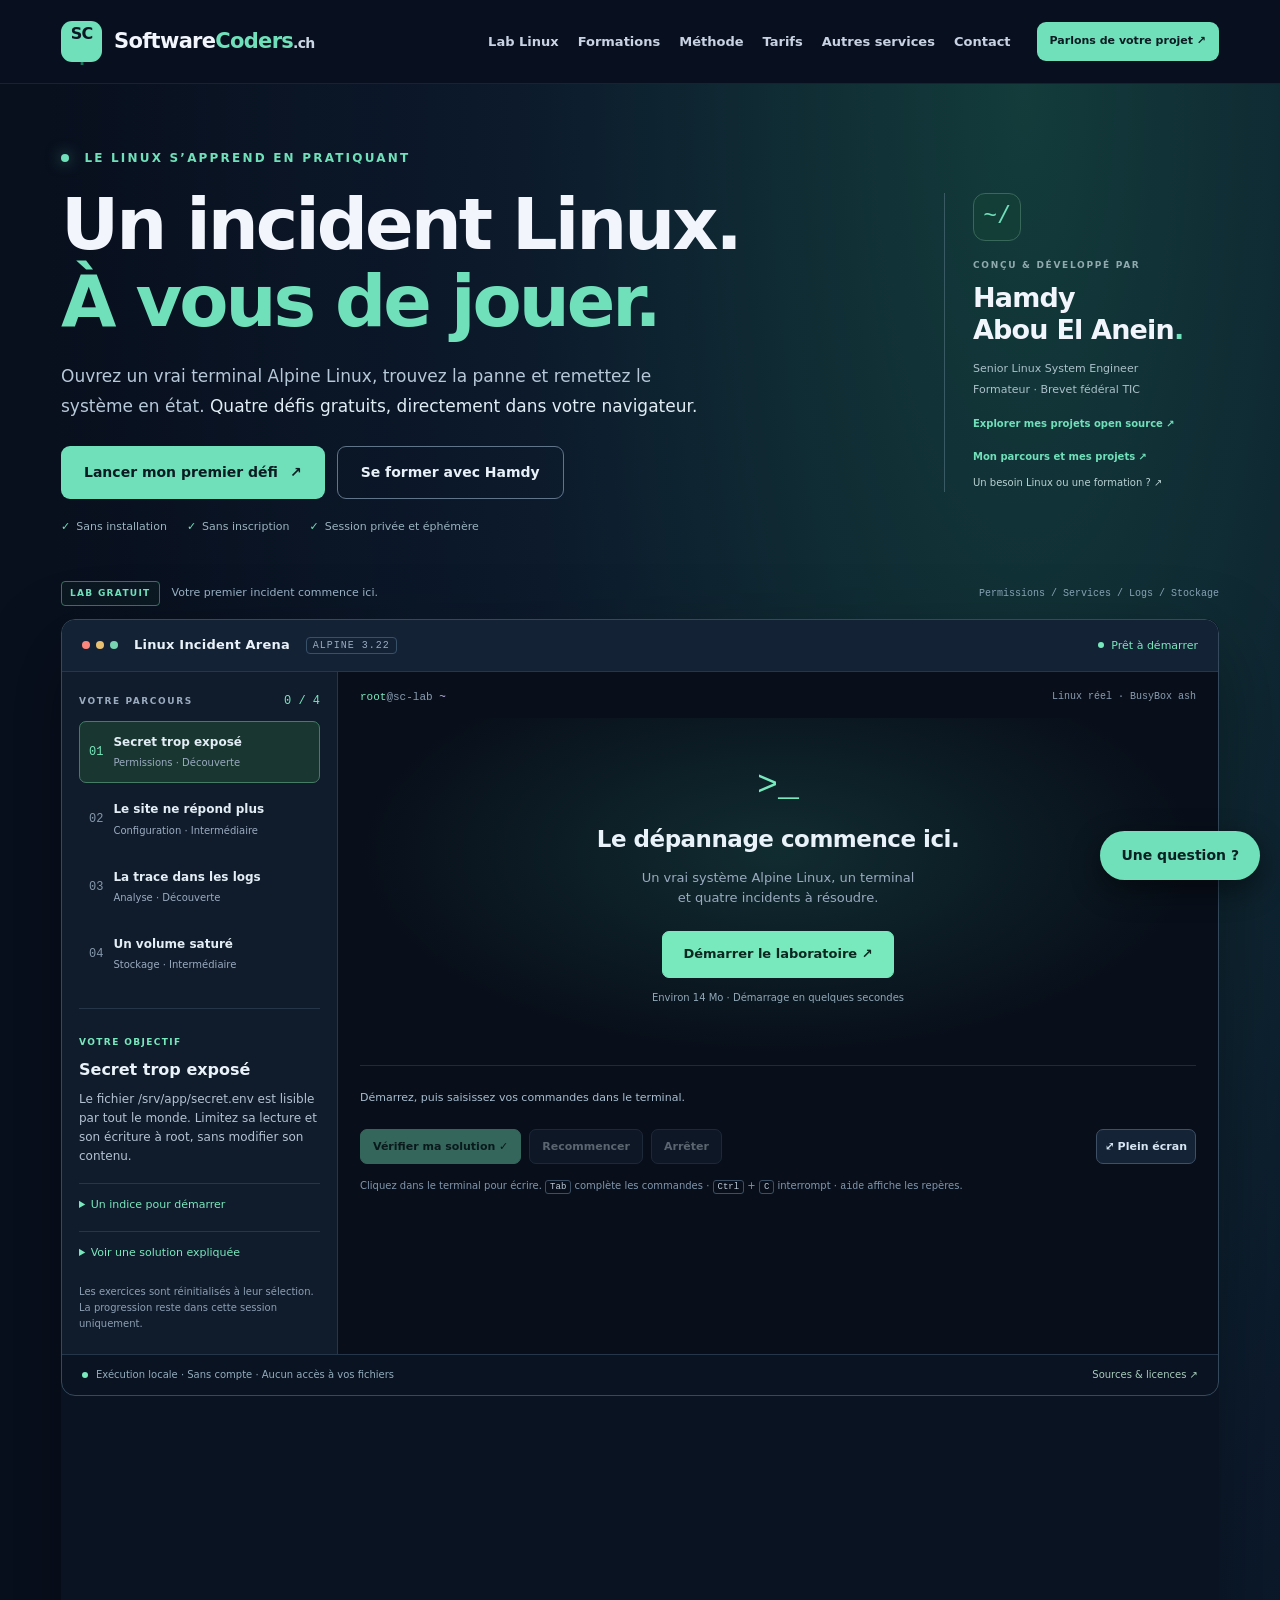
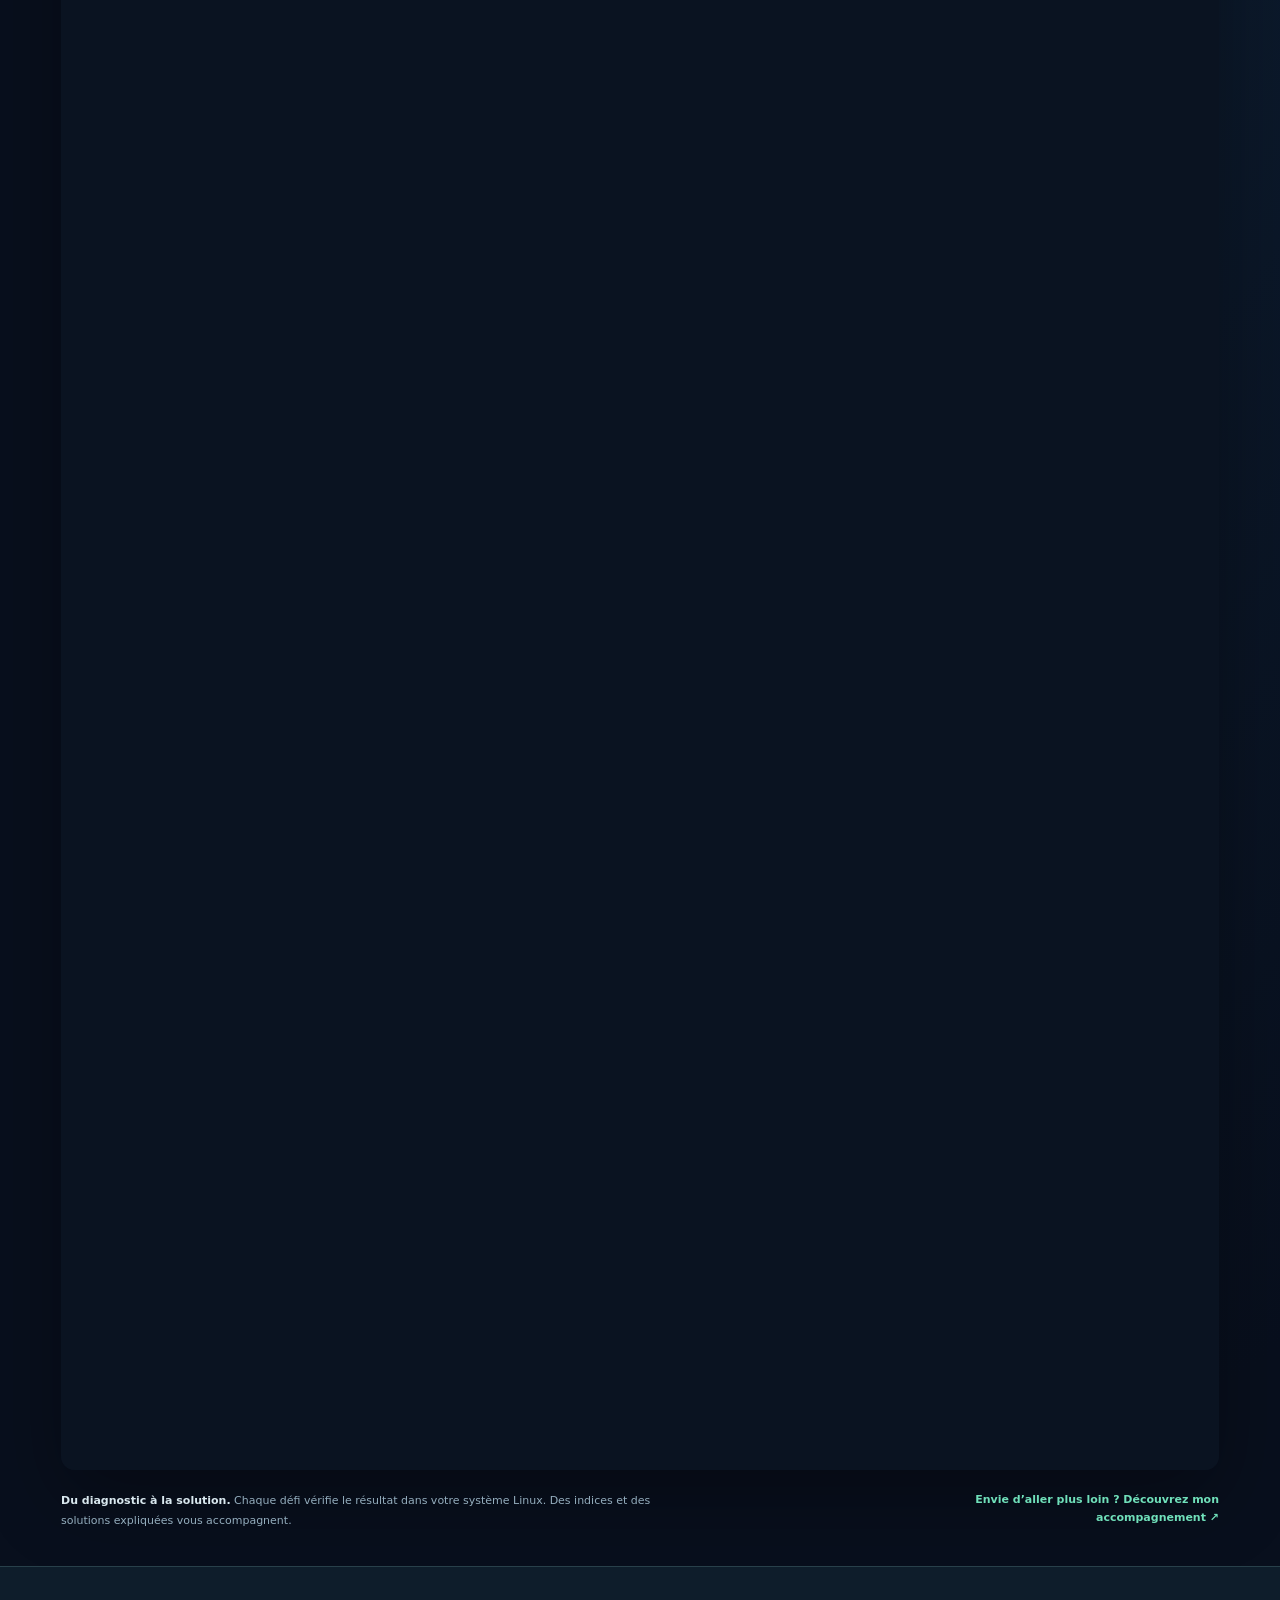
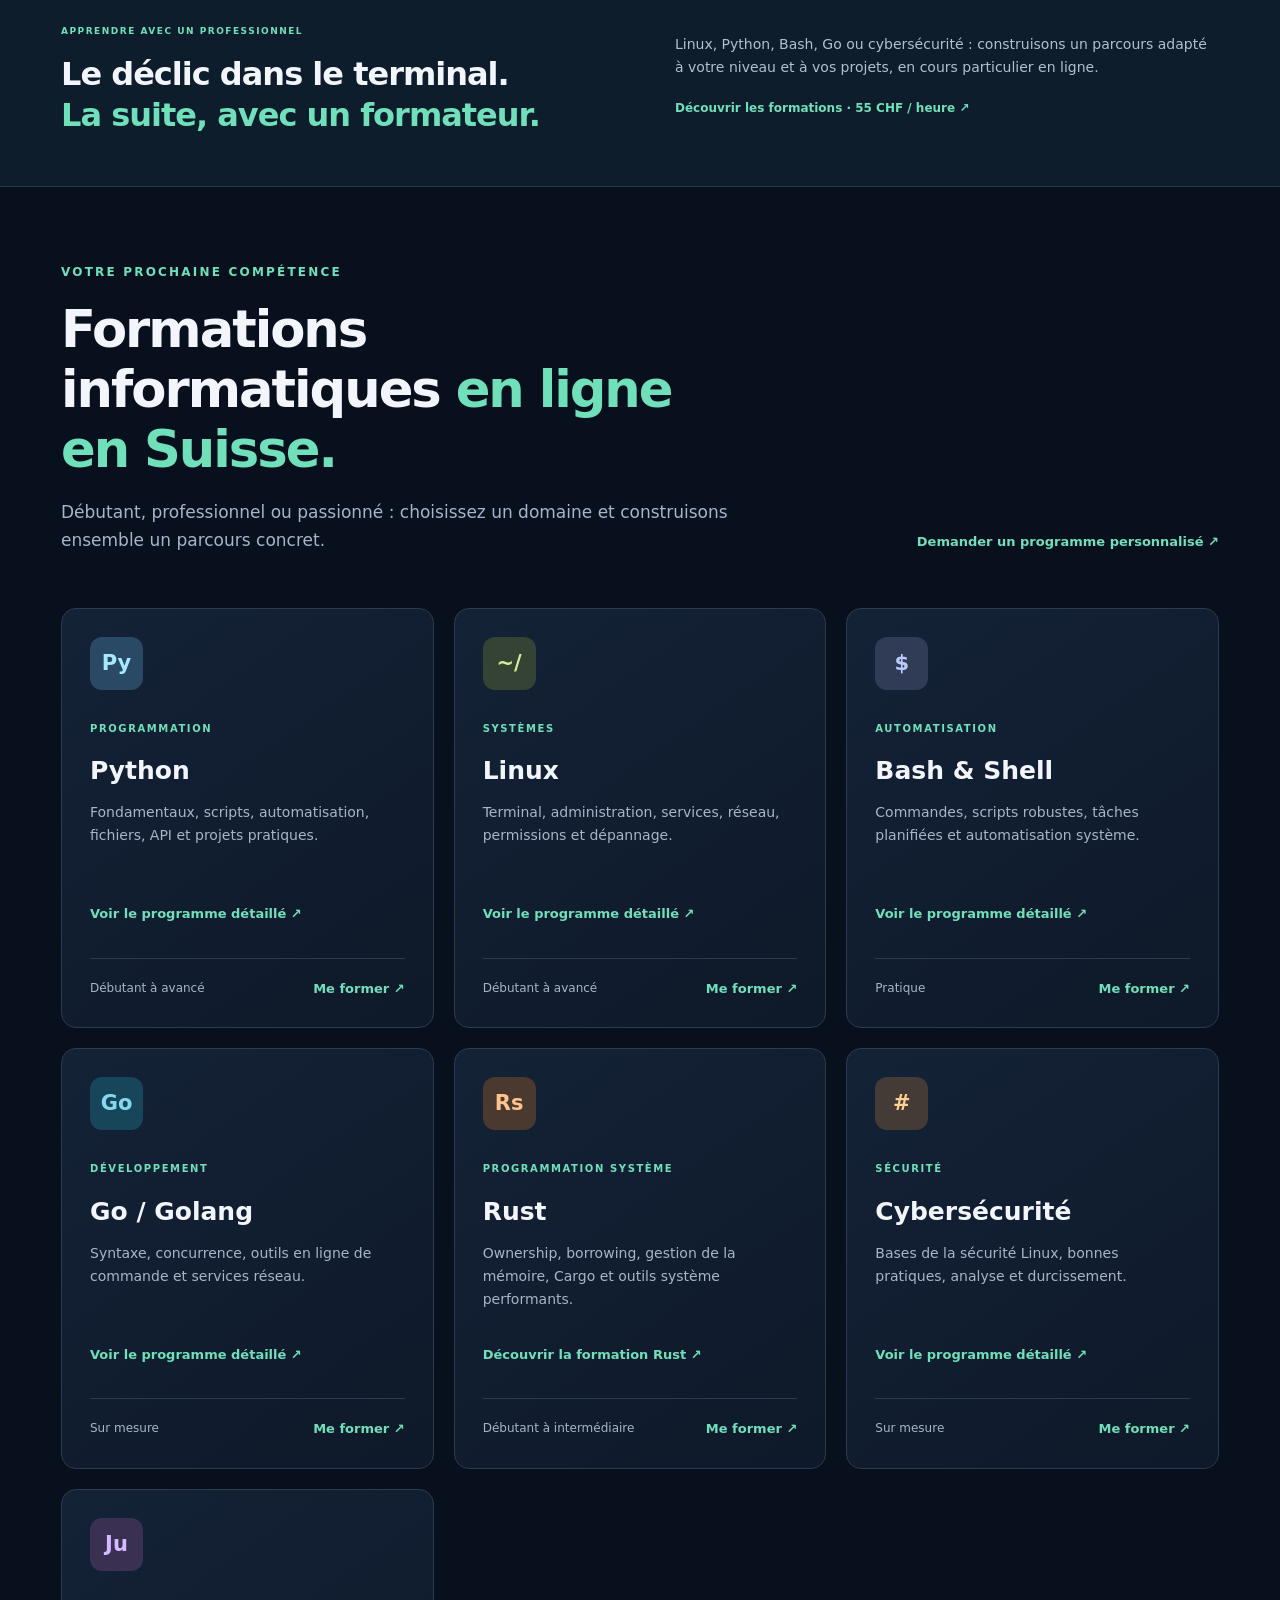
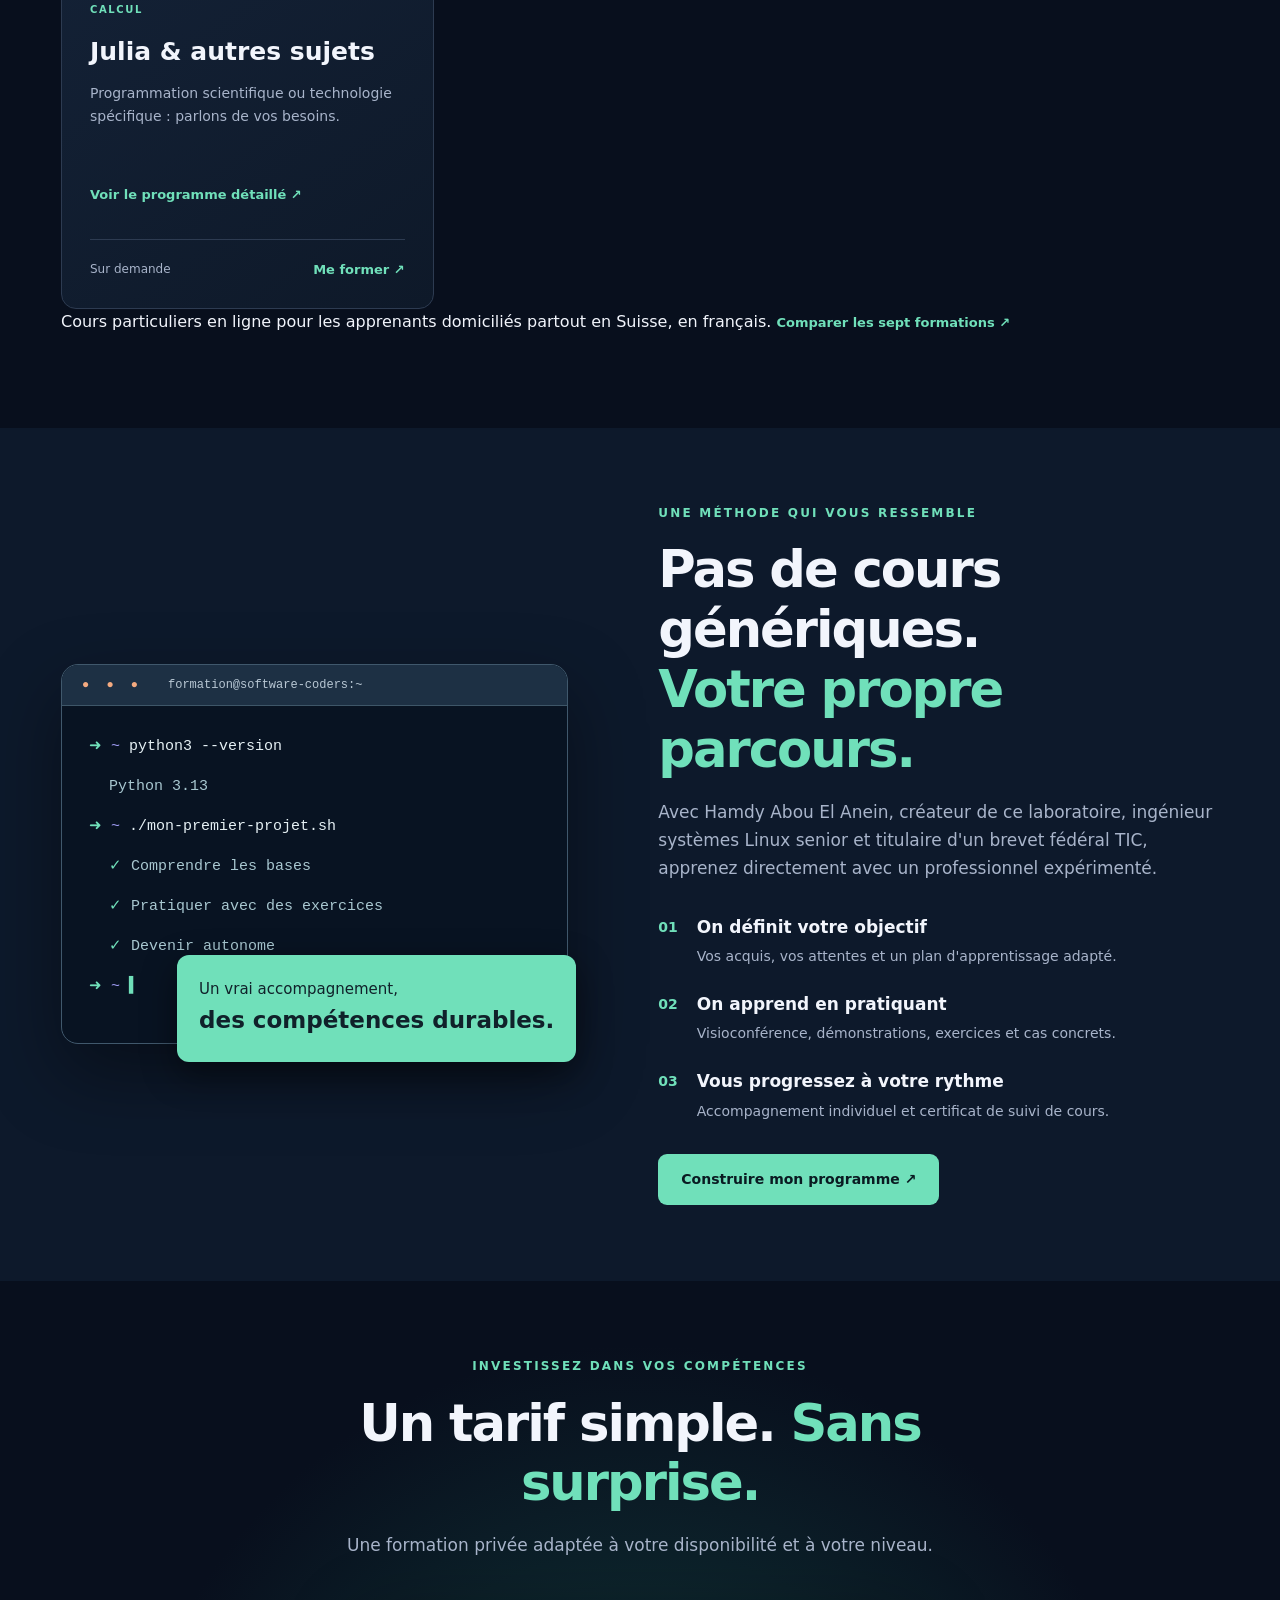
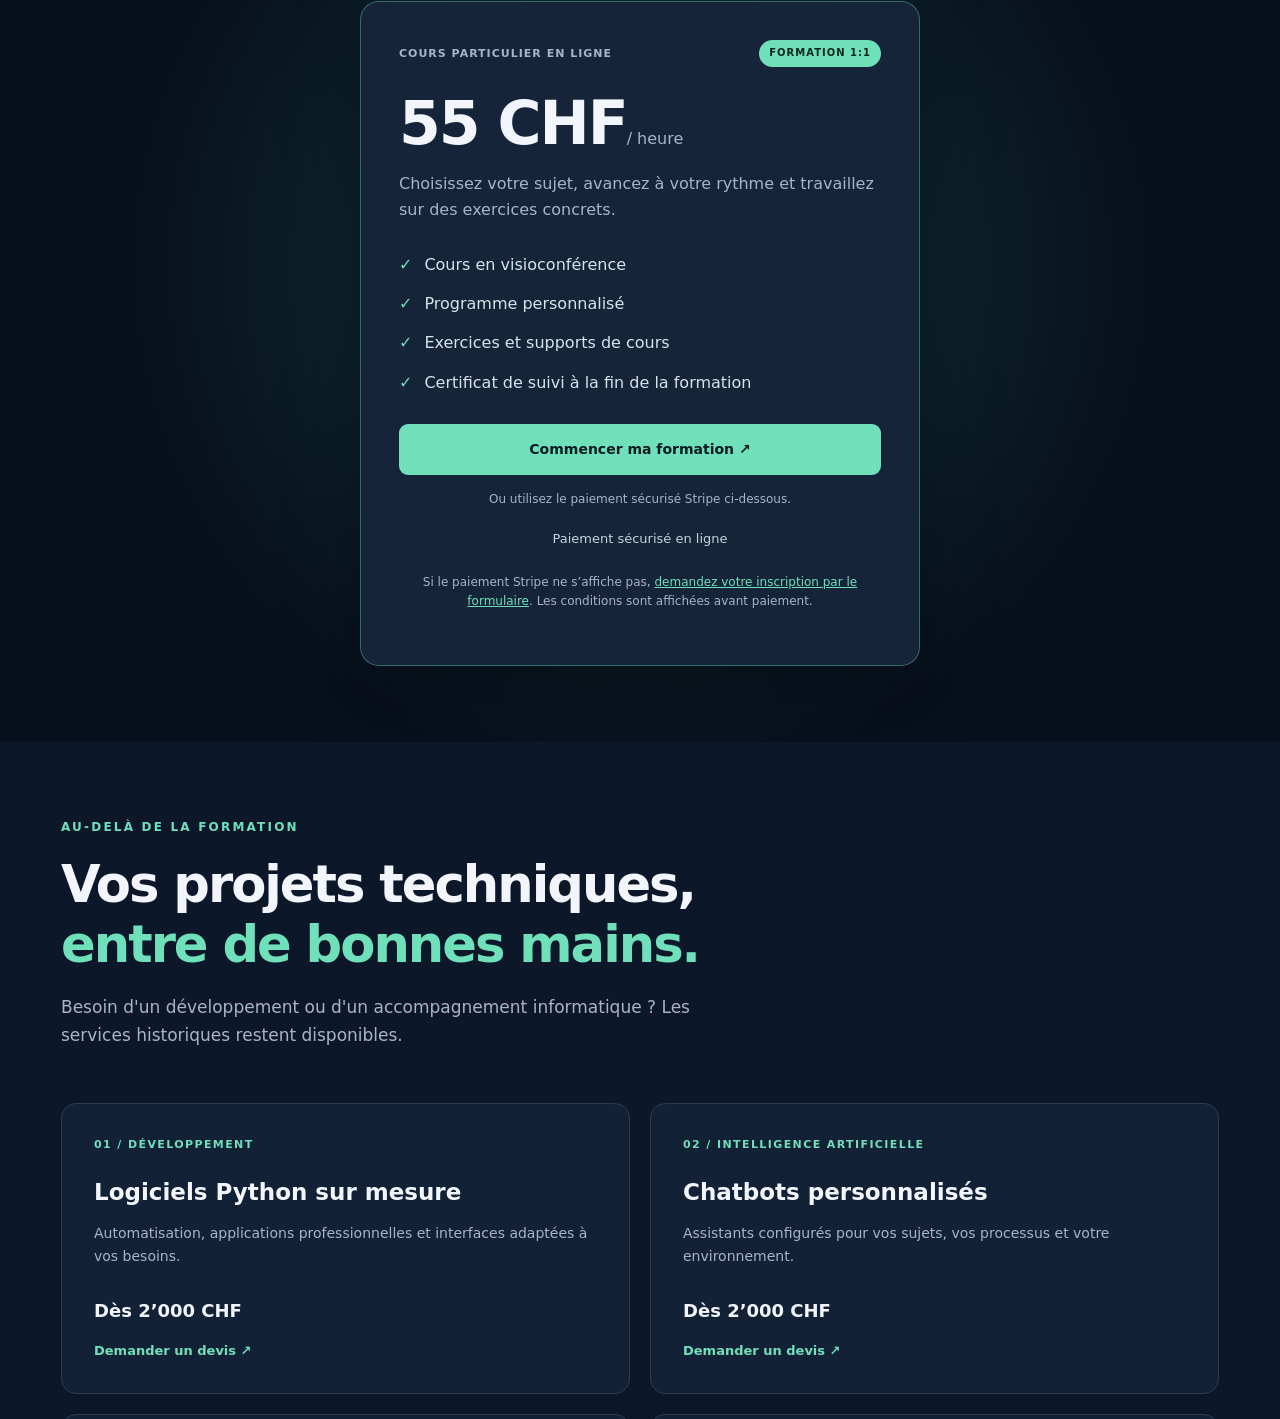
==== commit 7de6b89b: "Add course catalogue and navigation breadcrumbs" ====
--- a/index.html
+++ b/index.html
@@ -26,7 +26,7 @@
 <a class="brand" href="#accueil" aria-label="Software-Coders.ch — Accueil"><span class="brand-icon">SC<span>.</span></span><span>Software<span class="brand-accent">Coders</span><small>.ch</small></span></a>
 <button class="menu-toggle" type="button" aria-controls="navigation" aria-expanded="false" aria-label="Ouvrir le menu"><span></span><span></span><span></span></button>
 <nav id="navigation" class="nav-links" aria-label="Navigation principale">
-<a href="#laboratoire">Lab Linux</a><a href="#formations">Formations</a><a href="#methode">Méthode</a><a href="#tarifs">Tarifs</a><a href="#services">Autres services</a><a href="#contact">Contact</a>
+<a href="#laboratoire">Lab Linux</a><a href="/formations/">Formations</a><a href="#methode">Méthode</a><a href="#tarifs">Tarifs</a><a href="#services">Autres services</a><a href="#contact">Contact</a>
 </nav>
 <a class="nav-cta" href="#contact">Parlons de votre projet <span aria-hidden="true">↗</span></a>
 </div>
@@ -57,7 +57,7 @@
 <article class="course"><span class="course-icon rust">Rs</span><span class="course-type">PROGRAMMATION SYSTÈME</span><h3>Rust</h3><p>Ownership, borrowing, gestion de la mémoire, Cargo et outils système performants.</p><a class="course-detail-link" href="/formations/rust/">Découvrir la formation Rust ↗</a><div class="course-footer"><span>Débutant à intermédiaire</span><a href="#contact" data-topic="Formation Rust">Me former ↗</a></div></article>
 <article class="course"><span class="course-icon cyber">#</span><span class="course-type">SÉCURITÉ</span><h3>Cybersécurité</h3><p>Bases de la sécurité Linux, bonnes pratiques, analyse et durcissement.</p><a class="course-detail-link" href="/formations/cybersecurite/">Voir le programme détaillé ↗</a><div class="course-footer"><span>Sur mesure</span><a href="#contact" data-topic="Formation cybersécurité">Me former ↗</a></div></article>
 <article class="course"><span class="course-icon julia">Ju</span><span class="course-type">CALCUL</span><h3>Julia & autres sujets</h3><p>Programmation scientifique ou technologie spécifique : parlons de vos besoins.</p><a class="course-detail-link" href="/formations/julia/">Voir le programme détaillé ↗</a><div class="course-footer"><span>Sur demande</span><a href="#contact" data-topic="Formation Julia ou autre">Me former ↗</a></div></article>
-</div><p class="course-region-note">Cours particuliers en ligne pour les apprenants domiciliés partout en Suisse, en français. <a class="inline-link" href="/formations/autres/">Découvrir les autres formations (Bash, Go, Rust, Julia…) ↗</a></p></div></section>
+</div><p class="course-region-note">Cours particuliers en ligne pour les apprenants domiciliés partout en Suisse, en français. <a class="inline-link" href="/formations/">Comparer les sept formations ↗</a></p></div></section>
 <section class="section method-section" id="methode"><div class="container method-grid"><div class="method-image"><div class="terminal-art" aria-label="Exemple de terminal de formation Linux"><div class="terminal-bar"><span class="dots">● ● ●</span><span>formation@software-coders:~</span></div><div class="terminal-content"><p><span class="term-green">➜</span> <span class="term-blue">~</span> python3 --version</p><p class="terminal-result">Python 3.13</p><p><span class="term-green">➜</span> <span class="term-blue">~</span> ./mon-premier-projet.sh</p><p class="terminal-result"><span class="term-green">✓</span> Comprendre les bases</p><p class="terminal-result"><span class="term-green">✓</span> Pratiquer avec des exercices</p><p class="terminal-result"><span class="term-green">✓</span> Devenir autonome</p><p><span class="term-green">➜</span> <span class="term-blue">~</span> <span class="cursor">▍</span></p></div></div><div class="method-sticker">Un vrai accompagnement,<br><strong>des compétences durables.</strong></div></div><div><p class="eyebrow">UNE MÉTHODE QUI VOUS RESSEMBLE</p><h2>Pas de cours génériques.<br><em>Votre propre parcours.</em></h2><p class="section-lead">Avec Hamdy Abou El Anein, créateur de ce laboratoire, ingénieur systèmes Linux senior et titulaire d'un brevet fédéral TIC, apprenez directement avec un professionnel expérimenté.</p>
 <div class="steps"><div><span>01</span><div><h3>On définit votre objectif</h3><p>Vos acquis, vos attentes et un plan d'apprentissage adapté.</p></div></div><div><span>02</span><div><h3>On apprend en pratiquant</h3><p>Visioconférence, démonstrations, exercices et cas concrets.</p></div></div><div><span>03</span><div><h3>Vous progressez à votre rythme</h3><p>Accompagnement individuel et certificat de suivi de cours.</p></div></div></div>
 <a class="button primary" href="#contact">Construire mon programme ↗</a></div></div></section>
@@ -68,7 +68,7 @@
 <section class="section contact-section" id="contact"><div class="container contact-grid"><div><p class="eyebrow">PASSONS À L'ACTION</p><h2>Votre prochain niveau <em>commence ici.</em></h2><p class="section-lead">Une question, une formation à commencer ou un projet à développer ? Expliquez-moi votre objectif. Je vous répondrai personnellement.</p><div class="contact-details"><a href="mailto:info@software-coders.ch"><span>✉</span><div><small>EMAIL</small><strong>info@software-coders.ch</strong></div></a><a href="tel:+41792631459"><span>☎</span><div><small>TÉLÉPHONE</small><strong>+41 79 263 14 59</strong></div></a></div><div class="founder"><strong>Hamdy Abou El Anein</strong><span>Fondateur · Senior Linux System Engineer · Formateur TIC</span></div></div>
 <div class="contact-form-card"><h3>Parlons de votre projet</h3><p>Décrivez brièvement votre besoin pour commencer.</p><form action="https://formspree.io/f/xwplwval" method="POST" id="contact-form"><label for="name">Nom et prénom *</label><input id="name" name="name" required autocomplete="name" maxlength="120"><label for="email">Votre adresse email *</label><input id="email" name="email" type="email" required autocomplete="email" maxlength="254"><label for="subject">Votre besoin</label><select id="subject" name="subject"><option value="Formation privée">Formation privée</option><option value="Formation Python">Python</option><option value="Formation Linux">Linux</option><option value="Formation Bash">Bash</option><option value="Formation Go">Go</option><option value="Formation Rust">Rust</option><option value="Formation Julia ou autre">Julia</option><option value="Formation cybersécurité">Cybersécurité</option><option value="Développement logiciel">Développement logiciel</option><option value="Autre demande">Autre demande</option></select><label for="message">Votre message *</label><textarea id="message" name="message" rows="5" required maxlength="4000" placeholder="Mon niveau actuel, ce que j'aimerais apprendre et mes disponibilités…"></textarea><input type="hidden" name="_subject" value="Nouvelle demande Software-Coders.ch"><button class="button primary wide" type="submit">Envoyer ma demande ↗</button><p class="small-note">En envoyant ce formulaire, vos données sont transmises à Formspree pour traiter votre demande. <a href="#confidentialite">Confidentialité</a>.</p></form></div></div></section>
 </main>
-<footer class="footer"><div class="container footer-grid"><div><a class="brand" href="#accueil">Software<span class="brand-accent">Coders</span><small>.ch</small></a><p>Formations privées en informatique et accompagnement technique depuis la Suisse.</p><small>© <span id="year">2026</span> Software-Coders.ch · Hamdy Abou El Anein</small></div><div><h3>Navigation</h3><a href="#formations">Formations</a><a href="#tarifs">Tarifs</a><a href="#services">Services</a><a href="#contact">Contact</a></div><div id="confidentialite"><h3>Informations</h3><p>Le formulaire utilise Formspree. Le paiement utilise Stripe. Le chatbot, si activé, transmet vos messages à un service externe. Ne communiquez aucune donnée sensible.</p><a href="mailto:info@software-coders.ch">info@software-coders.ch</a></div></div></footer>
+<footer class="footer"><div class="container footer-grid"><div><a class="brand" href="#accueil">Software<span class="brand-accent">Coders</span><small>.ch</small></a><p>Formations privées en informatique et accompagnement technique depuis la Suisse.</p><small>© <span id="year">2026</span> Software-Coders.ch · Hamdy Abou El Anein</small></div><div><h3>Navigation</h3><a href="/formations/">Formations</a><a href="#tarifs">Tarifs</a><a href="#services">Services</a><a href="#contact">Contact</a></div><div id="confidentialite"><h3>Informations</h3><p>Le formulaire utilise Formspree. Le paiement utilise Stripe. Le chatbot, si activé, transmet vos messages à un service externe. Ne communiquez aucune donnée sensible.</p><a href="mailto:info@software-coders.ch">info@software-coders.ch</a></div></div></footer>
 <script src="/js/site.js?v=33530757fcc7" defer></script>
 <script src="/chatbot.js?v=ee14ee80ebfd" defer></script>
 </body></html>
--- a/css/site.css
+++ b/css/site.css
@@ -62,3 +62,6 @@
 
 /* Keep descriptive course links within small screens. */
 .course-region-note .inline-link { white-space: normal; max-width: 100%; overflow-wrap: anywhere; }
+
+.breadcrumbs{padding-top:24px;font-size:13px;display:flex;flex-wrap:wrap;gap:10px;color:var(--muted)}
+.breadcrumbs a{color:var(--accent)}
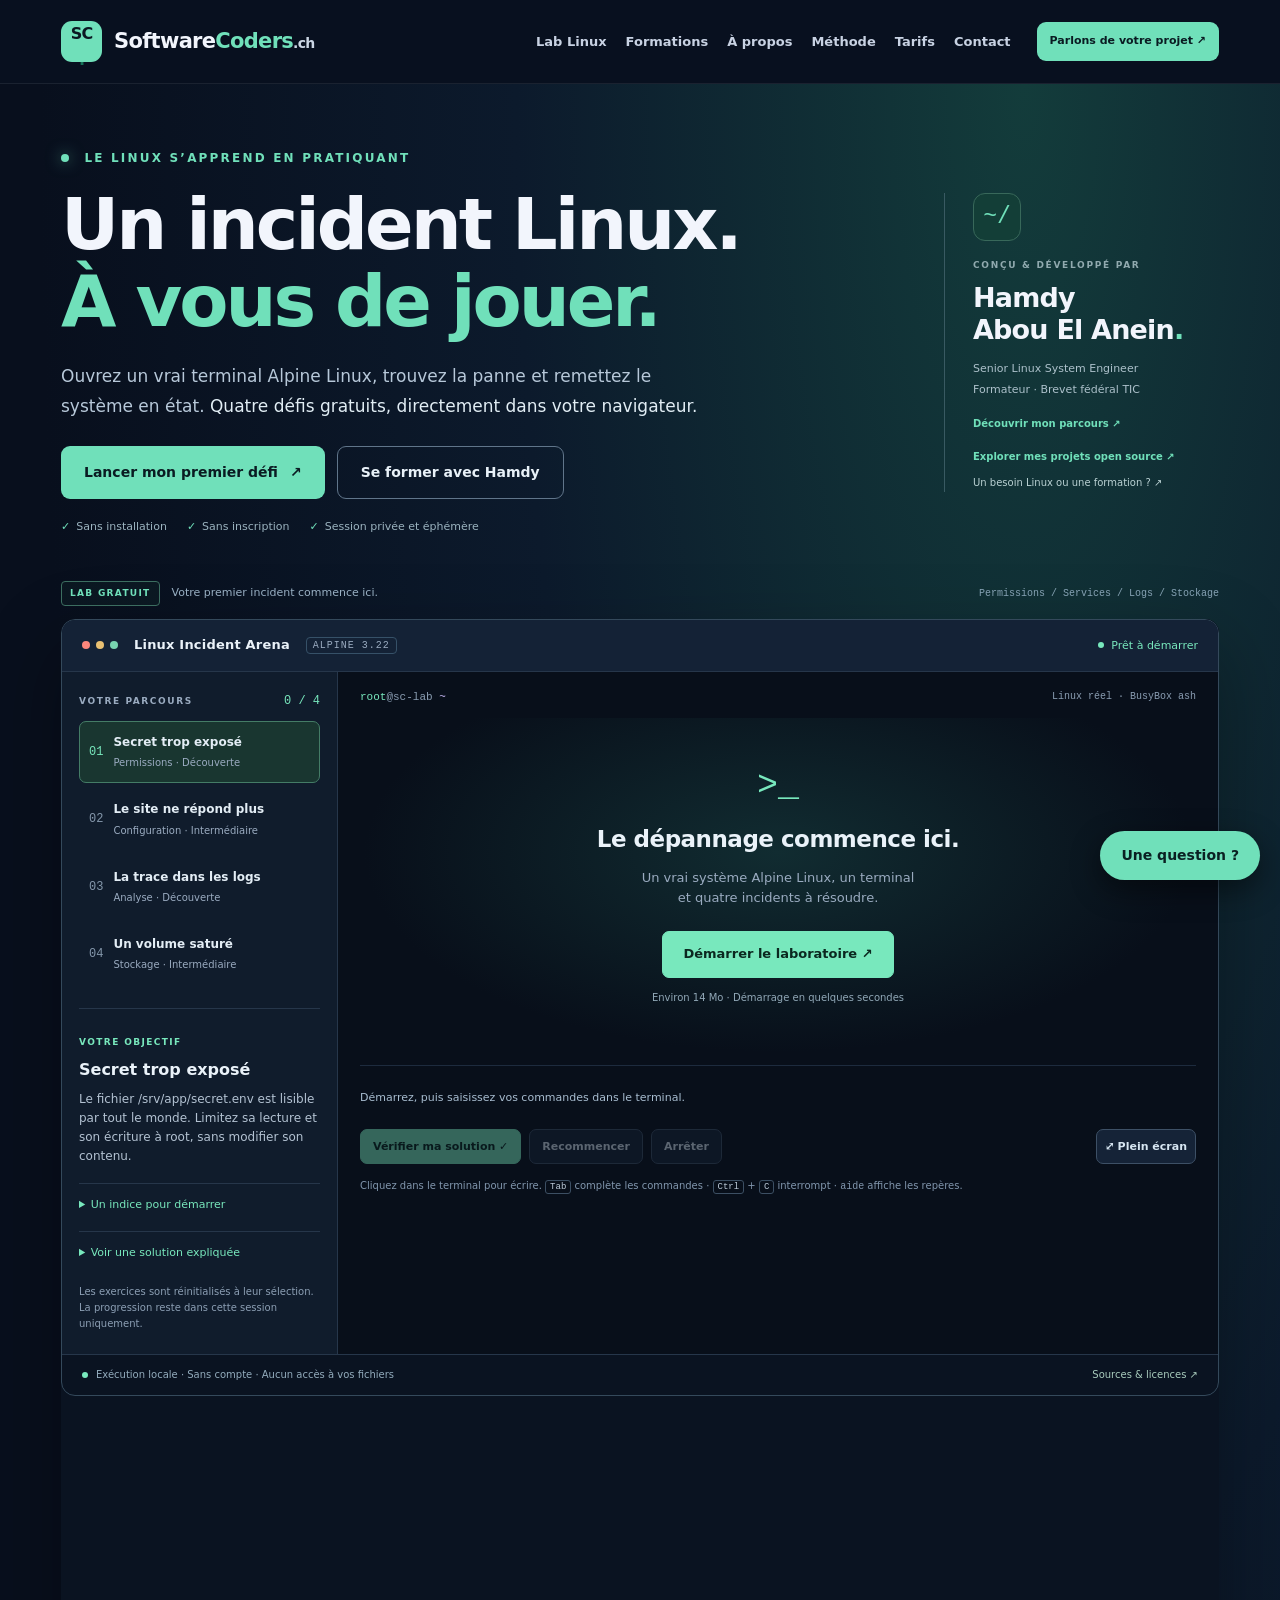
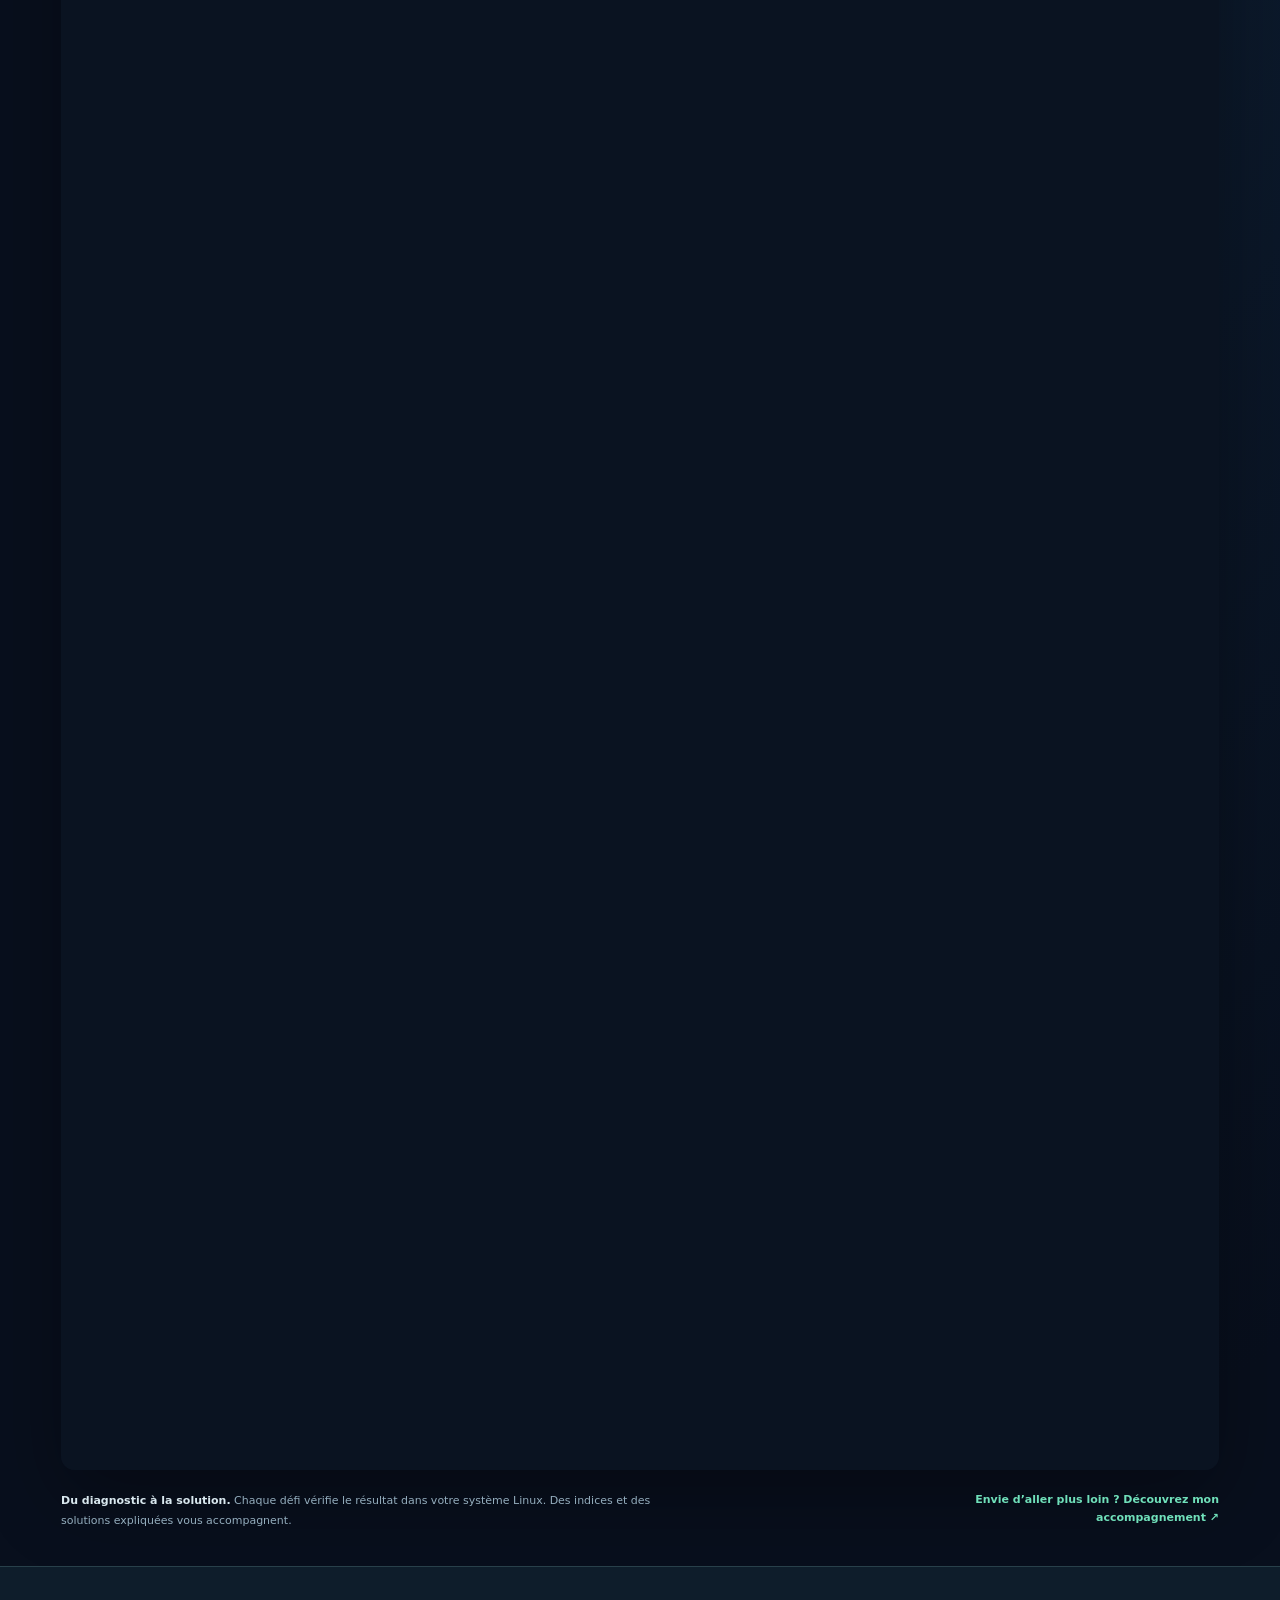
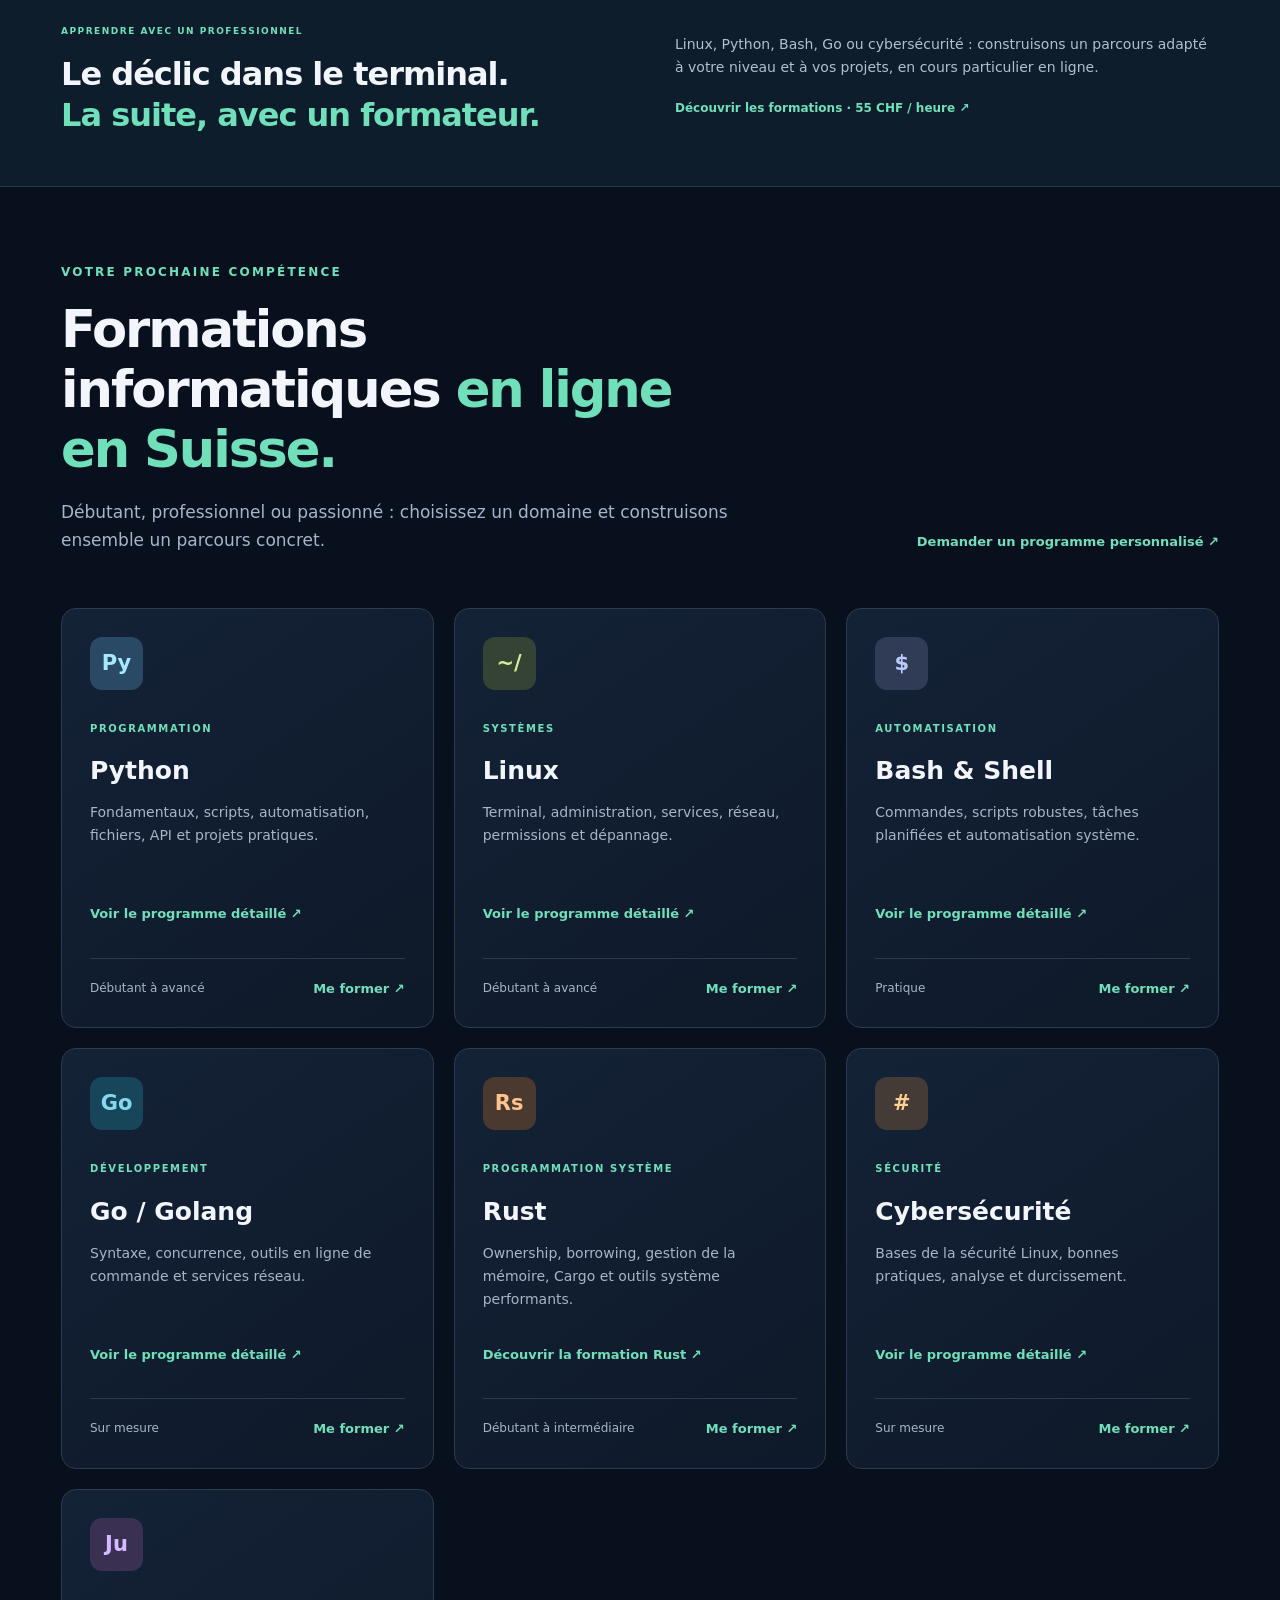
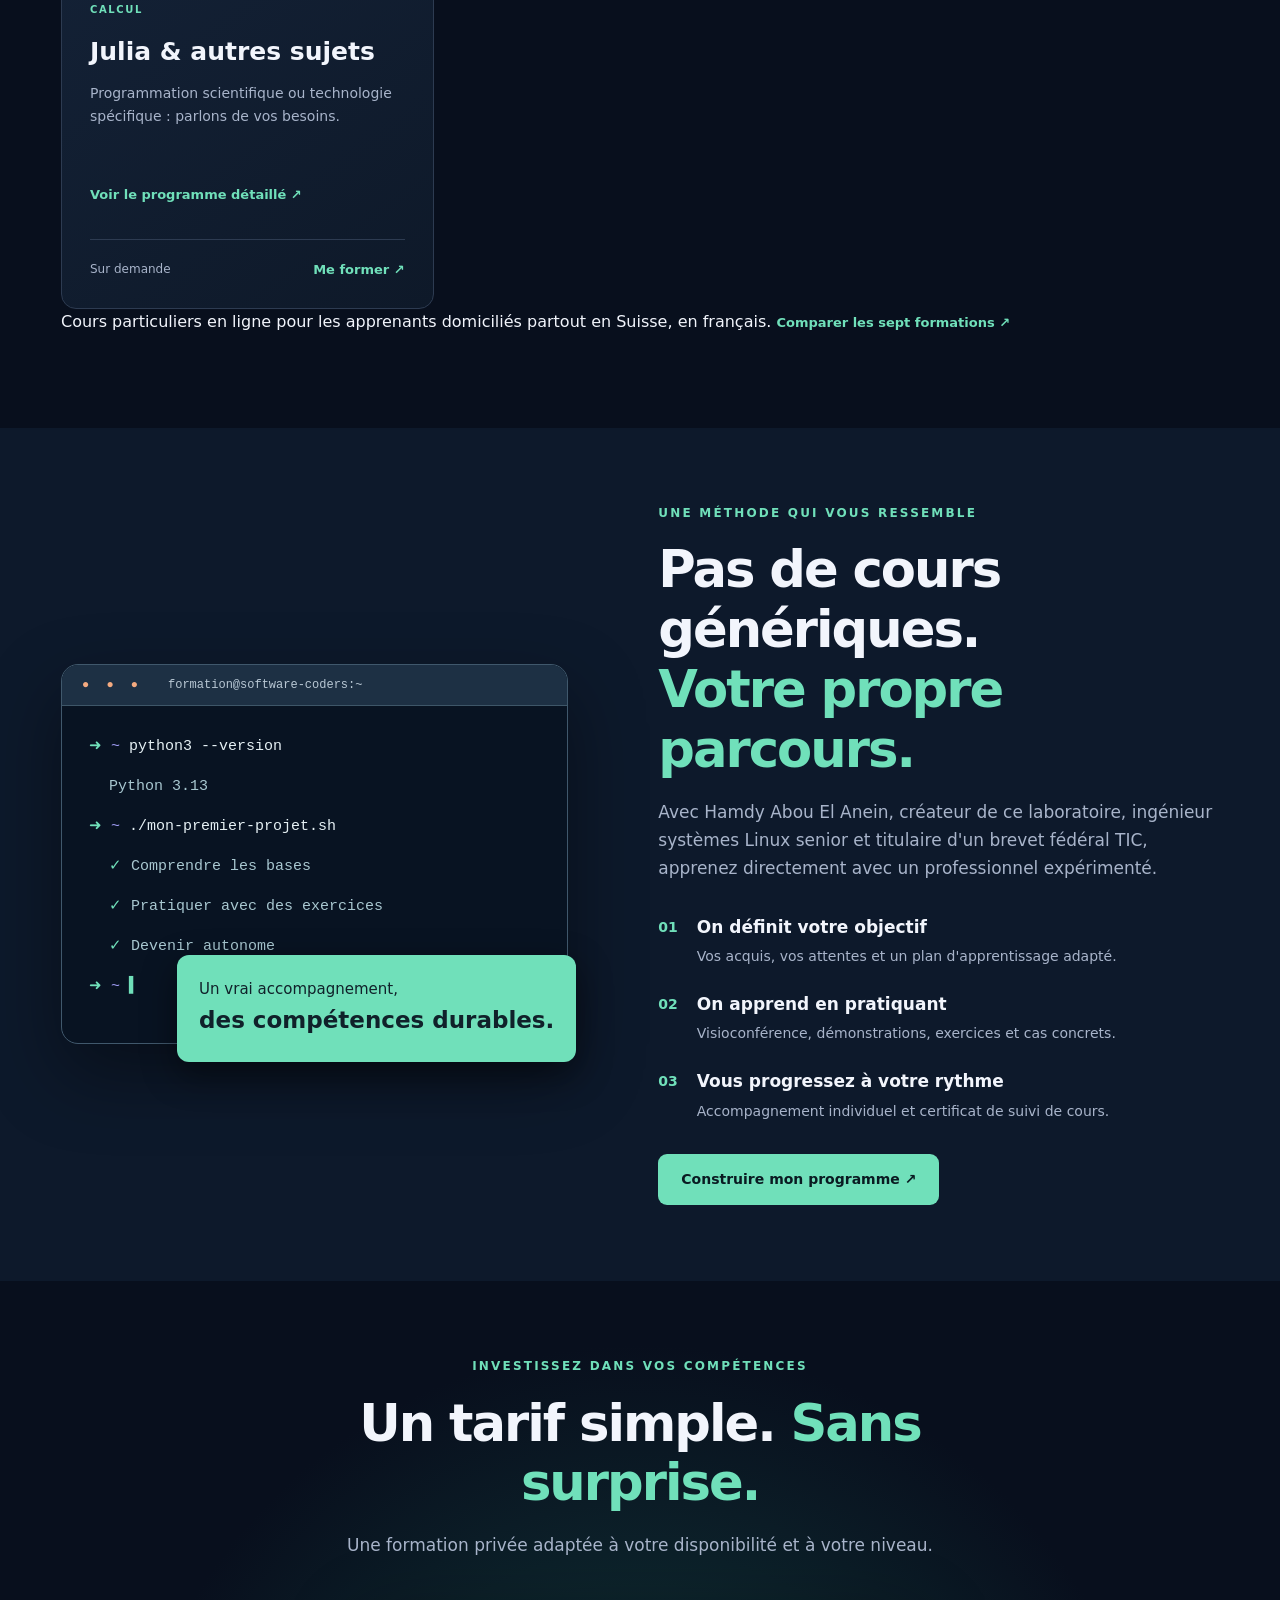
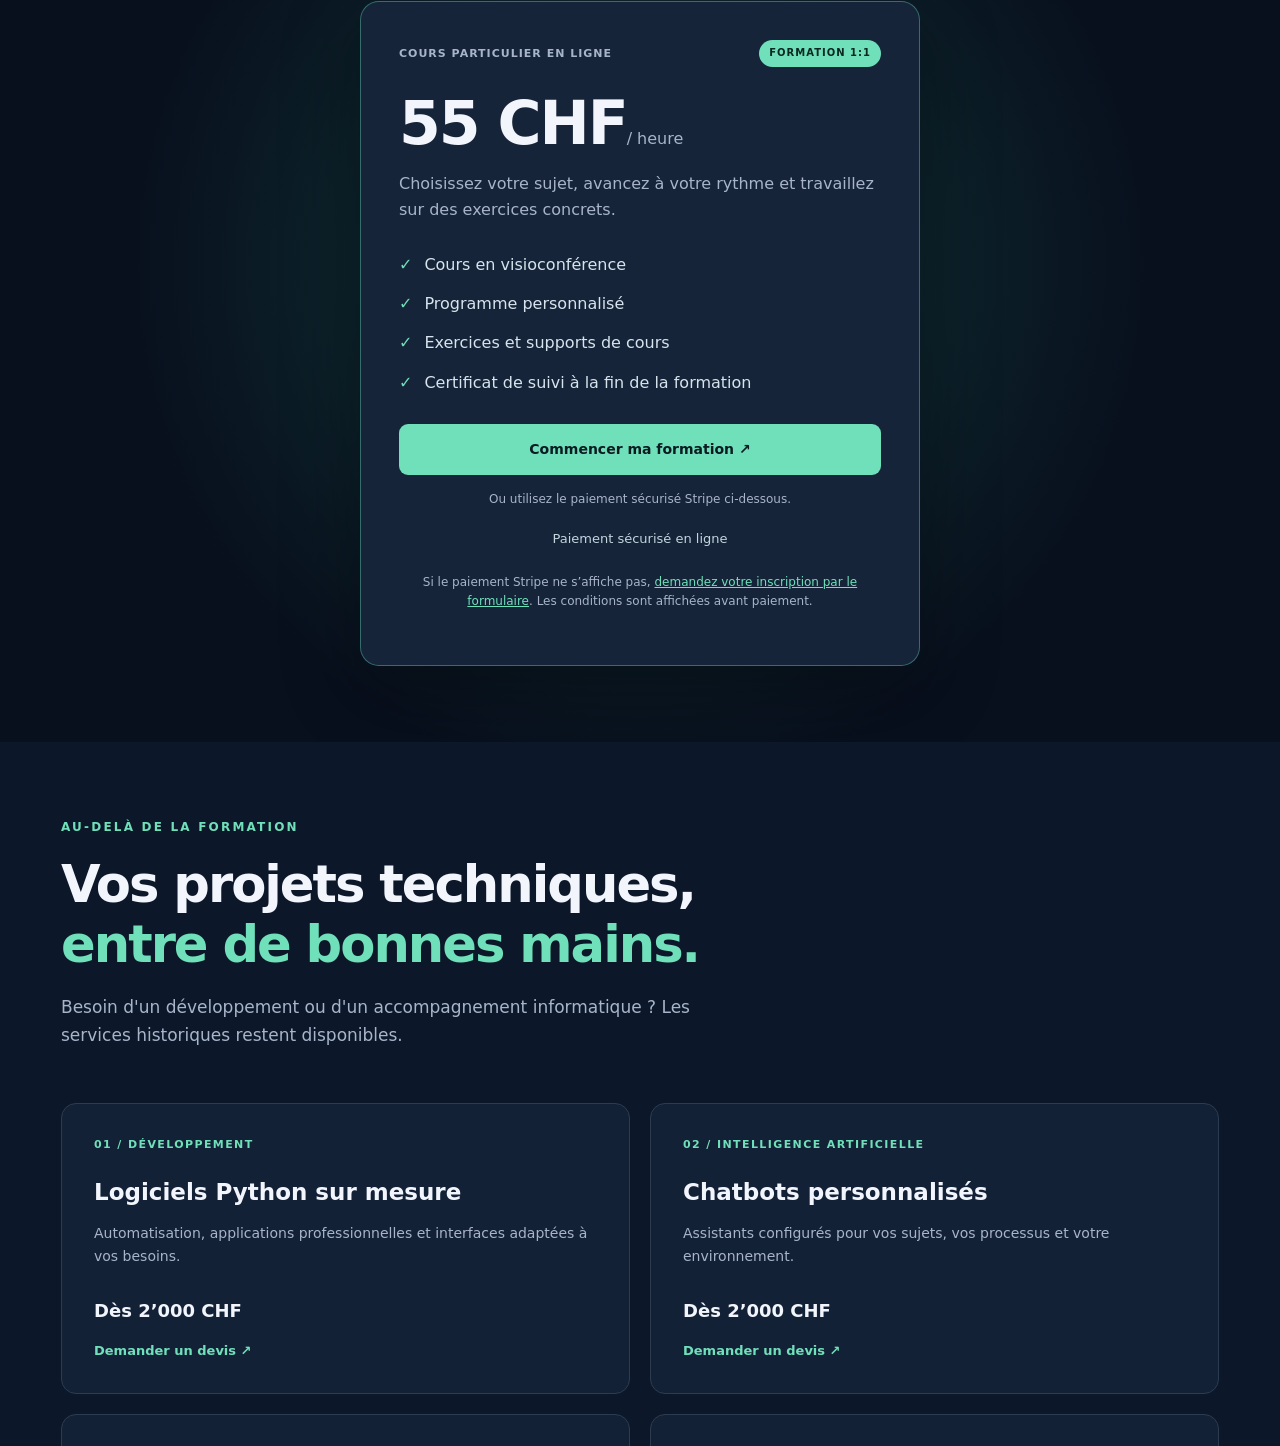
==== commit c0316ff5: "Make trainer profile accessible from navigation and homepage" ====
--- a/index.html
+++ b/index.html
@@ -17,7 +17,7 @@
 <meta property="og:description" content="Cours particuliers en visioconférence pour les personnes en Suisse : Linux, Python, Bash, Go, Rust et cybersécurité.">
 <meta property="og:url" content="https://software-coders.ch/">
 <meta property="og:image" content="https://software-coders.ch/img/linux-incident-arena-share.webp">
-<script type="application/ld+json">{"@context":"https://schema.org","@type":"ProfessionalService","name":"Software-Coders.ch","url":"https://software-coders.ch/","founder":{"@type":"Person","@id":"https://software-coders.ch/hamdy-abou-el-anein/#person","name":"Hamdy Abou El Anein","jobTitle":"Senior Linux System Engineer et formateur","url":"https://software-coders.ch/","sameAs":["https://github.com/hamdyaea","https://daylightlinux.ch/"]},"email":"info@software-coders.ch","telephone":"+41792631459","areaServed":"CH","availableLanguage":"fr","description":"Cours privés en ligne en programmation et systèmes Linux"}</script>
+<script type="application/ld+json">{"@context":"https://schema.org","@type":"ProfessionalService","name":"Software-Coders.ch","url":"https://software-coders.ch/","founder":{"@type":"Person","@id":"https://software-coders.ch/hamdy-abou-el-anein/#person","name":"Hamdy Abou El Anein","jobTitle":"Senior Linux System Engineer et formateur","url":"https://software-coders.ch/hamdy-abou-el-anein/","sameAs":["https://github.com/hamdyaea","https://daylightlinux.ch/"]},"email":"info@software-coders.ch","telephone":"+41792631459","areaServed":"CH","availableLanguage":"fr","description":"Cours privés en ligne en programmation et systèmes Linux"}</script>
 </head>
 <body>
 <a class="skip" href="#contenu">Aller au contenu</a>
@@ -26,7 +26,7 @@
 <a class="brand" href="#accueil" aria-label="Software-Coders.ch — Accueil"><span class="brand-icon">SC<span>.</span></span><span>Software<span class="brand-accent">Coders</span><small>.ch</small></span></a>
 <button class="menu-toggle" type="button" aria-controls="navigation" aria-expanded="false" aria-label="Ouvrir le menu"><span></span><span></span><span></span></button>
 <nav id="navigation" class="nav-links" aria-label="Navigation principale">
-<a href="#laboratoire">Lab Linux</a><a href="/formations/">Formations</a><a href="#methode">Méthode</a><a href="#tarifs">Tarifs</a><a href="#services">Autres services</a><a href="#contact">Contact</a>
+<a href="#laboratoire">Lab Linux</a><a href="/formations/">Formations</a><a href="/hamdy-abou-el-anein/">À propos</a><a href="#methode">Méthode</a><a href="#tarifs">Tarifs</a><a href="#contact">Contact</a>
 </nav>
 <a class="nav-cta" href="#contact">Parlons de votre projet <span aria-hidden="true">↗</span></a>
 </div>
@@ -40,7 +40,7 @@
 <p class="arena-lead">Ouvrez un vrai terminal Alpine Linux, trouvez la panne et remettez le système en état. <strong>Quatre défis gratuits, directement dans votre navigateur.</strong></p>
 <div class="hero-actions"><button class="button primary" type="button" id="launch-arena">Lancer mon premier défi <span aria-hidden="true">↗</span></button><a class="button ghost" href="#formations">Se former avec Hamdy</a></div>
 <div class="arena-promises"><span>Sans installation</span><span>Sans inscription</span><span>Session privée et éphémère</span></div></div>
-<aside class="expert-note" aria-label="Votre formateur"><span class="expert-symbol" aria-hidden="true">~/</span><p>CONÇU & DÉVELOPPÉ PAR</p><h2>Hamdy <br>Abou El Anein<span>.</span></h2><div>Senior Linux System Engineer<br>Formateur · Brevet fédéral TIC</div><a href="https://github.com/hamdyaea" target="_blank" rel="noopener">Explorer mes projets open source ↗</a><a href="/hamdy-abou-el-anein/">Mon parcours et mes projets ↗</a><a class="expert-contact" href="#contact">Un besoin Linux ou une formation ? ↗</a></aside>
+<aside class="expert-note" aria-label="Votre formateur"><span class="expert-symbol" aria-hidden="true">~/</span><p>CONÇU & DÉVELOPPÉ PAR</p><h2>Hamdy <br>Abou El Anein<span>.</span></h2><div>Senior Linux System Engineer<br>Formateur · Brevet fédéral TIC</div><a class="expert-profile" href="/hamdy-abou-el-anein/">Découvrir mon parcours ↗</a><a href="https://github.com/hamdyaea" target="_blank" rel="noopener">Explorer mes projets open source ↗</a><a class="expert-contact" href="#contact">Un besoin Linux ou une formation ? ↗</a></aside>
 </div>
 <div class="lab-caption" id="laboratoire"><div><span class="lab-badge">LAB GRATUIT</span><span>Votre premier incident commence ici.</span></div><span>Permissions / Services / Logs / Stockage</span></div>
 <iframe id="arena-frame" class="arena-frame" src="/arena/" title="Linux Incident Arena : terminal Alpine Linux et quatre exercices de dépannage" allow="fullscreen" loading="eager"></iframe>
@@ -68,7 +68,7 @@
 <section class="section contact-section" id="contact"><div class="container contact-grid"><div><p class="eyebrow">PASSONS À L'ACTION</p><h2>Votre prochain niveau <em>commence ici.</em></h2><p class="section-lead">Une question, une formation à commencer ou un projet à développer ? Expliquez-moi votre objectif. Je vous répondrai personnellement.</p><div class="contact-details"><a href="mailto:info@software-coders.ch"><span>✉</span><div><small>EMAIL</small><strong>info@software-coders.ch</strong></div></a><a href="tel:+41792631459"><span>☎</span><div><small>TÉLÉPHONE</small><strong>+41 79 263 14 59</strong></div></a></div><div class="founder"><strong>Hamdy Abou El Anein</strong><span>Fondateur · Senior Linux System Engineer · Formateur TIC</span></div></div>
 <div class="contact-form-card"><h3>Parlons de votre projet</h3><p>Décrivez brièvement votre besoin pour commencer.</p><form action="https://formspree.io/f/xwplwval" method="POST" id="contact-form"><label for="name">Nom et prénom *</label><input id="name" name="name" required autocomplete="name" maxlength="120"><label for="email">Votre adresse email *</label><input id="email" name="email" type="email" required autocomplete="email" maxlength="254"><label for="subject">Votre besoin</label><select id="subject" name="subject"><option value="Formation privée">Formation privée</option><option value="Formation Python">Python</option><option value="Formation Linux">Linux</option><option value="Formation Bash">Bash</option><option value="Formation Go">Go</option><option value="Formation Rust">Rust</option><option value="Formation Julia ou autre">Julia</option><option value="Formation cybersécurité">Cybersécurité</option><option value="Développement logiciel">Développement logiciel</option><option value="Autre demande">Autre demande</option></select><label for="message">Votre message *</label><textarea id="message" name="message" rows="5" required maxlength="4000" placeholder="Mon niveau actuel, ce que j'aimerais apprendre et mes disponibilités…"></textarea><input type="hidden" name="_subject" value="Nouvelle demande Software-Coders.ch"><button class="button primary wide" type="submit">Envoyer ma demande ↗</button><p class="small-note">En envoyant ce formulaire, vos données sont transmises à Formspree pour traiter votre demande. <a href="#confidentialite">Confidentialité</a>.</p></form></div></div></section>
 </main>
-<footer class="footer"><div class="container footer-grid"><div><a class="brand" href="#accueil">Software<span class="brand-accent">Coders</span><small>.ch</small></a><p>Formations privées en informatique et accompagnement technique depuis la Suisse.</p><small>© <span id="year">2026</span> Software-Coders.ch · Hamdy Abou El Anein</small></div><div><h3>Navigation</h3><a href="/formations/">Formations</a><a href="#tarifs">Tarifs</a><a href="#services">Services</a><a href="#contact">Contact</a></div><div id="confidentialite"><h3>Informations</h3><p>Le formulaire utilise Formspree. Le paiement utilise Stripe. Le chatbot, si activé, transmet vos messages à un service externe. Ne communiquez aucune donnée sensible.</p><a href="mailto:info@software-coders.ch">info@software-coders.ch</a></div></div></footer>
+<footer class="footer"><div class="container footer-grid"><div><a class="brand" href="#accueil">Software<span class="brand-accent">Coders</span><small>.ch</small></a><p>Formations privées en informatique et accompagnement technique depuis la Suisse.</p><small>© <span id="year">2026</span> Software-Coders.ch · Hamdy Abou El Anein</small></div><div><h3>Navigation</h3><a href="/hamdy-abou-el-anein/">À propos de Hamdy</a><a href="/formations/">Formations</a><a href="#tarifs">Tarifs</a><a href="#services">Services</a><a href="#contact">Contact</a></div><div id="confidentialite"><h3>Informations</h3><p>Le formulaire utilise Formspree. Le paiement utilise Stripe. Le chatbot, si activé, transmet vos messages à un service externe. Ne communiquez aucune donnée sensible.</p><a href="mailto:info@software-coders.ch">info@software-coders.ch</a></div></div></footer>
 <script src="/js/site.js?v=33530757fcc7" defer></script>
 <script src="/chatbot.js?v=ee14ee80ebfd" defer></script>
 </body></html>
--- a/css/site.css
+++ b/css/site.css
@@ -9,7 +9,7 @@
 .pricing-section{background:radial-gradient(circle at 50% 55%,#123a3b,#080f1d 60%)}.center-head{text-align:center;max-width:720px;margin:0 auto 42px}.pricing-card{max-width:510px;margin:auto;padding:38px;background:#152438;border:1px solid #5cbfa777;border-radius:19px;box-shadow:0 22px 80px #0005}.pricing-top{display:flex;justify-content:space-between;align-items:center;gap:10px;color:var(--muted);font-size:11px;font-weight:850;letter-spacing:1px}.pricing-label{color:#0a2820;background:var(--accent);border-radius:30px;padding:5px 10px;font-size:10px}.price{margin:26px 0 18px}.price strong{font-size:60px;letter-spacing:-2px;line-height:1}.price span{color:var(--muted)}.pricing-card>p{color:var(--muted)}.pricing-card ul{padding:0;margin:28px 0;list-style:none}.pricing-card li{margin:13px 0;color:#d7e4ee}.pricing-card li:before{content:"✓";color:var(--accent);margin-right:12px}.wide{width:100%}.small-note{font-size:12px!important;color:var(--muted);text-align:center;margin:15px 0}.small-note a{color:var(--accent)}.stripe-box{text-align:center;min-height:58px;overflow:hidden}
 .services-section{background:#0c1829}.service-grid{display:grid;grid-template-columns:repeat(2,minmax(0,1fr));gap:20px}.service-grid article{background:#132136;border:1px solid var(--line);padding:32px;border-radius:15px;display:flex;flex-direction:column}.service-number{font-size:11px;color:var(--accent);font-weight:850;letter-spacing:1.4px}.service-grid h3{font-size:23px;margin:20px 0 10px}.service-grid p{color:var(--muted);font-size:14px;flex:1}.service-grid strong{font-size:18px;margin:14px 0}.service-grid a{font-size:13px;font-weight:800;color:var(--accent);text-decoration:none}
 .contact-section{background:radial-gradient(circle at 20% 40%,#163846,#091425 62%)}.contact-grid{display:grid;grid-template-columns:1fr 1fr;gap:75px;align-items:start}.contact-details{display:grid;gap:18px;margin:40px 0}.contact-details a{display:flex;gap:17px;align-items:center;text-decoration:none}.contact-details a>span{width:49px;height:49px;border:1px solid #557485;background:#152d3a;display:grid;place-items:center;border-radius:12px;color:var(--accent);font-size:23px}.contact-details small{display:block;color:var(--muted);font-size:10px;letter-spacing:1.5px}.contact-details strong{display:block;font-size:17px}.founder{border-top:1px solid var(--line);padding-top:23px}.founder strong,.founder span{display:block}.founder span{color:var(--muted);font-size:13px}.contact-form-card{background:#142337;border:1px solid #456075;padding:36px;border-radius:18px}.contact-form-card h3{font-size:25px;margin-bottom:4px}.contact-form-card>p{color:var(--muted);font-size:14px}.contact-form-card form{display:grid;gap:11px;margin-top:24px}.contact-form-card label{font-size:13px;font-weight:750}.contact-form-card input,.contact-form-card textarea,.contact-form-card select{background:#0b1728;border:1px solid #41546a;border-radius:8px;padding:13px 15px;color:#fff;min-width:0;width:100%;margin-bottom:10px}.contact-form-card textarea{resize:vertical}.contact-form-card .button{margin-top:5px}
-.footer{background:#070d18;padding:60px 0 45px;border-top:1px solid var(--line)}.footer-grid{display:grid;grid-template-columns:1.4fr .7fr 1fr;gap:50px}.footer p,.footer small{color:var(--muted);font-size:13px}.footer h3{font-size:15px}.footer-grid>div:nth-child(2){display:flex;flex-direction:column;gap:9px}.footer-grid a{text-decoration:none}.footer-grid>div:nth-child(2) a,.footer-grid>div:nth-child(3) a{font-size:13px;color:var(--accent)}
+.footer{background:#070d18;padding:60px 0 45px;border-top:1px solid var(--line)}.footer-grid{display:grid;grid-template-columns:1.4fr .7fr 1fr;gap:50px}.footer p,.footer small{color:var(--muted);font-size:13px}.footer h3{font-size:15px}.footer-grid>div:nth-child(n+2){display:flex;flex-direction:column;gap:9px}.footer-grid a{text-decoration:none}.footer-grid>div:nth-child(2) a,.footer-grid>div:nth-child(3) a{font-size:13px;color:var(--accent)}
 @media(max-width:1060px){.nav{flex-wrap:wrap}.nav-links{gap:14px}.nav-cta{display:none}.hero-grid{gap:20px}.method-grid{gap:40px}}
 @media(max-width:820px){.menu-toggle{display:flex;margin-left:auto;flex-direction:column;justify-content:center;gap:5px;width:44px;height:44px;border:1px solid var(--line);border-radius:8px;background:var(--surface);padding:10px}.menu-toggle span{height:2px;width:100%;background:#fff}.nav-links{display:none;width:100%;order:3;flex-direction:column;align-items:stretch;padding:12px 0 20px}.nav-links.open{display:flex}.nav-links a{padding:8px}.hero-grid{grid-template-columns:1fr;padding-top:65px;padding-bottom:85px}.hero-visual{max-width:630px}.course-grid{grid-template-columns:repeat(2,minmax(0,1fr))}.method-grid,.contact-grid{grid-template-columns:1fr}.method-image{max-width:600px}.footer-grid{grid-template-columns:1fr 1fr}.section{padding:75px 0}}
 @media(max-width:570px){.container{padding:0 18px}.hero-grid{padding-top:48px}.hero-visual>img{height:310px}.code-card{left:8px;bottom:-35px;padding:12px}.hero-trust{gap:18px}.hero-trust strong{font-size:22px}.intro-band .container{gap:10px}.intro-band b{padding:0 5px}.section{padding:58px 0}.section-head{display:block}.course-grid,.service-grid,.footer-grid{grid-template-columns:1fr}.course p{min-height:0}.method-image img{height:360px}.method-sticker{right:8px}.pricing-card,.contact-form-card{padding:24px}.pricing-top{flex-wrap:wrap}.price strong{font-size:49px}.contact-details strong{font-size:14px}.contact-grid{gap:35px}}
